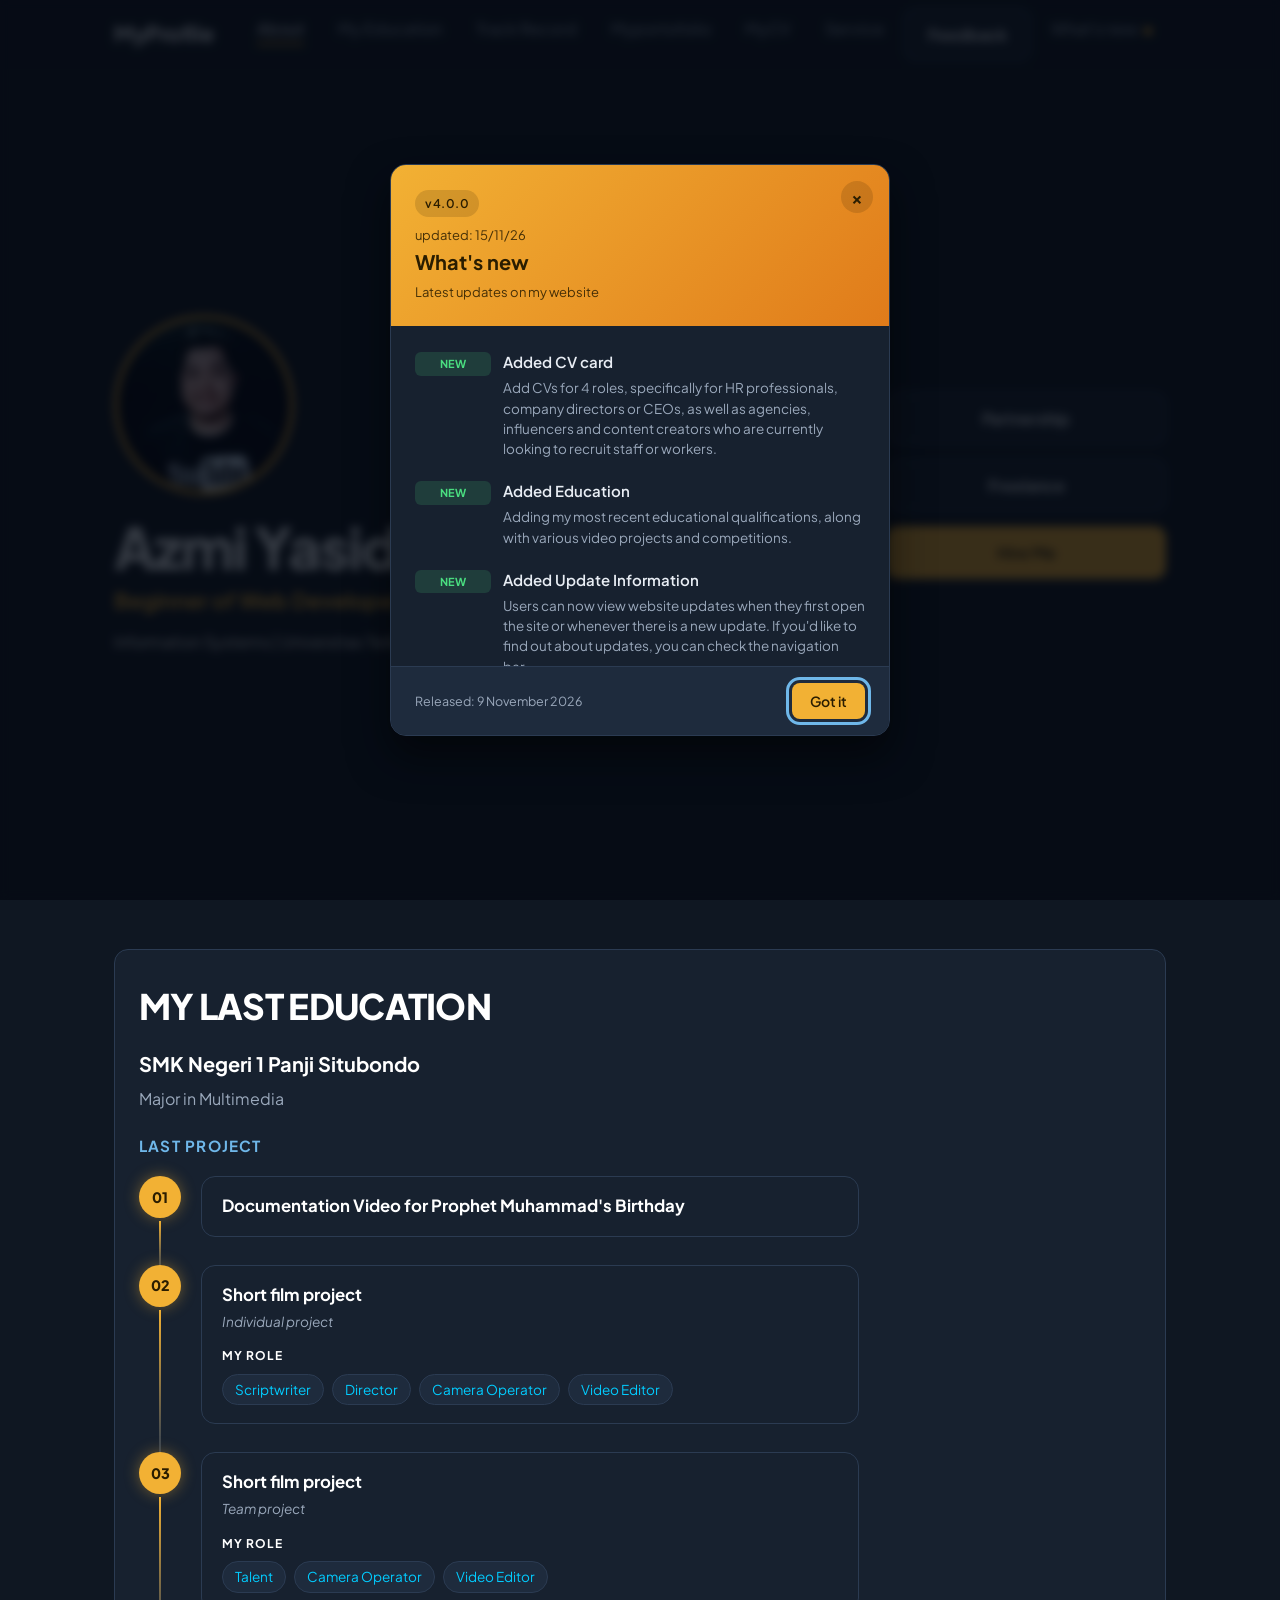
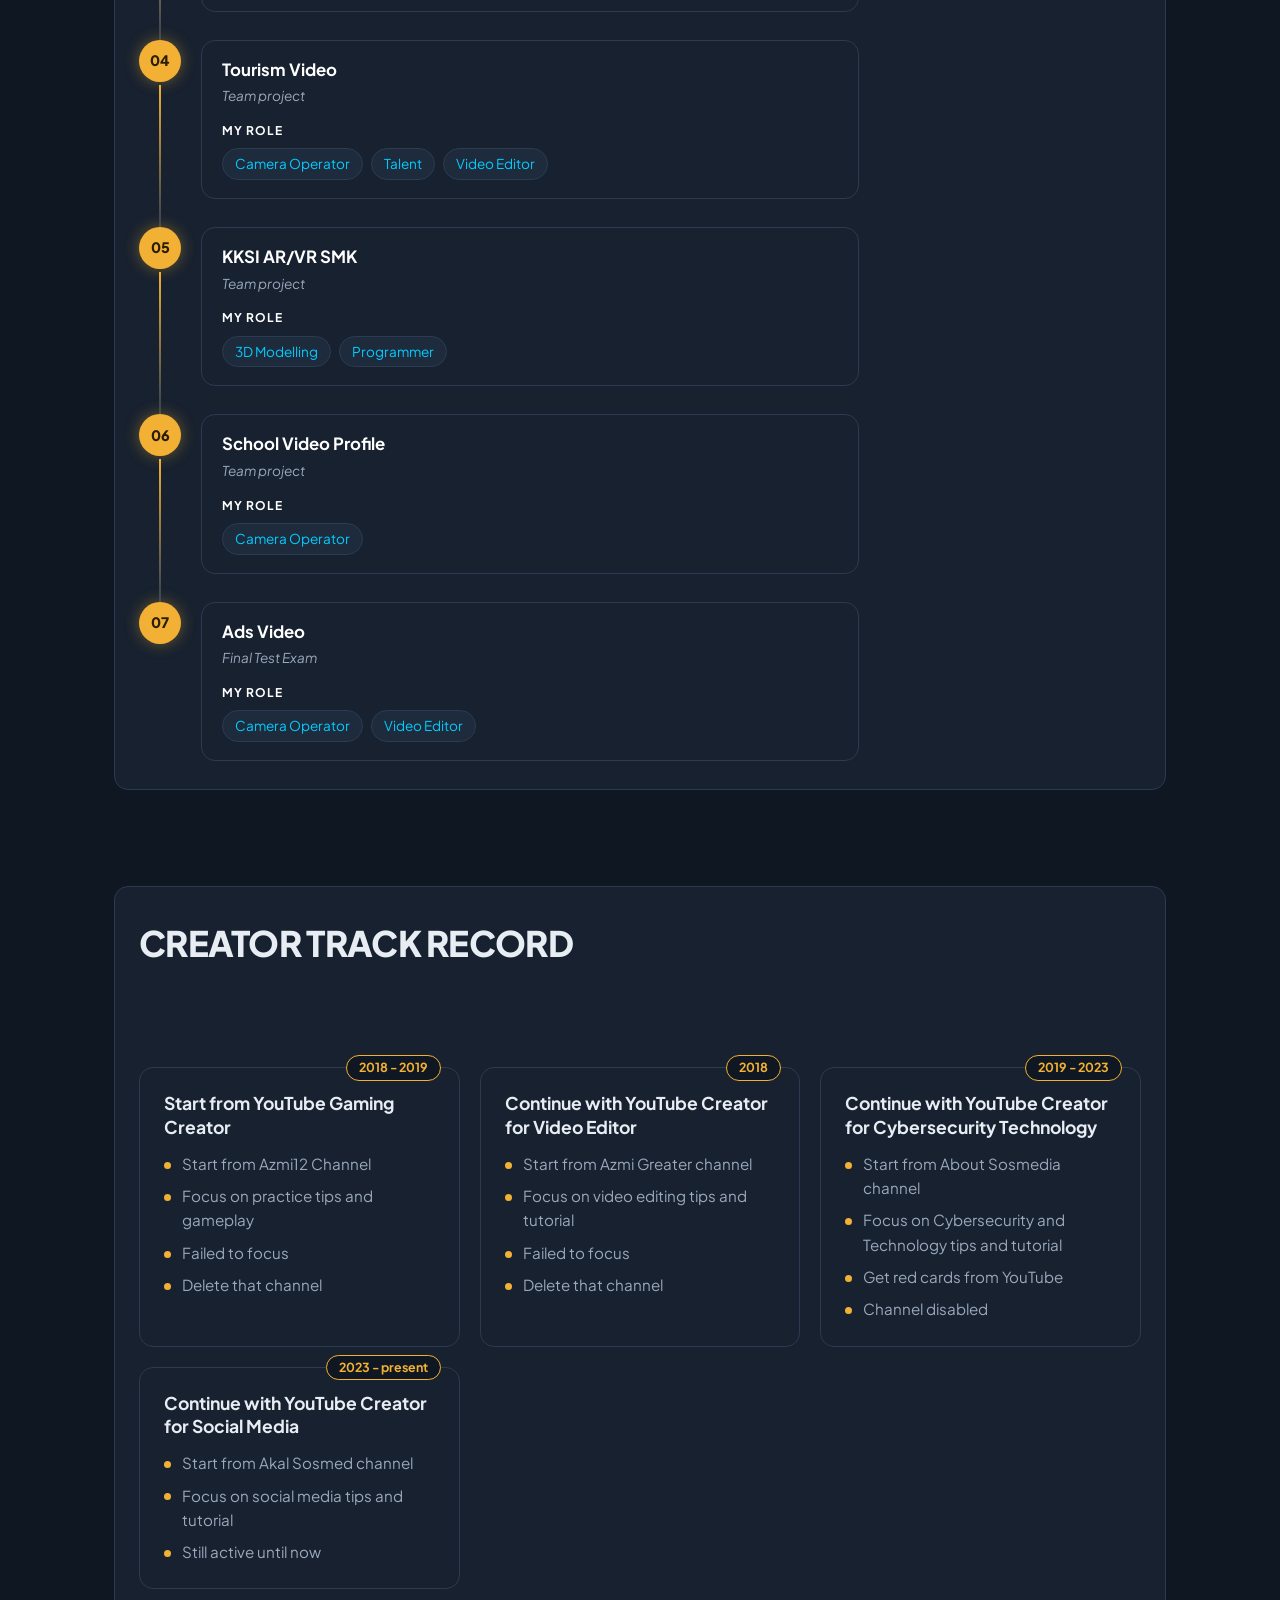
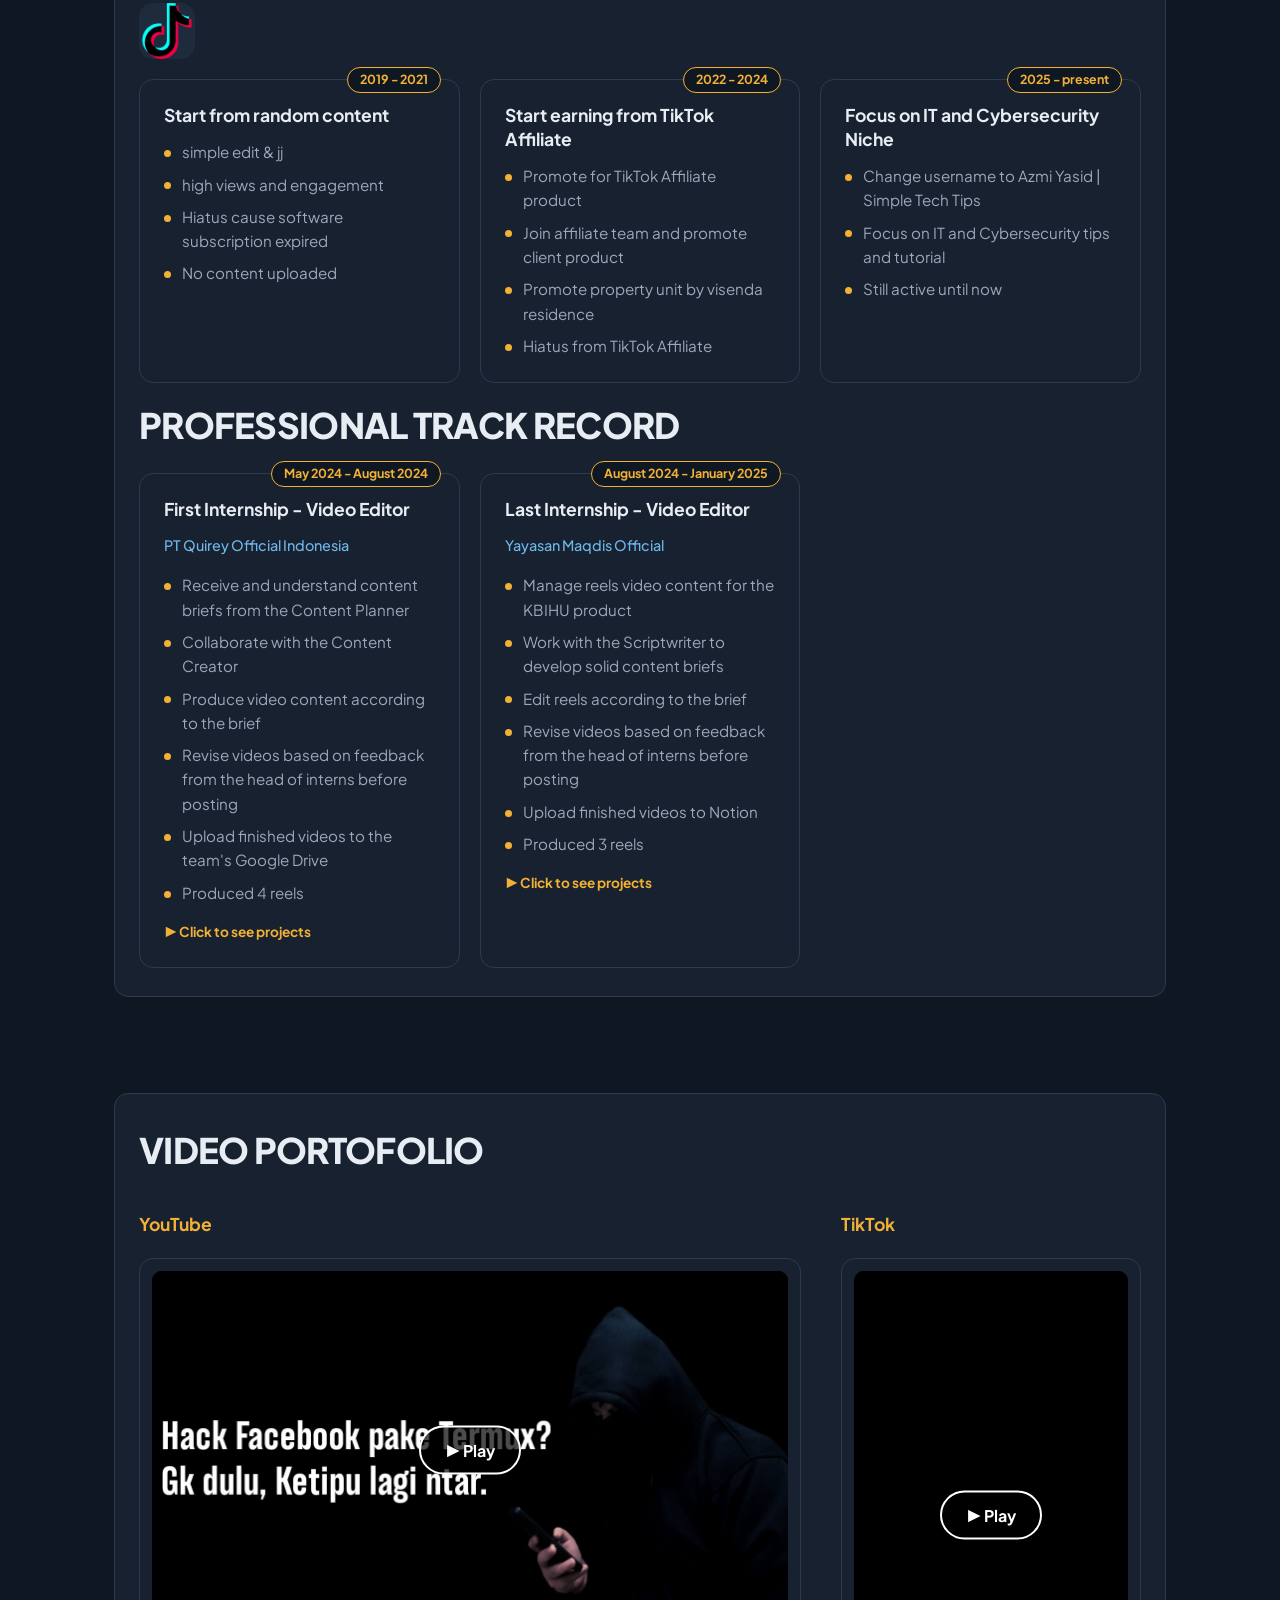
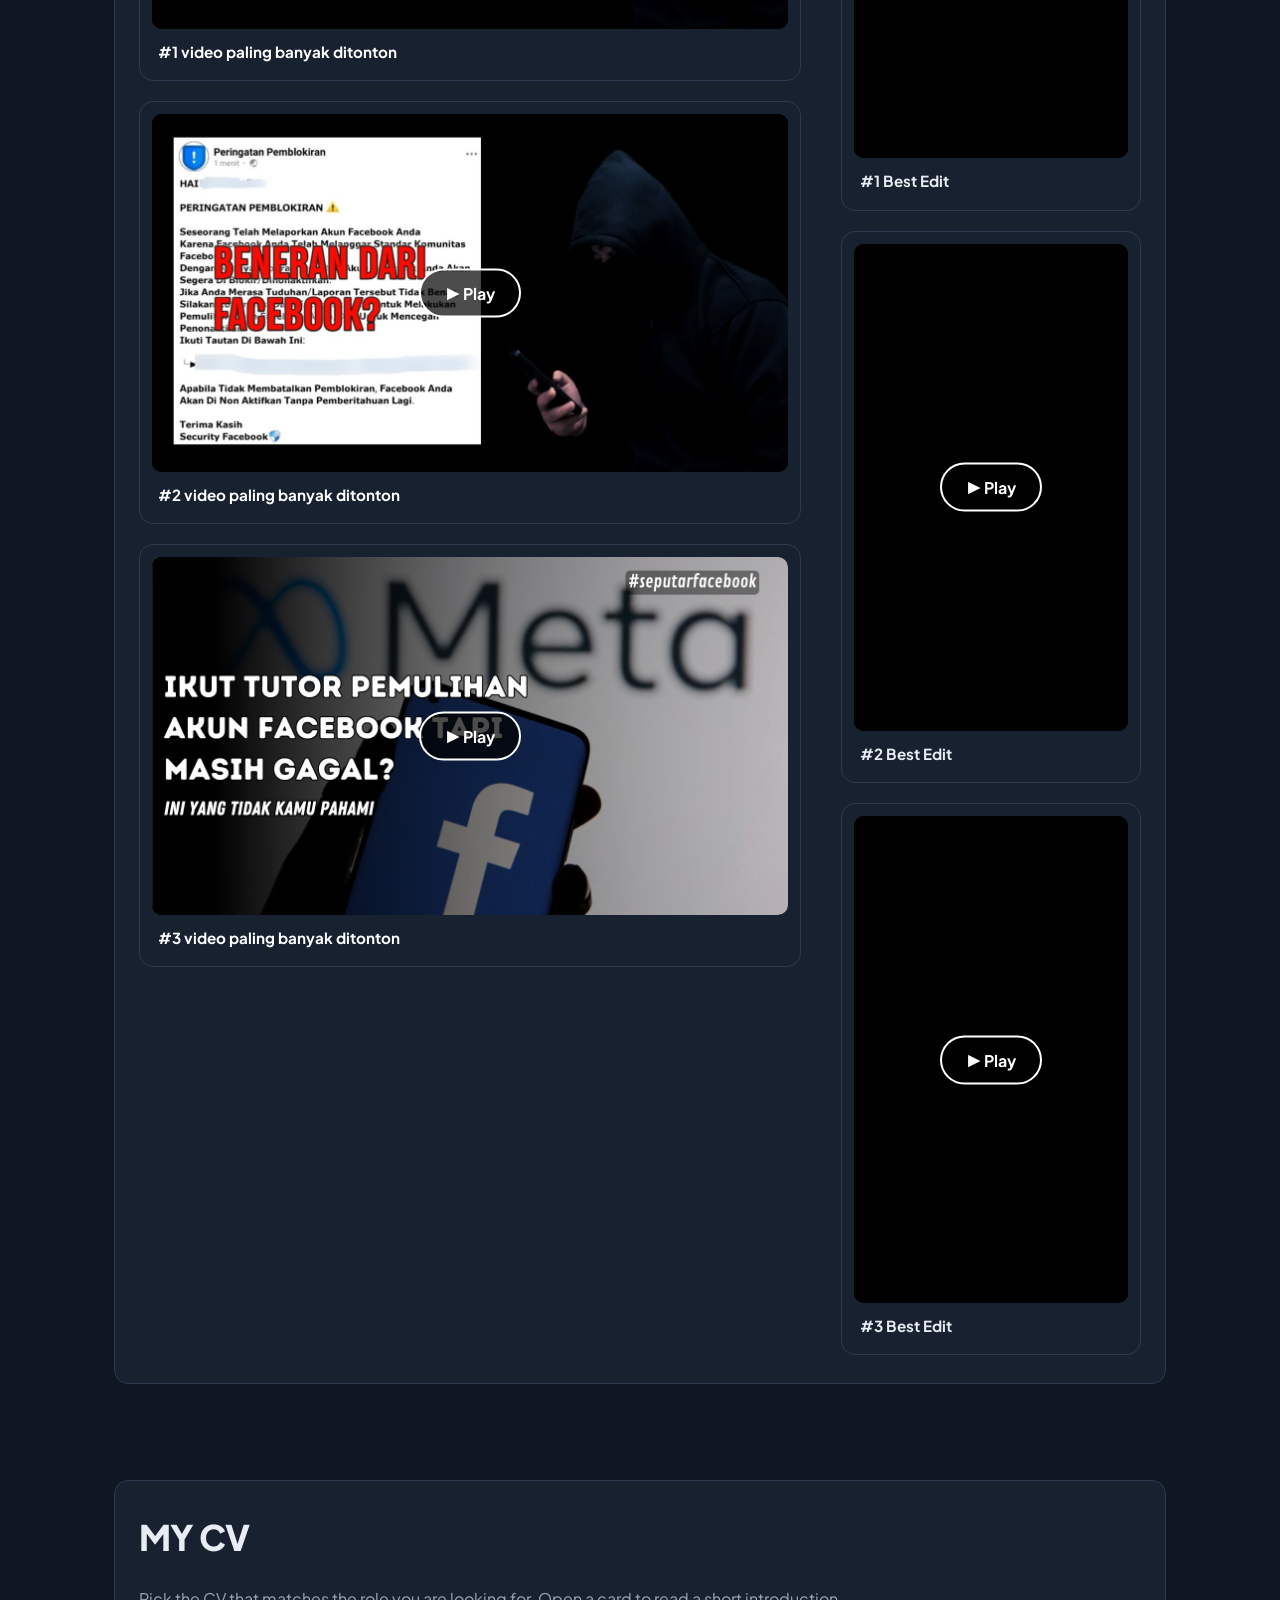
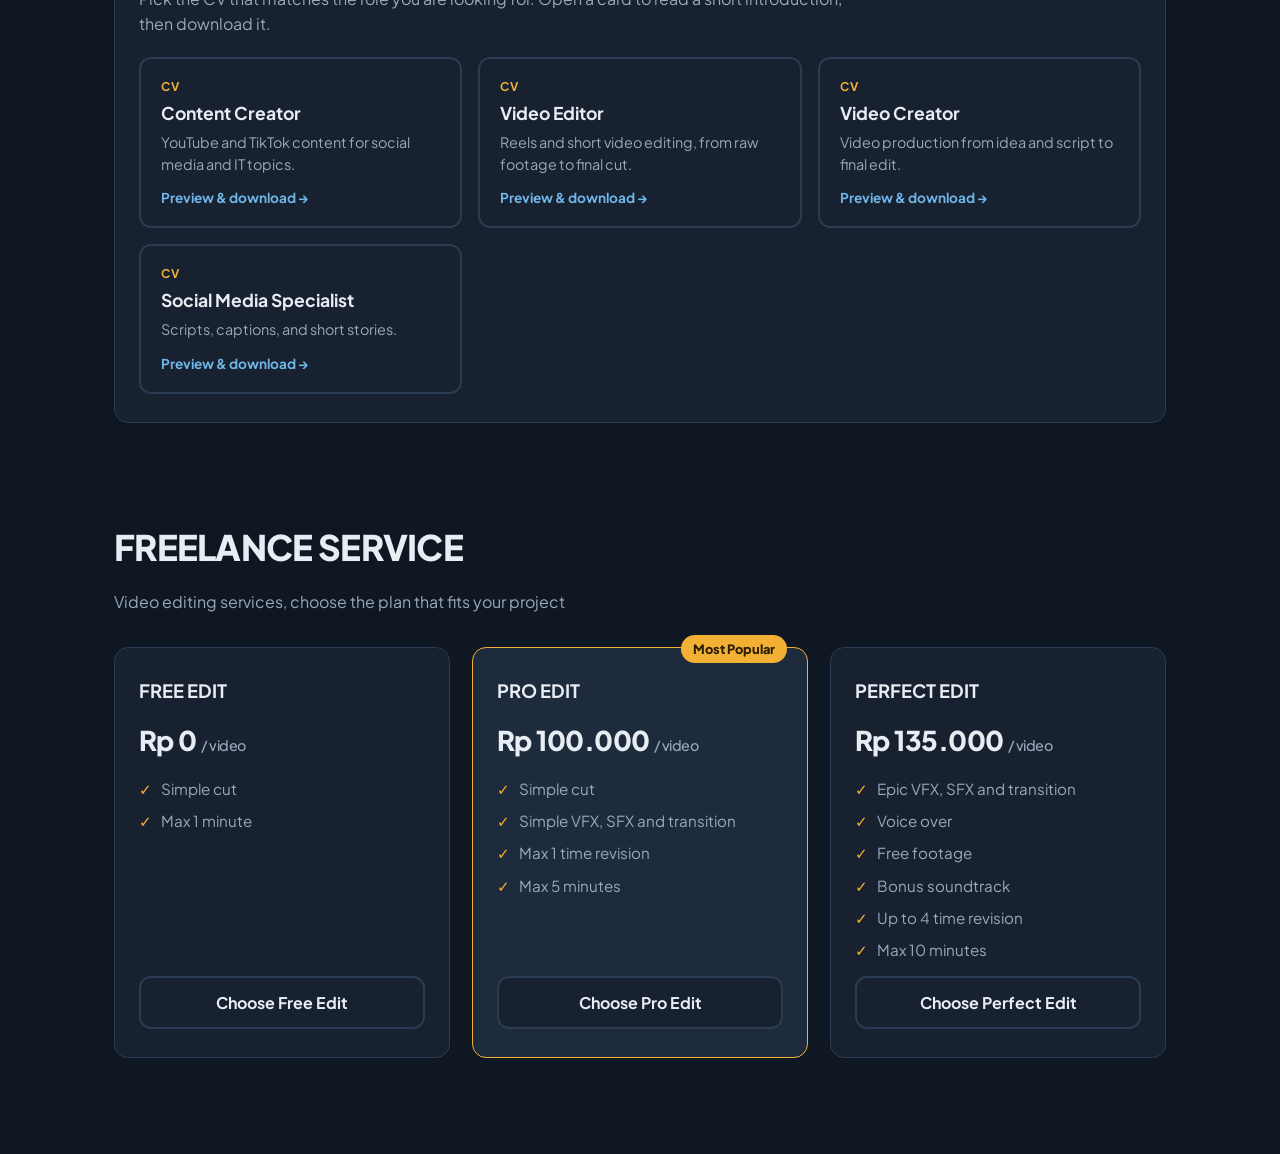
==== index.html @ 5fee1f92 "update page title and logo text for clarity" ====
<!DOCTYPE html>
<html lang="en">
    <head>
        <meta charset="UTF-8">
        <meta name="viewport" content="width=device-width, initial-scale=1.0">
        <title>AzmiYasid | Web Profile</title>
        <meta name="description" content="Azmi Yasid Alfarisi's personal website, showcasing his education, track record, portfolio, and freelance services.">
        <link rel="preconnect" href="https://fonts.googleapis.com">
        <link rel="preconnect" href="https://fonts.gstatic.com" crossorigin>
        <link href="https://fonts.googleapis.com/css2?family=Plus+Jakarta+Sans:wght@400;500;700;800&display=swap" rel="stylesheet">
        <link rel="icon" type="image" href="picture/LOGO AY.jpg">
        <link rel="stylesheet" href="mystyleweb.css">
        <script src="webbrain.js" defer></script>
        <link rel="stylesheet" href="gdrivepreview/videopreview.css">
        <script src="gdrivepreview/videopreview.js" defer></script>
        <link rel="stylesheet" href="changelog.css">
        <script src="changelog.js" defer></script>
        <link rel="stylesheet" href="cvdownload.css">
        <script src="cvdownload.js" defer></script>
    </head>
    <body>
        <header>
            <nav class="navigation">
                <div class="logo">
                    <h1>MyProfile</h1>
                </div>
                <button class="nav-toggle" type="button" aria-label="Open menu" aria-expanded="false" aria-controls="nav-links">
                    <span class="nav-toggle__bar"></span>
                    <span class="nav-toggle__bar"></span>
                    <span class="nav-toggle__bar"></span>
                </button>
                <ul class="nav-links" id="nav-links">
                    <li><a href="#about" data-target="about">About</a></li>
                    <li><a href="#myeducation" data-target="myeducation">My Education</a></li>
                    <li><a href="#trackrecord" data-target="trackrecord">Track Record</a></li>
                    <li><a href="#portofolio" data-target="portofolio">Myportofolio</a></li>
                    <li><a href="#cv-section" data-target="cv">MyCV</a></li>
                    <li><a href="#service" data-target="service">Service</a></li>
                    <li><button class="feedback" data-href="mytombol/feedback.html">Feedback</button></li>
                    <li><a href="changelogModal" id="openChangelogBtn" type="button">What's new<span class="unread-dot" id="unreadDot"></span></a></li>
                </ul>
            </nav>
        </header>
        <main>
            <div class="modal-overlay" id="changelogModal" data-version="v4.0.0" role="dialog" aria-modal="true" aria-labelledby="changelogTitle">
                <div class="modal-card">
                    <div class="modal-header">
                        <span class="version-pill">v4.0.0</span>
                        <p>updated: 15/11/26</p>
                        <h2 id="changelogTitle">What's new</h2>
                        <p>Latest updates on my website</p>
                        <button class="close-btn" id="closeModalIcon" type="button" aria-label="Close">&times;</button>
                    </div>
                    <div class="modal-body">
                        <div class="changelog-item">
                            <span class="badge badge-new">New</span>
                            <div class="item-content">
                                <h3>Added CV card</h3>
                                <p>Add CVs for 4 roles, specifically for HR professionals, company directors or CEOs, as well as agencies, influencers and content creators who are currently looking to recruit staff or workers.</p>
                            </div>
                        </div>
                        <div class="changelog-item">
                            <span class="badge badge-new">New</span>
                            <div class="item-content">
                                <h3>Added Education</h3>
                                <p>Adding my most recent educational qualifications, along with various video projects and competitions.</p>
                            </div>
                        </div>
                        <div class="changelog-item">
                            <span class="badge badge-new">New</span>
                            <div class="item-content">
                                <h3>Added Update Information</h3>
                                <p>Users can now view website updates when they first open the site or whenever there is a new update. If you'd like to find out about updates, you can check the navigation bar.</p>
                            </div>
                        </div>
                        <div class="changelog-item">
                            <span class="badge badge-new">New</span>
                            <div class="item-content">
                                <h3>Added Feedback Button</h3>
                                <p>If you have any suggestions, opinions, feedback or criticism, you can click the FEEDBACK button.</p>
                            </div>
                        </div>
                        <div class="changelog-item">
                            <span class="badge badge-fix">Fixed</span>
                            <div class="item-content">
                                <h3>Fixed Play Button</h3>
                                <p>On mobile, the Play button will now disappear when tapped.</p>
                            </div>
                        </div>
                        <div class="changelog-item">
                            <span class="badge badge-fix">Fixed</span>
                            <div class="item-content">
                                <h3>Fixed Feedback Button</h3>
                                <p>The feedback button now works correctly and opens the feedback form.</p>
                            </div>
                        </div>
                    </div>
                    <div class="modal-footer">
                        <span class="release-date">Released: 9 November 2026</span>
                        <button class="action-btn" id="confirmReadBtn" type="button">Got it</button>
                    </div>
                </div>
            </div>
            <div class="container" id="about">
                <section class="mytombol">
                    <button class="partnership" data-href="mytombol/partnership.html">Partnership</button>
                    <button class="freelance" data-href="mytombol/freelance.html">Freelance</button>
                    <button class="hirebutton" data-href="mytombol/hirebutton.html">Hire Me</button>
                </section>
                <section class="short-detail">
                    <img src="picture/profilepict.jpg" alt="mypict" class="profile-image">
                    <span class="name">Azmi Yasid Alfarisi</span>
                    <span class="profession">Beginner of Web Developer</span>
                    <span class="education">Information Systems | Universitas Terbuka</span>
                </section>
            </div>
            <div class="education" id="myeducation">
                <h1>MY LAST EDUCATION</h1>
                <section class="mysmk">
                    <h2>SMK Negeri 1 Panji Situbondo</h2>
                    <p>Major in Multimedia</p>
                    <h3>Last Project</h3>
                    <ul class="project-listed">
                        <li class="project-item">
                            <div class="project-card">
                                <h4>Documentation Video for Prophet Muhammad's Birthday</h4>
                            </div>
                        </li>
                        <li class="project-item">
                            <div class="project-card">
                                <h4>Short film project</h4>
                                <p class="project-type">Individual project</p>
                                <p class="role-label">My role</p>
                                <ul class="role-listed">
                                    <li>Scriptwriter</li>
                                    <li>Director</li>
                                    <li>Camera Operator</li>
                                    <li>Video Editor</li>
                                </ul>
                            </div>
                        </li>
                        <li class="project-item">
                            <div class="project-card">
                                <h4>Short film project</h4>
                                <p class="project-type">Team project</p>
                                <p class="role-label">My role</p>
                                <ul class="role-listed">
                                    <li>Talent</li>
                                    <li>Camera Operator</li>
                                    <li>Video Editor</li>
                                </ul>
                            </div>
                        </li>
                        <li class="project-item">
                            <div class="project-card">
                                <h4>Tourism Video</h4>
                                <p class="project-type">Team project</p>
                                <p class="role-label">My role</p>
                                <ul class="role-listed">
                                    <li>Camera Operator</li>
                                    <li>Talent</li>
                                    <li>Video Editor</li>
                                </ul>
                            </div>
                        </li>
                        <li class="project-item">
                            <div class="project-card">
                                <h4>KKSI AR/VR SMK</h4>
                                <p class="project-type">Team project</p>
                                <p class="role-label">My role</p>
                                <ul class="role-listed">
                                    <li>3D Modelling</li>
                                    <li>Programmer</li>
                                </ul>
                            </div>
                        </li>
                        <li class="project-item">
                            <div class="project-card">
                                <h4>School Video Profile</h4>
                                <p class="project-type">Team project</p>
                                <p class="role-label">My role</p>
                                <ul class="role-listed">
                                    <li>Camera Operator</li>
                                </ul>
                            </div>
                        </li>
                        <li class="project-item">
                            <div class="project-card">
                                <h4>Ads Video</h4>
                                <p class="project-type">Final Test Exam</p>
                                <p class="role-label">My role</p>
                                <ul class="role-listed">
                                    <li>Camera Operator</li>
                                    <li>Video Editor</li>
                                </ul>
                            </div>
                        </li>
                    </ul>
                </section>
            </div>
            <div class="creator-trackrecord" id="trackrecord">
                <section class="yt-acv">
                    <h1>CREATOR TRACK RECORD</h1>
                    <img src="picture/Youtube_logo.png" alt="yt-logo" class="yt-image">
                    <div class="yt-gaming" data-period="2018 - 2019">
                        <ul class="start-journey">
                            <h2>Start from YouTube Gaming Creator</h2>
                            <li>Start from Azmi12 Channel</li>
                            <li>Focus on practice tips and gameplay</li>
                            <li>Failed to focus</li>
                            <li>Delete that channel</li>
                        </ul>
                    </div>
                    <div class="yt-editorvid" data-period="2018">
                        <ul class="early-youtuber">
                            <h2>Continue with YouTube Creator for Video Editor</h2>
                            <li>Start from Azmi Greater channel</li>
                            <li>Focus on video editing tips and tutorial</li>
                            <li>Failed to focus</li>
                            <li>Delete that channel</li>
                        </ul>
                    </div>
                    <div class="yt-techtipsvid" data-period="2019 - 2023">
                        <ul class="middle-youtuber">
                            <h2>Continue with YouTube Creator for Cybersecurity Technology</h2>
                            <li>Start from About Sosmedia channel</li>
                            <li>Focus on Cybersecurity and Technology tips and tutorial</li>
                            <li>Get red cards from YouTube</li>
                            <li>Channel disabled</li>
                        </ul>
                    </div>
                    <div class="yt-akalsosmed" data-period="2023 - present">
                        <ul class="current-youtuber">
                            <h2>Continue with YouTube Creator for Social Media</h2>
                            <li>Start from Akal Sosmed channel</li>
                            <li>Focus on social media tips and tutorial</li>
                            <li>Still active until now</li>
                        </ul>
                    </div>
                </section>
                <section class="tiktok-acv">
                    <img src="picture/tik-tok.png" alt="tiktok-logo" class="tiktok-image">
                    <div class="tiktok-random" data-period="2019 - 2021">
                        <ul class="start-tiktoker">
                            <h2>Start from random content</h2>
                            <li>simple edit & jj</li>
                            <li>high views and engagement</li>
                            <li>Hiatus cause software subscription expired</li>
                            <li>No content uploaded</li>
                        </ul>
                    </div>
                    <div class="tiktok-affiliate" data-period="2022 - 2024">
                        <ul class="middle-tiktoker">
                            <h2>Start earning from TikTok Affiliate</h2>
                            <li>Promote for TikTok Affiliate product</li>
                            <li>Join affiliate team and promote client product</li>
                            <li>Promote property unit by visenda residence</li>
                            <li>Hiatus from TikTok Affiliate</li>
                        </ul>
                    </div>
                    <div class="tiktok-simpletech" data-period="2025 - present">
                        <ul class="current-tiktoker">
                            <h2>Focus on IT and Cybersecurity Niche</h2>
                            <li>Change username to Azmi Yasid | Simple Tech Tips</li>
                            <li>Focus on IT and Cybersecurity tips and tutorial</li>
                            <li>Still active until now</li>
                        </ul>
                    </div>
                </section>
                <section class="professional-acv">
                    <h1>PROFESSIONAL TRACK RECORD</h1>
                    <div class="first-unpaidinternship" data-period="May 2024 - August 2024" data-folder="1u7VaJGN9471Hv_wA1Vl5Iob82or119z6" data-videos="1zrrKlzmyTpjv8fbxE2ayQE8-iuYBgW-1,1v4o2PTHlCvICpohQouX8nLCmDhbmLZOl,1NEZ-mrEDCZjYNpmTAMLSOANmljg0Xeqc,1p601uygaH7ExNgOkxR8j3xw2dOUl5_EK">
                        <ul class="first-internship">
                            <h2>First Internship - Video Editor</h2>
                            <h3>PT Quirey Official Indonesia</h3>
                            <li>Receive and understand content briefs from the Content Planner</li>
                            <li>Collaborate with the Content Creator</li>
                            <li>Produce video content according to the brief</li>
                            <li>Revise videos based on feedback from the head of interns before posting</li>
                            <li>Upload finished videos to the team's Google Drive</li>
                            <li>Produced 4 reels</li>
                        </ul>
                        <p class="preview-hint">&#9654; Click to see projects</p>
                    </div>
                    <div class="last-unpaidinternship" data-period="August 2024 - January 2025" data-folder="1tKH7g5gWe0MoIgn4kYwUFGTPzj1cWU3H" data-videos="1bAOp_0EFghfPZK80NB59Hj7UeEC6MfRM,1Fv2NRNjitpXiC1xZN_fNqk7AeW3R2r6K,1XtcDYLWCR4y-ZM0CNd_jVnrafrsxqvld">
                        <ul class="last-internship">
                            <h2>Last Internship - Video Editor</h2>
                            <h3>Yayasan Maqdis Official</h3>
                            <li>Manage reels video content for the KBIHU product</li>
                            <li>Work with the Scriptwriter to develop solid content briefs</li>
                            <li>Edit reels according to the brief</li>
                            <li>Revise videos based on feedback from the head of interns before posting</li>
                            <li>Upload finished videos to Notion</li>
                            <li>Produced 3 reels</li>
                        </ul>
                        <p class="preview-hint">&#9654; Click to see projects</p>
                    </div>
                </section>
            </div>
            <div class="portofolio" id="portofolioku">
                <h1>VIDEO PORTOFOLIO</h1>
                <section class="youtube-video">
                    <h2 class="video-platform">YouTube</h2>
                    <div class="video-grid">
                        <figure class="video-card">
                            <div class="video-frame">
                                <video src="video/viralvid1.mp4" muted playsinline preload="metadata" poster="picture/thumbnail1.jpg"></video>
                                <button class="play-button" type="button">▶ Play</button>
                            </div>
                            <figcaption>
                                <a class="card-link" href="https://youtu.be/zciuMEdRSXI" target="_blank">#1 video paling banyak ditonton</a>
                            </figcaption>
                        </figure>
                    </div>
                    <div class="video-grid">
                        <figure class="video-card">
                            <div class="video-frame">
                                <video src="video/viralvid2.mp4" muted playsinline preload="metadata" poster="picture/thumbnail2.jpg"></video>
                                <button class="play-button" type="button">▶ Play</button>
                            </div>
                            <figcaption>
                                <a class="card-link" href="https://youtu.be/oiKjA-NAYP4" target="_blank">#2 video paling banyak ditonton</a>
                            </figcaption>
                        </figure>
                    </div>
                    <div class="video-grid">
                        <figure class="video-card">
                            <div class="video-frame">
                                <video src="video/viralvid4.mp4" muted playsinline preload="metadata" poster="picture/thumbnail3.jpg"></video>
                                <button class="play-button" type="button">▶ Play</button>
                            </div>
                            <figcaption><a class="card-link" href="https://youtu.be/XkTHN9Ft-fM" target="_blank">#3 video paling banyak ditonton</a></figcaption>
                        </figure>
                    </div>
                </section>
                <section class="tiktok-video">
                    <h2 class="video-platform">TikTok</h2>
                    <div class="video-grid video-grid--vertical">
                        <figure class="video-card">
                            <div class="video-frame video-frame--vertical">
                                <video src="video/best-edit1.mp4" preload="metadata" playsinline></video>
                                <button class="play-button" type="button">▶ Play</button>
                            </div>
                            <figcaption>#1 Best Edit</figcaption>
                        </figure>
                    </div>
                    <div class="video-grid video-grid--vertical">
                        <figure class="video-card">
                            <div class="video-frame video-frame--vertical">
                                <video src="video/best-edit2.mp4" preload="metadata" playsinline></video>
                                <button class="play-button" type="button">▶ Play</button>
                            </div>
                            <figcaption>#2 Best Edit</figcaption>
                        </figure>
                    </div>
                    <div class="video-grid video-grid--vertical">
                        <figure class="video-card">
                            <div class="video-frame video-frame--vertical">
                                <video src="video/best-edit3.mp4" preload="metadata" playsinline></video>
                                <button class="play-button" type="button">▶ Play</button>
                            </div>
                            <figcaption>#3 Best Edit</figcaption>
                        </figure>
                    </div>
                </section>
            </div>
            <div class="cv-section" id="cv">
                <h1>MY CV</h1>
                <p class="cv-subtitle">Pick the CV that matches the role you are looking for. Open a card to read a short introduction, then download it.</p>
                <div class="cv-list">
                    <button class="cv-card" type="button" data-cv-title="Content Creator" data-cv-file="CVdocuments/Azmi Yasid Alfarisi_Content Creator.pdf" data-cv-intro="I run my own YouTube and TikTok channels, where I share social media and IT tips. This CV shows how I create and publish content for those channels.">
                        <span class="cv-card__label">CV</span>
                        <span class="cv-card__title">Content Creator</span>
                        <span class="cv-card__desc">YouTube and TikTok content for social media and IT topics.</span>
                        <span class="cv-card__cta">Preview &amp; download &rarr;</span>
                    </button>
                    <button class="cv-card" type="button" data-cv-title="Video Editor" data-cv-file="CVdocuments/Azmi Yasid Alfarisi_Video Editor.pdf" data-cv-intro="I have edited reels and short videos during two internships and for my own channels. This CV focuses on my editing experience and the projects I have handled.">
                        <span class="cv-card__label">CV</span>
                        <span class="cv-card__title">Video Editor</span>
                        <span class="cv-card__desc">Reels and short video editing, from raw footage to final cut.</span>
                        <span class="cv-card__cta">Preview &amp; download &rarr;</span>
                    </button>
                    <button class="cv-card" type="button" data-cv-title="Video Creator" data-cv-file="CVdocuments/Azmi Yasid Alfarisi_Content Creator & Video Editor.pdf" data-cv-intro="I make videos from start to finish. In school I handled short film projects as scriptwriter, director, camera operator, and video editor. This CV is for roles that need one person to cover several parts of video production.">
                        <span class="cv-card__label">CV</span>
                        <span class="cv-card__title">Video Creator</span>
                        <span class="cv-card__desc">Video production from idea and script to final edit.</span>
                        <span class="cv-card__cta">Preview &amp; download &rarr;</span>
                    </button>
                    <button class="cv-card" type="button" data-cv-title="Social Media Specialist" data-cv-file="CVdocuments/Azmi Yasid Alfarisi_Social Media Specialist.pdf" data-cv-intro="I specialize in creating engaging social media content and managing online presence. This CV is for roles that require expertise in social media strategy and content creation.">
                        <span class="cv-card__label">CV</span>
                        <span class="cv-card__title">Social Media Specialist</span>
                        <span class="cv-card__desc">Scripts, captions, and short stories.</span>
                        <span class="cv-card__cta">Preview &amp; download &rarr;</span>
                    </button>
                </div>
            </div>
            <div class="service-forfreelance" id="service">
                <section class="freelance-service">
                    <h1>FREELANCE SERVICE</h1>
                    <p class="service-subtitle">Video editing services, choose the plan that fits your project</p>
                    <div class="plan-list">
                        <div class="plan-card plan-free">
                            <h2 class="plan-name">FREE EDIT</h2>
                            <p class="plan-price">Rp 0 <span class="plan-period">/ video</span></p>
                            <ul class="plan-features">
                                <li>Simple cut</li>
                                <li>Max 1 minute</li>
                            </ul>
                            <button class="plan-button" type="button" data-href="mytombol/freelance.html?paket=free">Choose Free Edit</button>
                        </div>
                        <div class="plan-card plan-pro">
                            <span class="plan-badge">Most Popular</span>
                            <h2 class="plan-name">PRO EDIT</h2>
                            <p class="plan-price">Rp 100.000 <span class="plan-period">/ video</span></p>
                            <ul class="plan-features">
                                <li>Simple cut</li>
                                <li>Simple VFX, SFX and transition</li>
                                <li>Max 1 time revision</li>
                                <li>Max 5 minutes</li>
                            </ul>
                            <button class="plan-button" type="button" data-href="mytombol/freelance.html?paket=pro">Choose Pro Edit</button>
                        </div>
                        <div class="plan-card plan-perfect">
                            <h2 class="plan-name">PERFECT EDIT</h2>
                            <p class="plan-price">Rp 135.000 <span class="plan-period">/ video</span></p>
                            <ul class="plan-features">
                                <li>Epic VFX, SFX and transition</li>
                                <li>Voice over</li>
                                <li>Free footage</li>
                                <li>Bonus soundtrack</li>
                                <li>Up to 4 time revision</li>
                                <li>Max 10 minutes</li>
                            </ul>
                            <button class="plan-button" type="button" data-href="mytombol/freelance.html?paket=perfect">Choose Perfect Edit</button>
                        </div>
                    </div>
                </section>
            </div>
        </main>
    </body>
</html>
---- mystyleweb.css ----
:root {
    --bg: #0f1722;
    --surface: #17212f;
    --surface-2: #1e2b3d;
    --line: #2b3b52;
    --text: #e8edf4;
    --muted: #9aa8bb;
    --accent: #f2b134;
    --accent-ink: #2a1d00;
    --sky: #6fb7e9;
    --nav-h: 68px;
    --radius: 14px;
}

* { box-sizing: border-box; margin: 0; padding: 0; }

html {
    scroll-padding-top: calc(var(--nav-h) + 16px);
    overflow-x: clip;
}

body {
    font-family: "Plus Jakarta Sans", system-ui, -apple-system, "Segoe UI", sans-serif;
    background: var(--bg);
    color: var(--text);
    line-height: 1.6;
    overflow-x: clip;
}

main {
    max-width: 1100px;
    margin: 0 auto;
    padding: 48px 24px 96px;
    display: flex;
    flex-direction: column;
    gap: 96px;
}

a:focus-visible,
button:focus-visible {
    outline: 3px solid var(--sky);
    outline-offset: 3px;
}

header {
    position: sticky;
    top: 0;
    z-index: 100;
    background: rgba(15, 23, 34, 0.82);
    backdrop-filter: blur(10px);
    -webkit-backdrop-filter: blur(10px);
    border-bottom: 1px solid transparent;
    transition: border-color 0.3s, box-shadow 0.3s;
}

header.scrolled {
    border-bottom-color: var(--line);
    box-shadow: 0 8px 24px rgba(0, 0, 0, 0.25);
}

.navigation {
    max-width: 1100px;
    height: var(--nav-h);
    margin: 0 auto;
    padding: 0 24px;
    display: flex;
    align-items: center;
    justify-content: space-between;
}

.logo h1 {
    font-size: 1.35rem;
    font-weight: 800;
    letter-spacing: -0.02em;
}

.nav-links {
    display: flex;
    gap: 6px;
    list-style: none;
}

.nav-links a {
    position: relative;
    display: block;
    padding: 8px 14px;
    color: var(--muted);
    text-decoration: none;
    font-weight: 500;
    border-radius: 8px;
    transition: color 0.25s, background 0.25s, transform 0.2s;
}

.nav-links a::after {
    content: "";
    position: absolute;
    left: 14px;
    right: 14px;
    bottom: 4px;
    height: 2px;
    background: var(--accent);
    transform: scaleX(0);
    transform-origin: left;
    transition: transform 0.3s ease;
}

.nav-links a:hover {
    color: var(--text);
    background: var(--surface);
}

.nav-links a:hover::after,
.nav-links a.active::after {
    transform: scaleX(1);
}

.nav-links a.active { color: var(--text); }
.nav-links a:active { transform: scale(0.94); }

.container {
    display: flex;
    flex-direction: row-reverse;
    align-items: center;
    justify-content: space-between;
    gap: 40px;
    min-height: calc(100vh - var(--nav-h) - 96px);
}

.short-detail {
    flex: 1;
    display: flex;
    flex-direction: column;
    align-items: flex-start;
    gap: 6px;
}

.profile-image {
    width: 180px;
    height: 180px;
    object-fit: cover;
    border-radius: 50%;
    background: var(--surface-2);
    border: 4px solid var(--accent);
    margin-bottom: 14px;
}

.name {
    font-size: clamp(2.2rem, 5vw, 3.6rem);
    font-weight: 800;
    letter-spacing: -0.03em;
    line-height: 1.1;
}

.profession {
    display: block;
    min-height: 1.8em;
    font-size: 1.35rem;
    font-weight: 700;
    color: var(--accent);
}

.profession::after {
    content: "";
    display: inline-block;
    width: 2px;
    height: 1.1em;
    margin-left: 4px;
    vertical-align: text-bottom;
    background: var(--accent);
    animation: blink 0.8s steps(1) infinite;
}

.education {
    color: var(--muted);
    font-size: 1rem;
}

.mytombol {
    flex: 0 0 280px;
    display: flex;
    flex-direction: column;
    gap: 14px;
}

button {
    position: relative;
    overflow: hidden;
    font-family: inherit;
    font-size: 1rem;
    font-weight: 700;
    padding: 14px 22px;
    border-radius: 12px;
    border: 2px solid var(--line);
    background: var(--surface);
    color: var(--text);
    cursor: pointer;
    transition: transform 0.2s ease, box-shadow 0.25s ease,
                background 0.25s, border-color 0.25s, color 0.25s;
}

button:hover {
    transform: translateY(-4px);
    border-color: var(--accent);
    box-shadow: 0 10px 22px rgba(0, 0, 0, 0.35);
}

button:active {
    transform: translateY(0) scale(0.95);
    box-shadow: 0 2px 6px rgba(0, 0, 0, 0.3);
    transition-duration: 0.08s;
}

.hirebutton {
    background: var(--accent);
    border-color: var(--accent);
    color: var(--accent-ink);
}

.hirebutton:hover {
    background: #ffc455;
    box-shadow: 0 10px 26px rgba(242, 177, 52, 0.4);
}

.partnership:hover,
.freelance:hover {
    background: var(--surface-2);
}

.ripple {
    position: absolute;
    border-radius: 50%;
    background: rgba(255, 255, 255, 0.45);
    transform: scale(0);
    animation: ripple 0.6s ease-out forwards;
    pointer-events: none;
}

.education {
    display: flex;
    flex-direction: column;
    gap: 72px;
    color: hsl(0, 0%, 100%);
}

#myeducation {
    position: relative;
    display: flex;
    flex-direction: column;
    gap: 14px;
    padding: 28px 24px;
    background: var(--surface);
    border: 1px solid var(--line);
    border-radius: var(--radius);
}

.education h1 {
    font-size: clamp(1.6rem, 3.5vw, 2.2rem);
    font-weight: 800;
    letter-spacing: -0.02em;
}

.mysmk {
    display: flex;
    flex-direction: column;
    gap: 6px;
    max-width: 720px;
}

.mysmk h2 {
    font-size: 1.25rem;
    color: #ffffff;
}

.mysmk > p { color: var(--muted); }

.mysmk h3 {
    margin-top: 16px;
    font-size: 0.95rem;
    letter-spacing: 0.08em;
    text-transform: uppercase;
    color: var(--sky);
}

.project-listed {
    margin-top: 12px;
    list-style: none;
    counter-reset: project;
}

.project-item {
    position: relative;
    display: flex;
    gap: 20px;
    padding-bottom: 28px;
    counter-increment: project;
}

.project-item:last-child { padding-bottom: 0; }

.project-item::before {
    content: counter(project, decimal-leading-zero);
    z-index: 2;
    flex: none;
    display: flex;
    align-items: center;
    justify-content: center;
    width: 42px;
    height: 42px;
    background: var(--accent);
    border-radius: 50%;
    box-shadow: 0 0 15px rgba(242, 177, 52, 0.4);
    color: var(--accent-ink, #2a1d00);
    font-size: 0.9rem;
    font-weight: 800;
}

.project-item:not(:last-child)::after {
    content: "";
    position: absolute;
    top: 45px;
    bottom: -4px;
    left: 20px;
    width: 2px;
    background: linear-gradient(to bottom, var(--accent), var(--line));
}

.project-card {
    flex: 1;
    min-width: 0;
    padding: 18px 20px;
    background: var(--surface);
    border: 1px solid var(--line);
    border-radius: var(--radius);
    transition: border-color 0.3s, background 0.3s;
}

.project-card:hover {
    background: var(--surface-2);
    border-color: var(--accent);
}

.project-card h4 {
    font-size: 1.05rem;
    line-height: 1.35;
}

.project-type {
    margin-top: 4px;
    color: var(--muted);
    font-size: 0.85rem;
    font-style: italic;
}

.role-label {
    margin-top: 14px;
    color: hsl(0, 0%, 100%);
    font-size: 0.75rem;
    font-weight: 700;
    letter-spacing: 0.08em;
    text-transform: uppercase;
}

.role-listed {
    display: flex;
    color: rgb(2, 204, 255);
    flex-wrap: wrap;
    gap: 8px;
    margin-top: 8px;
    list-style: none;
}

.role-listed li {
    padding: 4px 12px;
    background: var(--surface-2);
    border: 1px solid var(--line);
    border-radius: 999px;
    font-size: 0.85rem;
}

.creator-trackrecord {
    display: flex;
    flex-direction: column;
    gap: 72px;
}

#trackrecord {
    position: relative;
    display: flex;
    flex-direction: column;
    gap: 14px;
    padding: 28px 24px;
    background: var(--surface);
    border: 1px solid var(--line);
    border-radius: var(--radius);
}

.yt-acv,
.tiktok-acv,
.professional-acv {
    display: grid;
    grid-template-columns: repeat(auto-fit, minmax(260px, 1fr));
    gap: 20px;
}

.yt-acv > h1,
.yt-acv > img,
.tiktok-acv > img,
.professional-acv > h1,
.freelance-service > h1 {
    grid-column: 1 / -1;
}

.creator-trackrecord h1,
.freelance-service h1 {
    font-size: clamp(1.6rem, 3.5vw, 2.2rem);
    font-weight: 800;
    letter-spacing: -0.02em;
}

.yt-image,
.tiktok-image {
    width: 56px;
    height: 56px;
    object-fit: cover;
    border-radius: 14px;
    background: var(--surface-2);
}

.yt-acv > div,
.tiktok-acv > div,
.professional-acv > div {
    background: var(--surface);
    border: 1px solid var(--line);
    border-radius: var(--radius);
    padding: 24px;
    transition: border-color 0.3s;
}

.yt-acv > div:hover,
.tiktok-acv > div:hover,
.professional-acv > div:hover {
    border-color: var(--accent);
}

.creator-trackrecord ul {
    list-style: none;
    display: flex;
    flex-direction: column;
    gap: 8px;
}

.creator-trackrecord h2 {
    font-size: 1.1rem;
    line-height: 1.35;
    margin-bottom: 4px;
}

.creator-trackrecord h3 {
    font-size: 0.9rem;
    font-weight: 500;
    color: var(--sky);
    margin-bottom: 8px;
}

.creator-trackrecord li {
    position: relative;
    padding-left: 18px;
    color: var(--muted);
    font-size: 0.95rem;
}

.creator-trackrecord li::before {
    content: "";
    position: absolute;
    left: 0;
    top: 0.65em;
    width: 7px;
    height: 7px;
    border-radius: 50%;
    background: var(--accent);
}

.freelance-service {
    display: flex;
    flex-direction: column;
    gap: 14px;
}

.service-subtitle {
    color: var(--muted);
    margin-bottom: 18px;
}

.plan-list {
    display: grid;
    grid-template-columns: repeat(auto-fit, minmax(250px, 1fr));
    gap: 22px;
    align-items: stretch;
}

.plan-card {
    position: relative;
    display: flex;
    flex-direction: column;
    gap: 14px;
    padding: 28px 24px;
    background: var(--surface);
    border: 1px solid var(--line);
    border-radius: var(--radius);
}

.plan-pro {
    border-color: var(--accent);
    background: var(--surface-2);
}

.plan-badge {
    position: absolute;
    top: -13px;
    right: 20px;
    padding: 4px 12px;
    background: var(--accent);
    color: var(--accent-ink);
    font-size: 0.8rem;
    font-weight: 800;
    border-radius: 999px;
}

.plan-name { font-size: 1.15rem; }

.plan-price {
    font-size: 1.7rem;
    font-weight: 800;
    letter-spacing: -0.02em;
}

.plan-period {
    font-size: 0.9rem;
    font-weight: 500;
    color: var(--muted);
}

.plan-features {
    list-style: none;
    display: flex;
    flex-direction: column;
    gap: 8px;
    flex: 1;
    color: var(--muted);
    font-size: 0.95rem;
}

.plan-features li {
    padding-left: 22px;
    position: relative;
}

.plan-features li::before {
    content: "\2713";
    position: absolute;
    left: 0;
    color: var(--accent);
    font-weight: 800;
}

.plan-button { width: 100%; }

.reveal {
    opacity: 0;
    transition: opacity 0.7s ease, transform 0.7s cubic-bezier(0.22, 1, 0.36, 1);
}

.reveal:not(:hover) { transition-delay: var(--d, 0s); }

.fx-fade        { }
.fx-slide-left  { transform: translateX(-70px); }
.fx-slide-right { transform: translateX(70px); }
.fx-slide-up    { transform: translateY(50px); }
.fx-pop         { transform: scale(0.6); transition-timing-function: cubic-bezier(0.34, 1.56, 0.64, 1); }

.reveal.is-visible {
    opacity: 1;
    transform: none;
}

.plan-card.is-visible:hover {
    transform: translateY(-8px);
    border-color: var(--accent);
}

@keyframes blink {
    50% { opacity: 0; }
}

@keyframes ripple {
    to { transform: scale(4); opacity: 0; }
}

.yt-acv > div,
.tiktok-acv > div,
.professional-acv > div {
    position: relative;
    background: var(--surface);
    border: 1px solid var(--line);
    border-radius: var(--radius);
    padding: 24px;
    transition: border-color 0.3s,
            opacity 0.9s ease,
            transform 0.9s cubic-bezier(0.22, 1, 0.36, 1);
}

.creator-trackrecord [data-period]::after {
    content: attr(data-period);
    position: absolute;
    top: -13px;
    right: 18px;
    padding: 3px 12px;
    background: var(--bg);
    border: 1px solid var(--accent);
    border-radius: 999px;
    color: var(--accent);
    font-size: 0.78rem;
    font-weight: 700;
    line-height: 1.4;
    white-space: nowrap;
}

@media (max-width: 800px) {
    .container {
        flex-direction: column-reverse;
        align-items: stretch;
        min-height: 0;
        gap: 32px;
    }

    .mytombol { flex-basis: auto; }

    .navigation { padding: 0 14px; }
    .logo h1 { font-size: 1.1rem; }
    .nav-links a { padding: 8px 9px; font-size: 0.9rem; }
    main { gap: 72px; padding-top: 32px; }
}

@media (prefers-reduced-motion: reduce) {
    * { animation: none !important; transition-duration: 0.01ms !important; }
    .reveal { opacity: 1; transform: none; }
}

.portofolio {
    display: flex;
    flex-wrap: wrap;
    align-items: flex-start;
    gap: 32px 40px;
}

#portofolioku {
    position: relative;
    display: flex;
    flex-direction: row;
    padding: 28px 24px;
    background: var(--surface);
    border: 1px solid var(--line);
    border-radius: var(--radius);
}

.portofolio > h1 { flex: 0 0 100%; }

.youtube-video { flex: 1 1 480px; min-width: 0; }
.tiktok-video  { flex: 0 1 300px; min-width: 0; }

.portofolio section {
    display: flex;
    flex-direction: column;
    gap: 20px;
}

.portofolio h1 {
    font-size: clamp(1.6rem, 3.5vw, 2.2rem);
    font-weight: 800;
    letter-spacing: -0.02em;
}

.video-platform {
    font-size: 1.1rem;
    color: var(--accent);
}

.video-grid {
    display: grid;
    grid-template-columns: repeat(auto-fit, minmax(min(100%, 300px), 1fr));
    gap: 20px;
}

.video-grid--vertical {
    grid-template-columns: repeat(auto-fit, minmax(min(100%, 300px), 1fr));
}

.video-card {
    display: flex;
    flex-direction: column;
    gap: 12px;
    padding: 12px;
    background: var(--surface);
    border: 1px solid var(--line);
    border-radius: var(--radius);
    transition: border-color 0.3s;
}

.video-card:hover { border-color: var(--accent); }

.video-frame {
    position: relative;
    width: 100%;
    aspect-ratio: 16 / 9;
    border-radius: calc(var(--radius) - 4px);
    overflow: hidden;
    background: #000;
}

.video-frame--vertical { aspect-ratio: 9 / 16; }

.video-frame iframe,
.video-frame video {
    position: absolute;
    inset: 0;
    width: 100%;
    height: 100%;
    border: 0;
    object-fit: contain;
    background: #000;
}

.video-card figcaption {
    padding: 0 6px 6px;
    font-size: 0.95rem;
    font-weight: 700;
    line-height: 1.4;
}

.card-link {
    display: block;
    border-radius: var(--radius);
    color: #ffffff;
    text-decoration: none;
}

.video-card--link:hover { border-color: var(--accent); }

.video-card--link .card-link::after {
    content: "";
    position: absolute;
    inset: 0;
    border-radius: var(--radius);
}

.video-card--link .card-link:focus-visible::after {
    outline: 3px solid var(--sky);
    outline-offset: 2px;
}

.video-card--link .video-frame {
    z-index: 1;
    cursor: default;
}

.play-button {
    position: absolute;
    top: 50%;
    left: 50%;
    z-index: 2;
    padding: 12px 24px;
    transform: translate(-50%, -50%);
    background-color: rgba(0, 0, 0, 0.7);
    border: 2px solid #fff;
    border-radius: 30px;
    color: #fff;
    font-size: 16px;
    font-weight: 700;
    white-space: nowrap;
    cursor: pointer;
    transition: background-color 0.3s, color 0.3s, transform 0.2s, opacity 0.3s;
}

.play-button.is-playing { opacity: 0; }
.play-button.is-playing:focus-visible { opacity: 1; }

@media (hover: hover) {
    .play-button:hover {
        background-color: var(--accent);
        border-color: var(--accent);
        color: var(--accent-ink, #2a1d00);
        transform: translate(-50%, -50%) scale(1.05);
    }

    .video-frame:hover .play-button.is-playing { opacity: 1; }
}

@media (max-width: 640px) {
    .video-grid--vertical { justify-content: center; }
}

.project-listed.anim-ready .project-item::before { transform: scale(0); }

.project-listed.anim-ready .project-item::after {
    transform: scaleY(0);
    transform-origin: top;
}

.project-listed.anim-ready .project-card {
    opacity: 0;
    transform: translateX(32px);
}

.project-listed.anim-ready .project-item.is-visible::before {
    transform: none;
    transition: transform 0.45s cubic-bezier(0.34, 1.56, 0.64, 1) var(--d, 0s);
}

.project-listed.anim-ready .project-item.is-visible::after {
    transform: scaleY(1);
    transition: transform 0.6s ease calc(var(--d, 0s) + 0.25s);
}

.project-listed.anim-ready .project-item.is-visible .project-card {
    opacity: 1;
    transform: none;
    transition: opacity 0.6s ease calc(var(--d, 0s) + 0.15s),
                transform 0.6s cubic-bezier(0.22, 1, 0.36, 1) calc(var(--d, 0s) + 0.15s),
                border-color 0.3s,
                background 0.3s;
}

.nav-toggle { display: none; }

@media (max-width: 720px) {
    .nav-toggle {
        display: inline-flex;
        flex-direction: column;
        align-items: center;
        justify-content: center;
        gap: 5px;
        width: 44px;
        height: 44px;
        padding: 0;
        border-radius: 10px;
    }

    .nav-toggle:hover {
        transform: none;
        box-shadow: none;
    }

    .nav-toggle:active { transform: scale(0.92); }
    .nav-toggle .ripple { display: none; }

    .nav-toggle__bar {
        display: block;
        width: 22px;
        height: 2px;
        background: var(--text);
        border-radius: 2px;
        transition: transform 0.3s ease, opacity 0.2s ease;
    }

    .nav-toggle[aria-expanded="true"] .nav-toggle__bar:nth-child(1) { transform: translateY(7px) rotate(45deg); }
    .nav-toggle[aria-expanded="true"] .nav-toggle__bar:nth-child(2) { opacity: 0; }
    .nav-toggle[aria-expanded="true"] .nav-toggle__bar:nth-child(3) { transform: translateY(-7px) rotate(-45deg); }

    .nav-links {
        position: absolute;
        top: 100%;
        left: 0;
        right: 0;
        flex-direction: column;
        gap: 4px;
        padding: 12px 14px 16px;
        background: var(--bg);
        border-bottom: 1px solid var(--line);
        box-shadow: 0 16px 28px rgba(0, 0, 0, 0.35);
        opacity: 0;
        transform: translateY(-8px);
        visibility: hidden;
        pointer-events: none;
        transition: opacity 0.25s ease, transform 0.25s ease, visibility 0s linear 0.25s;
    }

    .nav-links.is-open {
        opacity: 1;
        transform: none;
        visibility: visible;
        pointer-events: auto;
        transition: opacity 0.25s ease, transform 0.25s ease, visibility 0s;
    }

    .nav-links a {
        padding: 14px 16px;
        font-size: 1rem;
    }

    .nav-links a::after {
        left: 16px;
        right: 16px;
        bottom: 8px;
    }
}
---- gdrivepreview/videopreview.css ----
[data-folder] { cursor: pointer; }

[data-folder]:focus-visible {
    outline: 2px solid var(--accent);
    outline-offset: 3px;
}

.preview-hint {
    margin-top: 16px;
    color: var(--accent);
    font-size: 0.85rem;
    font-weight: 700;
}

html.modal-open { overflow: hidden; }

.video-modal {
    width: min(1000px, 94vw);
    height: min(86vh, 760px);
    margin: auto;
    padding: 0;
    overflow: hidden;
    background: var(--surface);
    border: 1px solid var(--line);
    border-radius: var(--radius);
    color: var(--text);
}

.video-modal[open] {
    display: flex;
    flex-direction: column;
}

.video-modal::backdrop {
    background: rgba(5, 10, 18, 0.78);
    backdrop-filter: blur(3px);
}

.video-modal__bar {
    display: flex;
    align-items: center;
    gap: 12px;
    padding: 12px 16px;
    border-bottom: 1px solid var(--line);
}

.video-modal__title {
    flex: 1;
    min-width: 0;
    overflow: hidden;
    font-size: 1rem;
    font-weight: 700;
    line-height: 1.3;
    text-overflow: ellipsis;
    white-space: nowrap;
}

.video-modal__open {
    color: var(--sky);
    font-size: 0.85rem;
    white-space: nowrap;
}

.video-modal__close {
    flex: none;
    width: 36px;
    height: 36px;
    background: var(--surface-2);
    border: 1px solid var(--line);
    border-radius: 50%;
    color: var(--text);
    font-size: 1.4rem;
    line-height: 1;
    cursor: pointer;
    transition: border-color 0.3s;
}

.video-modal__close:hover { border-color: var(--accent); }

.video-modal__tabs {
    display: flex;
    gap: 8px;
    padding: 10px 16px;
    overflow-x: auto;
    border-bottom: 1px solid var(--line);
}

.video-modal__tabs[hidden] { display: none; }

.video-modal__tabs button {
    flex: none;
    padding: 6px 14px;
    background: var(--surface-2);
    border: 1px solid var(--line);
    border-radius: 999px;
    color: var(--text);
    font: inherit;
    font-size: 0.85rem;
    cursor: pointer;
}

.video-modal__tabs button[aria-pressed="true"] {
    background: var(--accent);
    border-color: var(--accent);
    color: var(--accent-ink, #2a1d00);
    font-weight: 700;
}

.video-modal__frame {
    flex: 1;
    width: 100%;
    min-height: 0;
    background: #000;
    border: 0;
}

@media (max-width: 480px) {
    .video-modal__open { font-size: 0.78rem; }
    .video-modal__bar { gap: 8px; padding: 10px 12px; }
}
---- changelog.css ----
html.changelog-open { overflow: hidden; }

.modal-overlay {
    position: fixed;
    inset: 0;
    z-index: 1000;
    display: flex;
    align-items: center;
    justify-content: center;
    padding: 16px;
    background: rgba(5, 10, 18, 0.78);
    -webkit-backdrop-filter: blur(5px);
    backdrop-filter: blur(5px);
    opacity: 0;
    visibility: hidden;
    transition: opacity 0.3s ease, visibility 0.3s ease;
}

.modal-overlay.active {
    opacity: 1;
    visibility: visible;
}

.modal-overlay .modal-card {
    display: flex;
    flex-direction: column;
    width: 100%;
    max-width: 500px;
    max-height: 100%;
    overflow: hidden;
    background: var(--surface);
    border: 1px solid var(--line);
    border-radius: 16px;
    box-shadow: 0 20px 40px rgba(0, 0, 0, 0.5);
    transform: scale(0.95) translateY(15px);
    transition: transform 0.3s cubic-bezier(0.16, 1, 0.3, 1);
}

.modal-overlay.active .modal-card {
    transform: scale(1) translateY(0);
}

.modal-overlay .modal-header {
    position: relative;
    padding: 24px;
    background: linear-gradient(135deg, #f2b134 0%, #e07b1a 100%);
    color: var(--accent-ink, #2a1d00);
}

.modal-overlay .version-pill {
    display: inline-block;
    margin-bottom: 8px;
    padding: 4px 10px;
    background: rgba(42, 29, 0, 0.15);
    border-radius: 999px;
    font-size: 12px;
    font-weight: 600;
    letter-spacing: 0.5px;
}

.modal-overlay .modal-header h2 {
    margin-bottom: 4px;
    font-size: 20px;
    font-weight: 700;
}

.modal-overlay .modal-header p {
    font-size: 13px;
    opacity: 0.85;
}

.modal-overlay .close-btn {
    position: absolute;
    top: 16px;
    right: 16px;
    display: flex;
    align-items: center;
    justify-content: center;
    width: 32px;
    height: 32px;
    padding: 0;
    background: rgba(42, 29, 0, 0.15);
    border: none;
    border-radius: 50%;
    color: var(--accent-ink, #2a1d00);
    font-size: 18px;
    cursor: pointer;
    transition: background 0.2s;
}

.modal-overlay .close-btn:hover {
    background: rgba(42, 29, 0, 0.3);
    transform: none;
    box-shadow: none;
}

.modal-overlay .close-btn .ripple { display: none; }

.modal-overlay .modal-body {
    flex: 1 1 auto;
    min-height: 0;
    max-height: 340px;
    padding: 24px;
    overflow-y: auto;
}

.modal-overlay .changelog-item {
    display: flex;
    gap: 12px;
    margin-bottom: 20px;
}

.modal-overlay .changelog-item:last-child { margin-bottom: 0; }

.modal-overlay .badge {
    flex-shrink: 0;
    height: fit-content;
    min-width: 76px;
    margin-top: 2px;
    padding: 3px 8px;
    border-radius: 6px;
    text-align: center;
    font-size: 11px;
    font-weight: 700;
    text-transform: uppercase;
}

.modal-overlay .badge-new     { background-color: rgba(74, 222, 128, 0.15);  color: #4ade80; }
.modal-overlay .badge-improve { background-color: rgba(96, 165, 250, 0.15);  color: #93c5fd; }
.modal-overlay .badge-fix     { background-color: rgba(251, 191, 36, 0.15);  color: #fcd34d; }

.modal-overlay .item-content h3 {
    margin-bottom: 4px;
    color: var(--text);
    font-size: 15px;
    font-weight: 600;
}

.modal-overlay .item-content p {
    color: var(--muted);
    font-size: 13.5px;
    line-height: 1.5;
}

.modal-overlay .modal-footer {
    display: flex;
    align-items: center;
    justify-content: space-between;
    gap: 12px;
    padding: 16px 24px;
    background-color: var(--surface-2);
    border-top: 1px solid var(--line);
}

.modal-overlay .release-date {
    color: var(--muted);
    font-size: 12.5px;
}

.modal-overlay .action-btn {
    padding: 9px 18px;
    background-color: var(--accent);
    border: none;
    border-radius: 8px;
    color: var(--accent-ink, #2a1d00);
    font-size: 14px;
    font-weight: 600;
    cursor: pointer;
    transition: filter 0.2s;
}

.modal-overlay .action-btn:hover {
    filter: brightness(1.1);
    transform: none;
    box-shadow: none;
}

.unread-dot {
    display: inline-block;
    width: 8px;
    height: 8px;
    margin-left: 6px;
    background: var(--accent);
    border-radius: 50%;
}
---- cvdownload.css ----
.cv-section {
    display: flex;
    flex-direction: column;
    gap: 20px;
    padding: 28px 24px;
    background: var(--surface);
    border: 1px solid var(--line);
    border-radius: var(--radius);
}

.cv-section h1 {
    font-size: clamp(1.6rem, 3.5vw, 2.2rem);
    font-weight: 800;
    letter-spacing: -0.02em;
}

.cv-subtitle {
    max-width: 60ch;
    color: var(--muted);
}

.cv-list {
    display: grid;
    grid-template-columns: repeat(auto-fit, minmax(min(100%, 300px), 1fr));
    gap: 16px;
}

.cv-card {
    display: flex;
    flex-direction: column;
    align-items: flex-start;
    gap: 8px;
    padding: 20px;
    text-align: left;
    font-weight: 400;
}

.cv-card .ripple { display: none; }

.cv-card__label {
    color: var(--accent);
    font-size: 0.75rem;
    font-weight: 700;
    letter-spacing: 0.08em;
    text-transform: uppercase;
}

.cv-card__title {
    color: var(--text);
    font-size: 1.1rem;
    font-weight: 700;
}

.cv-card__desc {
    color: var(--muted);
    font-size: 0.9rem;
    line-height: 1.5;
}

.cv-card__cta {
    margin-top: auto;
    padding-top: 6px;
    color: var(--sky);
    font-size: 0.85rem;
    font-weight: 700;
}

html.cv-open { overflow: hidden; }

.cv-modal {
    width: min(560px, 92vw);
    max-height: 90vh;
    margin: auto;
    padding: 0;
    overflow: hidden;
    background: var(--surface);
    border: 1px solid var(--line);
    border-radius: var(--radius);
    color: var(--text);
}

.cv-modal[open] {
    display: flex;
    flex-direction: column;
}

.cv-modal::backdrop {
    background: rgba(5, 10, 18, 0.78);
    backdrop-filter: blur(3px);
}

.cv-modal__bar {
    display: flex;
    align-items: center;
    justify-content: space-between;
    padding: 12px 16px;
    border-bottom: 1px solid var(--line);
}

.cv-modal__count {
    color: var(--muted);
    font-size: 0.85rem;
    font-weight: 700;
}

.cv-modal button .ripple { display: none; }

.cv-modal__close,
.cv-modal__prev,
.cv-modal__next {
    display: inline-flex;
    align-items: center;
    justify-content: center;
    width: 40px;
    height: 40px;
    padding: 0;
    background: var(--surface-2);
    border-radius: 50%;
    font-size: 1.3rem;
    line-height: 1;
}

.cv-modal__close:hover,
.cv-modal__prev:hover,
.cv-modal__next:hover {
    transform: none;
    box-shadow: none;
}

.cv-modal__body {
    min-height: 0;
    padding: 20px 20px 8px;
    overflow-y: auto;
}

.cv-modal__title {
    margin-bottom: 10px;
    font-size: 1.3rem;
    line-height: 1.3;
}

.cv-modal__intro {
    color: var(--muted);
    line-height: 1.7;
}

.cv-modal__footer {
    display: flex;
    flex-wrap: wrap;
    align-items: center;
    justify-content: space-between;
    gap: 12px;
    padding: 16px 20px;
    border-top: 1px solid var(--line);
}

.cv-modal__nav {
    display: flex;
    gap: 8px;
}

.cv-modal__download {
    padding: 12px 22px;
    background: var(--accent);
    border-radius: 999px;
    color: var(--accent-ink, #2a1d00);
    font-weight: 700;
    text-decoration: none;
    transition: transform 0.2s ease, box-shadow 0.25s ease;
}

.cv-modal__download:hover {
    transform: translateY(-2px);
    box-shadow: 0 8px 18px rgba(0, 0, 0, 0.35);
}

.cv-modal__download.is-disabled {
    background: var(--surface-2);
    color: var(--muted);
    cursor: not-allowed;
}

.cv-modal__download.is-disabled:hover {
    transform: none;
    box-shadow: none;
}

.cv-modal {
    opacity: 0;
    transform: scale(0.7);
    transition: opacity 0.3s ease, transform 0.3s ease,
                overlay 0.3s ease allow-discrete,
                display 0.3s ease allow-discrete;
}

.cv-modal[open] { opacity: 1; transform: none; }

.cv-modal::backdrop {
    opacity: 0;
    transition: opacity 0.3s ease,
                overlay 0.3s ease allow-discrete,
                display 0.3s ease allow-discrete;
}

.cv-modal[open]::backdrop { opacity: 1; }

@starting-style {
    .cv-modal[open] { opacity: 0; transform: scale(0.7); }
    .cv-modal[open]::backdrop { opacity: 0; }
}

@media (prefers-reduced-motion: reduce) {
    .cv-modal, .cv-modal::backdrop { transition: none; }
}
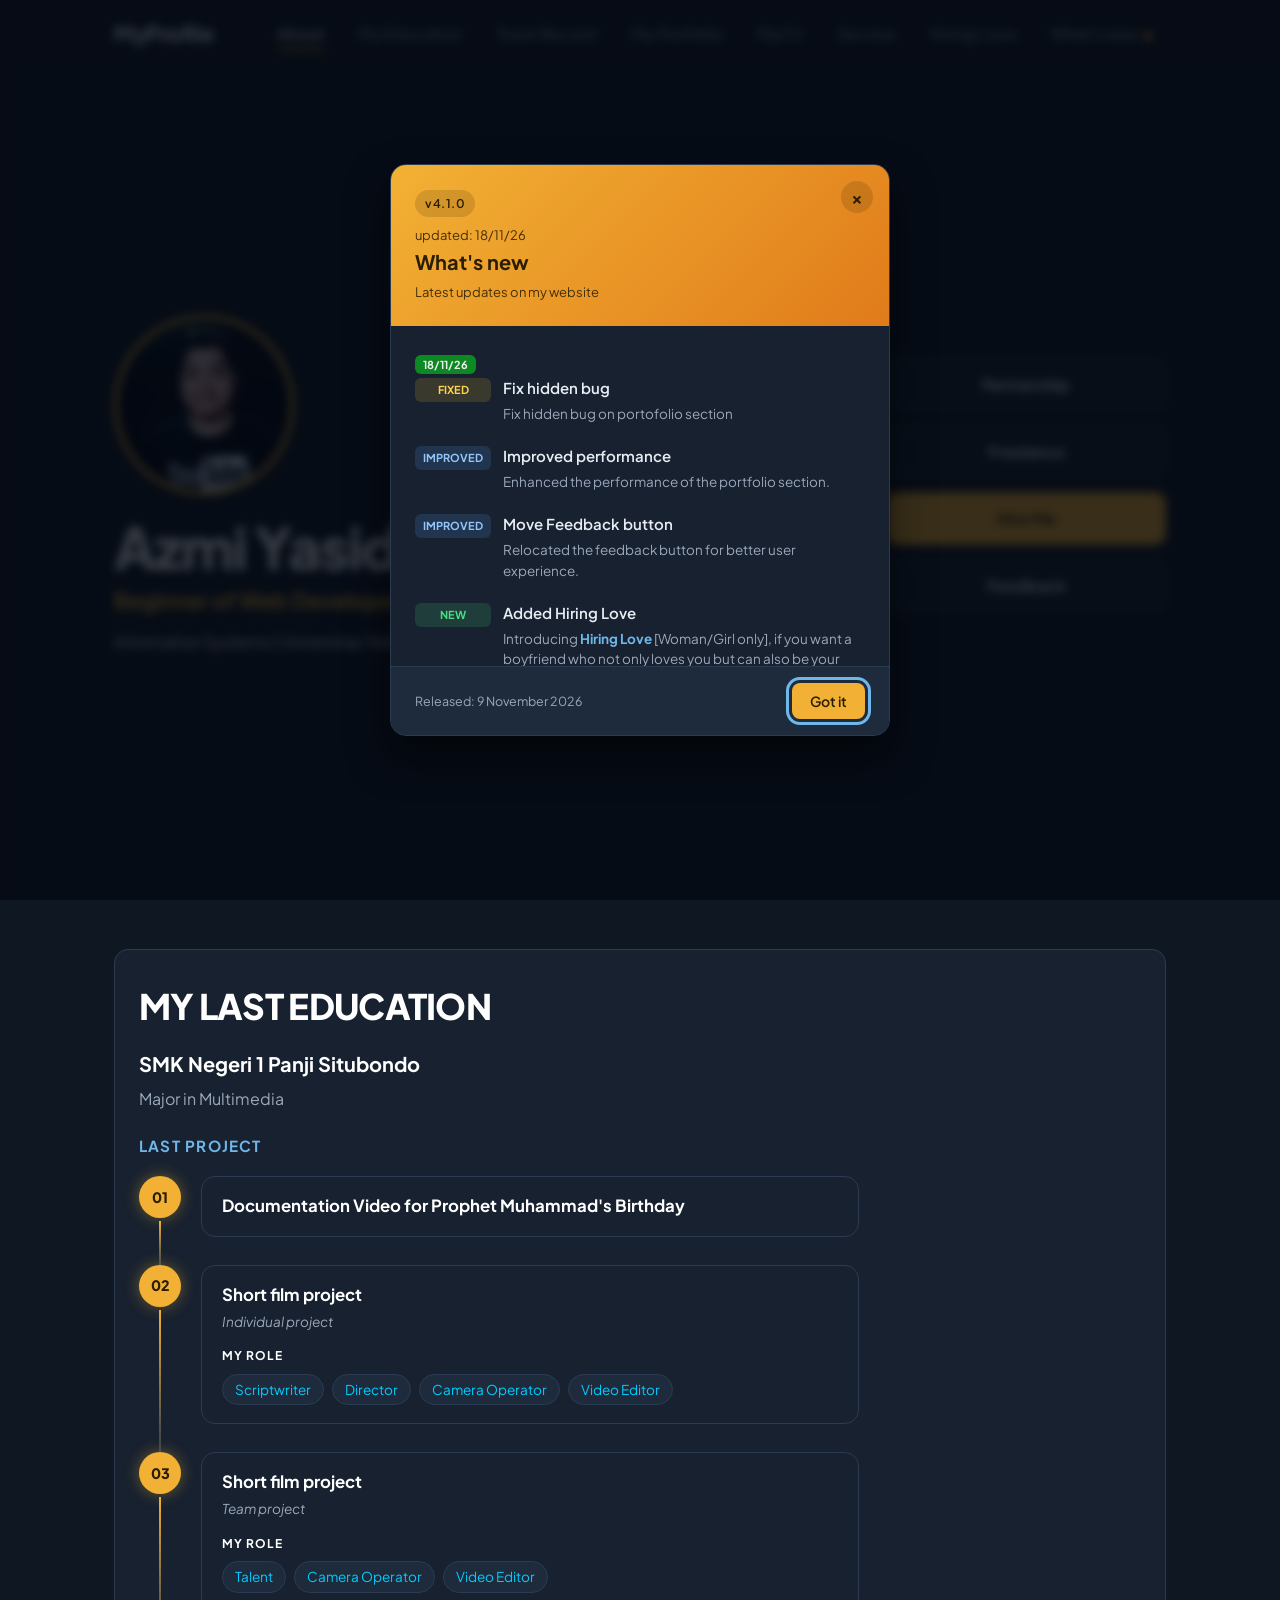
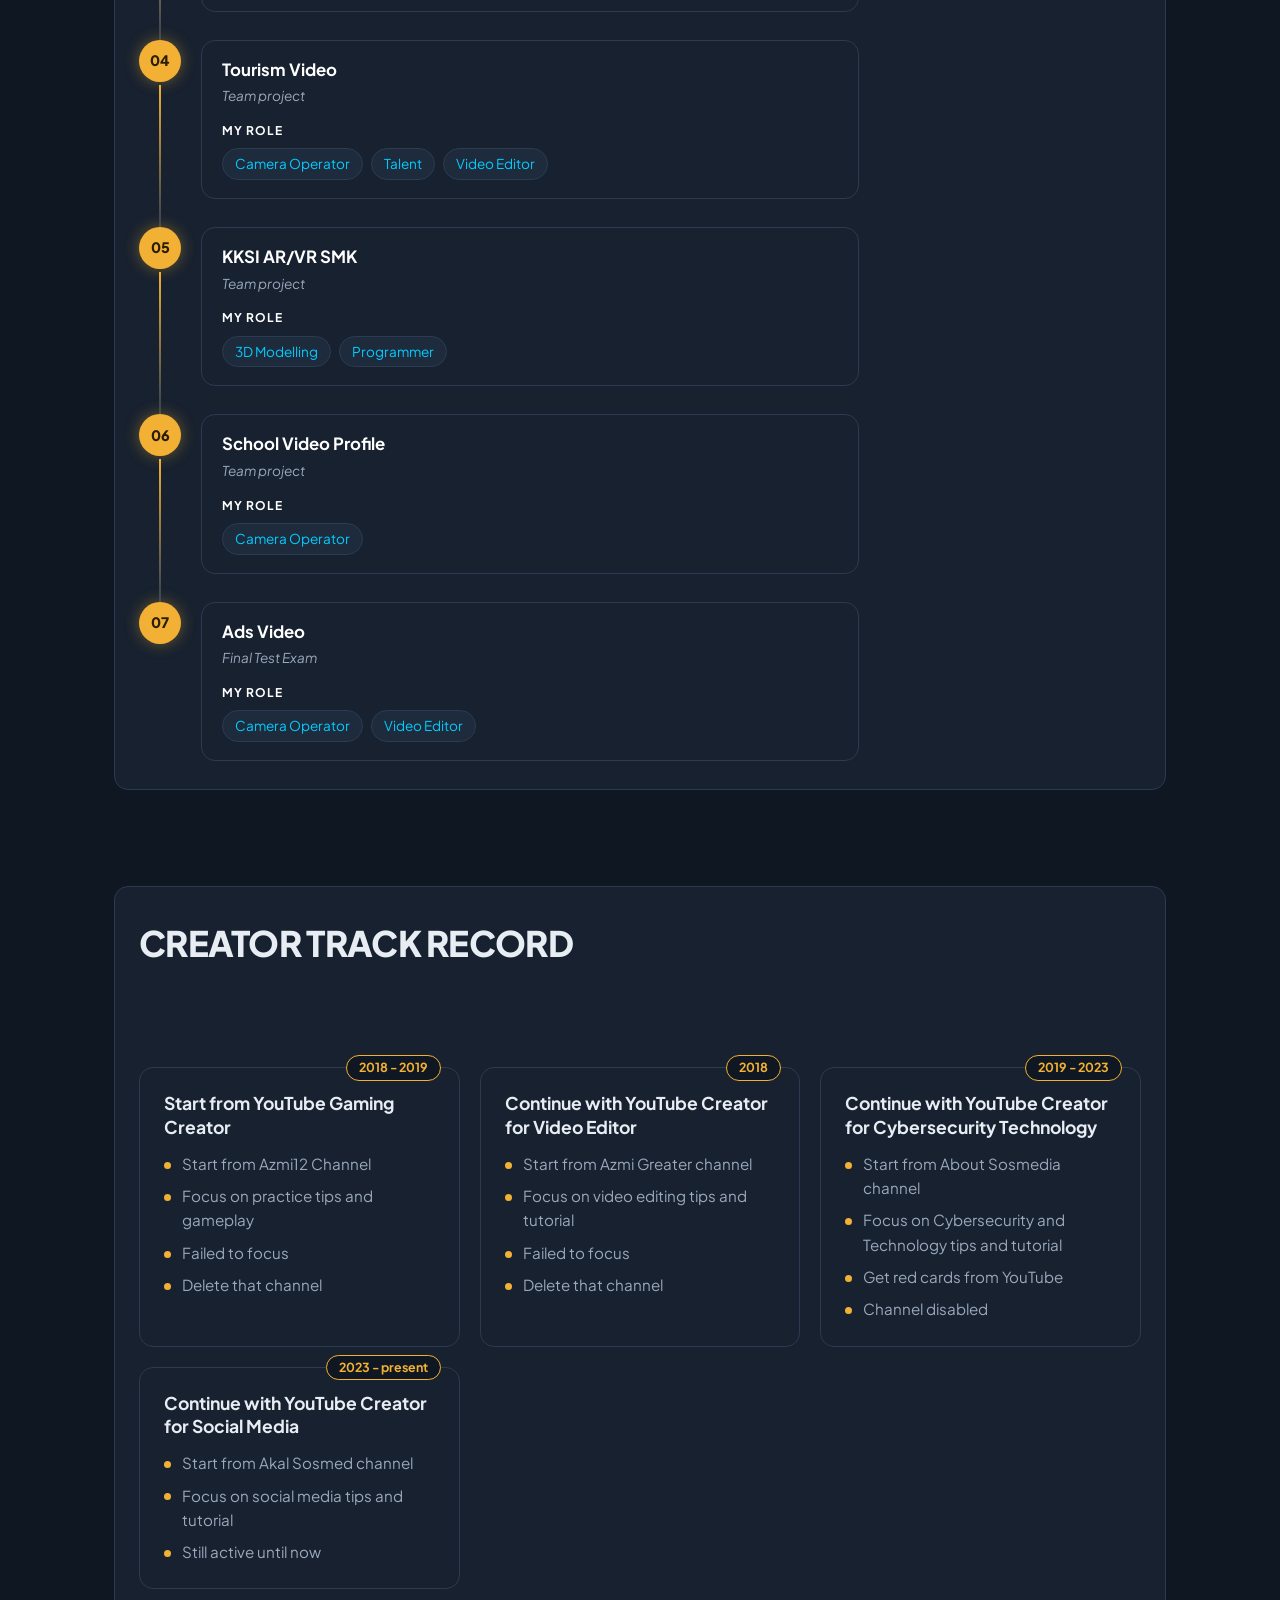
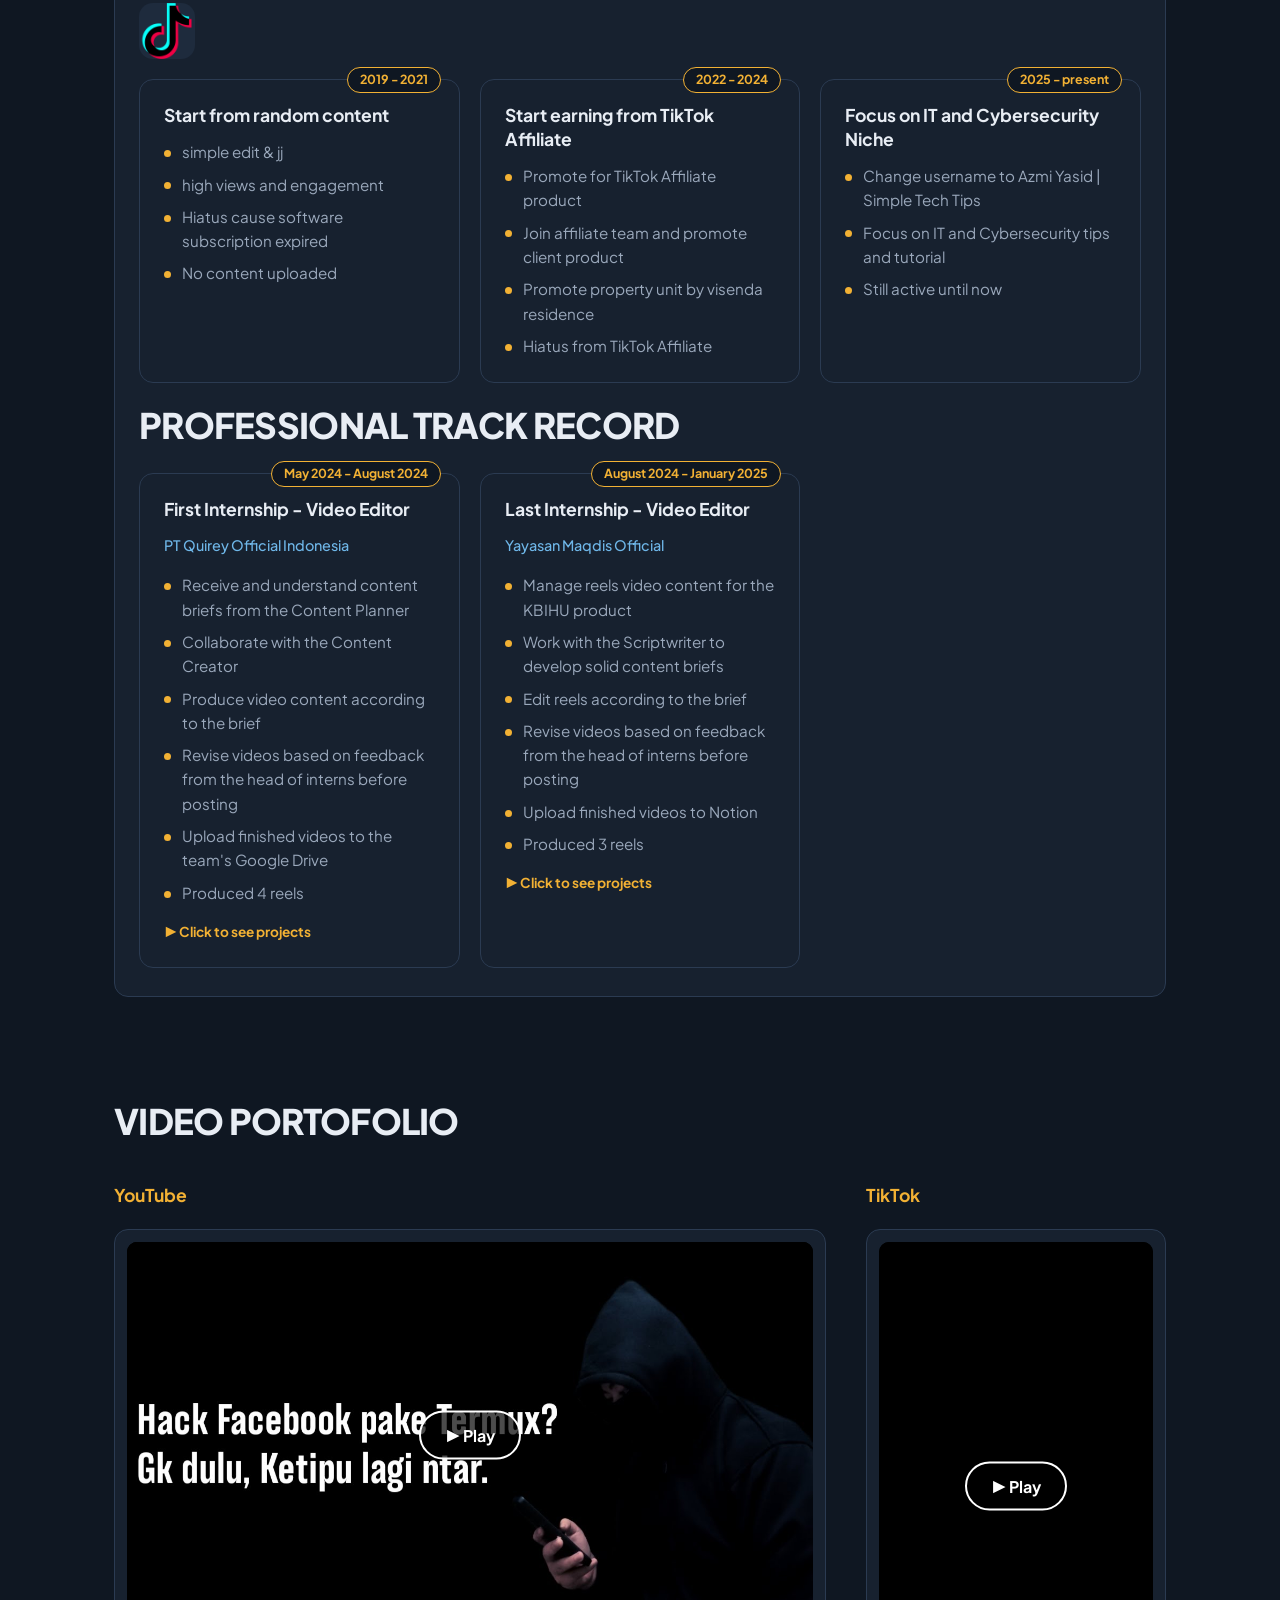
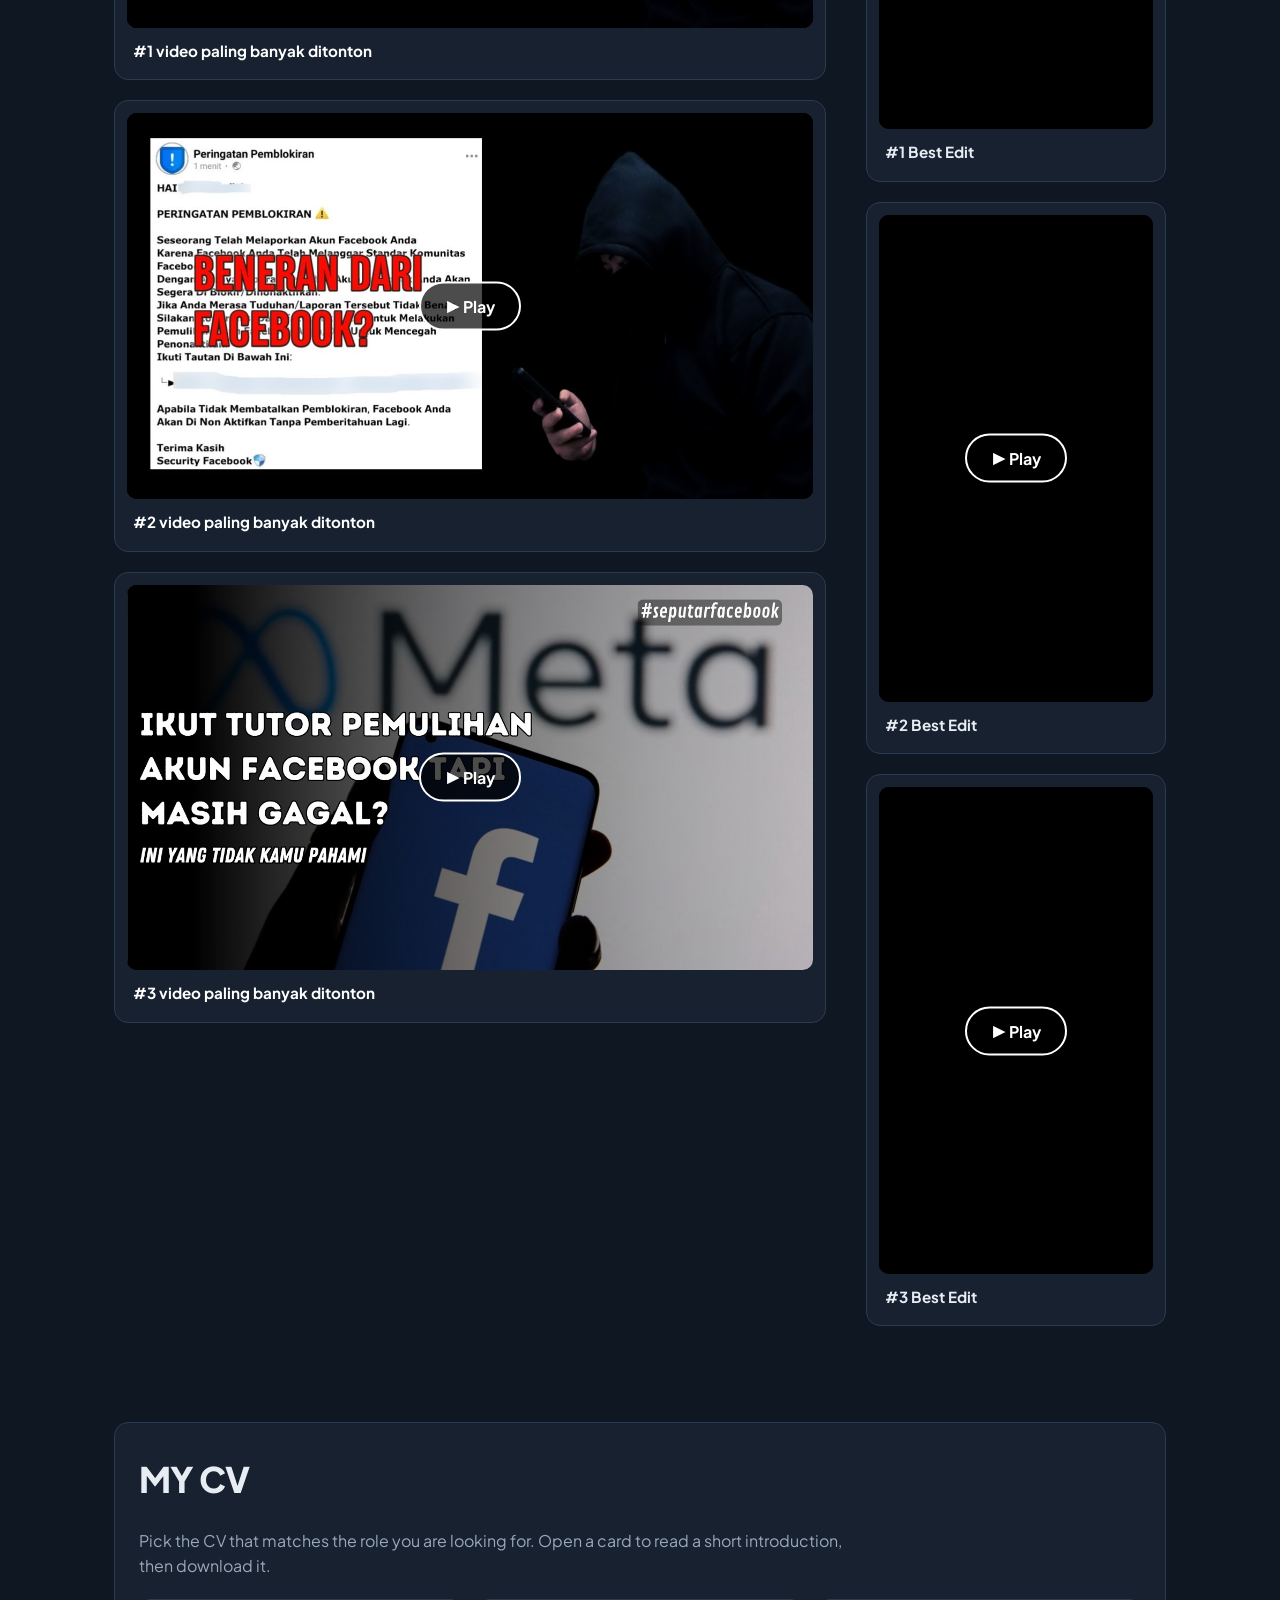
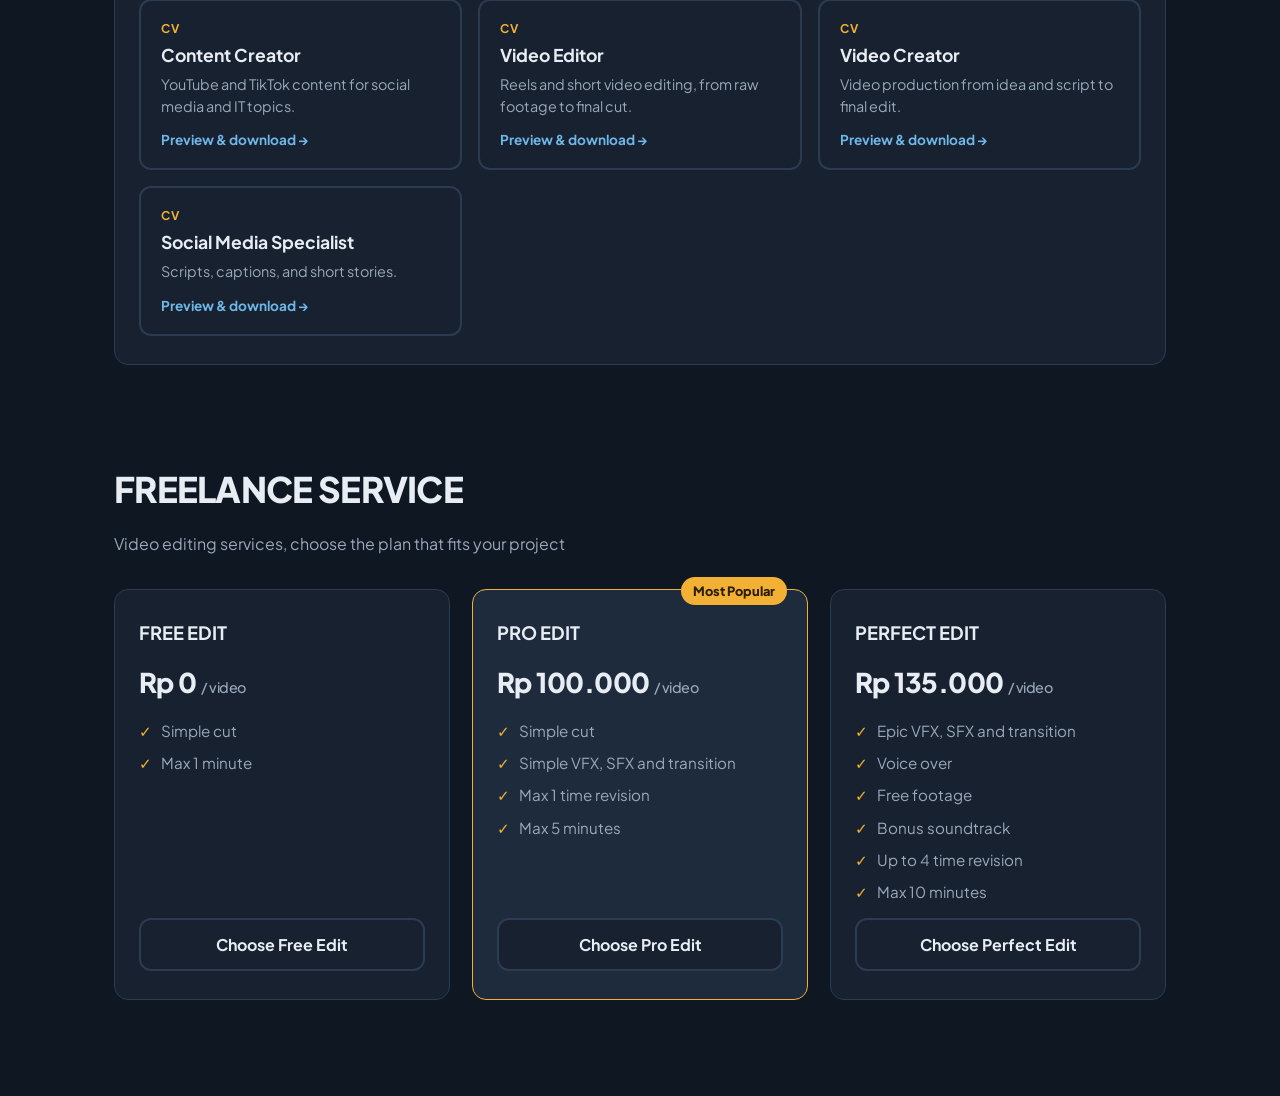
==== commit c4a48888: "update changelog version to v4.1.0 and enhance modal styling with new badges" ====
--- a/index.html
+++ b/index.html
@@ -33,25 +33,55 @@
                     <li><a href="#about" data-target="about">About</a></li>
                     <li><a href="#myeducation" data-target="myeducation">My Education</a></li>
                     <li><a href="#trackrecord" data-target="trackrecord">Track Record</a></li>
-                    <li><a href="#portofolio" data-target="portofolio">Myportofolio</a></li>
-                    <li><a href="#cv-section" data-target="cv">MyCV</a></li>
+                    <li><a href="#portofolio" data-target="portofolio">My Portfolio</a></li>
+                    <li><a href="#cv" data-target="cv">MyCV</a></li>
                     <li><a href="#service" data-target="service">Service</a></li>
-                    <li><button class="feedback" data-href="mytombol/feedback.html">Feedback</button></li>
-                    <li><a href="changelogModal" id="openChangelogBtn" type="button">What's new<span class="unread-dot" id="unreadDot"></span></a></li>
+                    <li><a href="hiringlove.azmiyasid.my.id">Hiring Love</a></li>
+                    <li><a href="#changelogModal" id="openChangelogBtn" type="button">What's new<span class="unread-dot" id="unreadDot"></span></a></li>
                 </ul>
             </nav>
         </header>
         <main>
-            <div class="modal-overlay" id="changelogModal" data-version="v4.0.0" role="dialog" aria-modal="true" aria-labelledby="changelogTitle">
+            <div class="modal-overlay" id="changelogModal" data-version="v4.1.0" role="dialog" aria-modal="true" aria-labelledby="changelogTitle">
                 <div class="modal-card">
                     <div class="modal-header">
-                        <span class="version-pill">v4.0.0</span>
-                        <p>updated: 15/11/26</p>
+                        <span class="version-pill">v4.1.0</span>
+                        <p>updated: 18/11/26</p>
                         <h2 id="changelogTitle">What's new</h2>
                         <p>Latest updates on my website</p>
                         <button class="close-btn" id="closeModalIcon" type="button" aria-label="Close">&times;</button>
                     </div>
                     <div class="modal-body">
+                        <span class="badge badge-updated">18/11/26</span>
+                        <div class="changelog-item">
+                            <span class="badge badge-fix">Fixed</span>
+                            <div class="item-content">
+                                <h3>Fix hidden bug</h3>
+                                <p>Fix hidden bug on portofolio section</p>
+                            </div>
+                        </div>
+                        <div class="changelog-item">
+                            <span class="badge badge-improve">Improved</span>
+                            <div class="item-content">
+                                <h3>Improved performance</h3>
+                                <p>Enhanced the performance of the portfolio section.</p>
+                            </div>
+                        </div>
+                        <div class="changelog-item">
+                            <span class="badge badge-improve">Improved</span>
+                            <div class="item-content">
+                                <h3>Move Feedback button</h3>
+                                <p>Relocated the feedback button for better user experience.</p>
+                            </div>
+                        </div>
+                        <div class="changelog-item">
+                            <span class="badge badge-new">New</span>
+                            <div class="item-content">
+                                <h3>Added Hiring Love</h3>
+                                <p>Introducing <a class="text-link" href="hiringlove.azmiyasid.my.id" target="_blank">Hiring Love</a> [Woman/Girl only], if you want a boyfriend who not only loves you but can also be your content or business partner, we can discuss it here. But this feature is still under development, stay tuned for the next update.</p>
+                            </div>
+                        </div>
+                        <span class="badge badge-old">15/11/26</span>
                         <div class="changelog-item">
                             <span class="badge badge-new">New</span>
                             <div class="item-content">
@@ -106,6 +136,7 @@
                     <button class="partnership" data-href="mytombol/partnership.html">Partnership</button>
                     <button class="freelance" data-href="mytombol/freelance.html">Freelance</button>
                     <button class="hirebutton" data-href="mytombol/hirebutton.html">Hire Me</button>
+                    <button class="feedback" data-href="mytombol/feedback.html">Feedback</button>
                 </section>
                 <section class="short-detail">
                     <img src="picture/profilepict.jpg" alt="mypict" class="profile-image">
@@ -297,7 +328,7 @@
                     </div>
                 </section>
             </div>
-            <div class="portofolio" id="portofolioku">
+            <div class="portofolio" id="portofolio">
                 <h1>VIDEO PORTOFOLIO</h1>
                 <section class="youtube-video">
                     <h2 class="video-platform">YouTube</h2>
--- a/mystyleweb.css
+++ b/mystyleweb.css
@@ -902,4 +902,16 @@
         right: 16px;
         bottom: 8px;
     }
+}
+
+.text-link {
+    color: #6fb7e9;
+    text-decoration: none;
+    font-weight: 700;
+    transition: color 0.25s, text-decoration 0.25s;
+}
+
+.text-link:hover {
+    color: #3a86d9;
+    text-decoration: underline;
 }
--- a/changelog.css
+++ b/changelog.css
@@ -102,7 +102,11 @@
     max-height: 340px;
     padding: 24px;
     overflow-y: auto;
+    scrollbar-width: none;
+    -ms-overflow-style: none;
 }
+
+.modal-body::-webkit-scrollbar { display: none; }
 
 .modal-overlay .changelog-item {
     display: flex;
@@ -128,6 +132,8 @@
 .modal-overlay .badge-new     { background-color: rgba(74, 222, 128, 0.15);  color: #4ade80; }
 .modal-overlay .badge-improve { background-color: rgba(96, 165, 250, 0.15);  color: #93c5fd; }
 .modal-overlay .badge-fix     { background-color: rgba(251, 191, 36, 0.15);  color: #fcd34d; }
+.modal-overlay .badge-old     { background-color: rgba(240, 130, 4, 0.466);  color: #ffffff; }
+.modal-overlay .badge-updated { background-color: rgba(0, 255, 21, 0.466);  color: #eeeeee; }
 
 .modal-overlay .item-content h3 {
     margin-bottom: 4px;
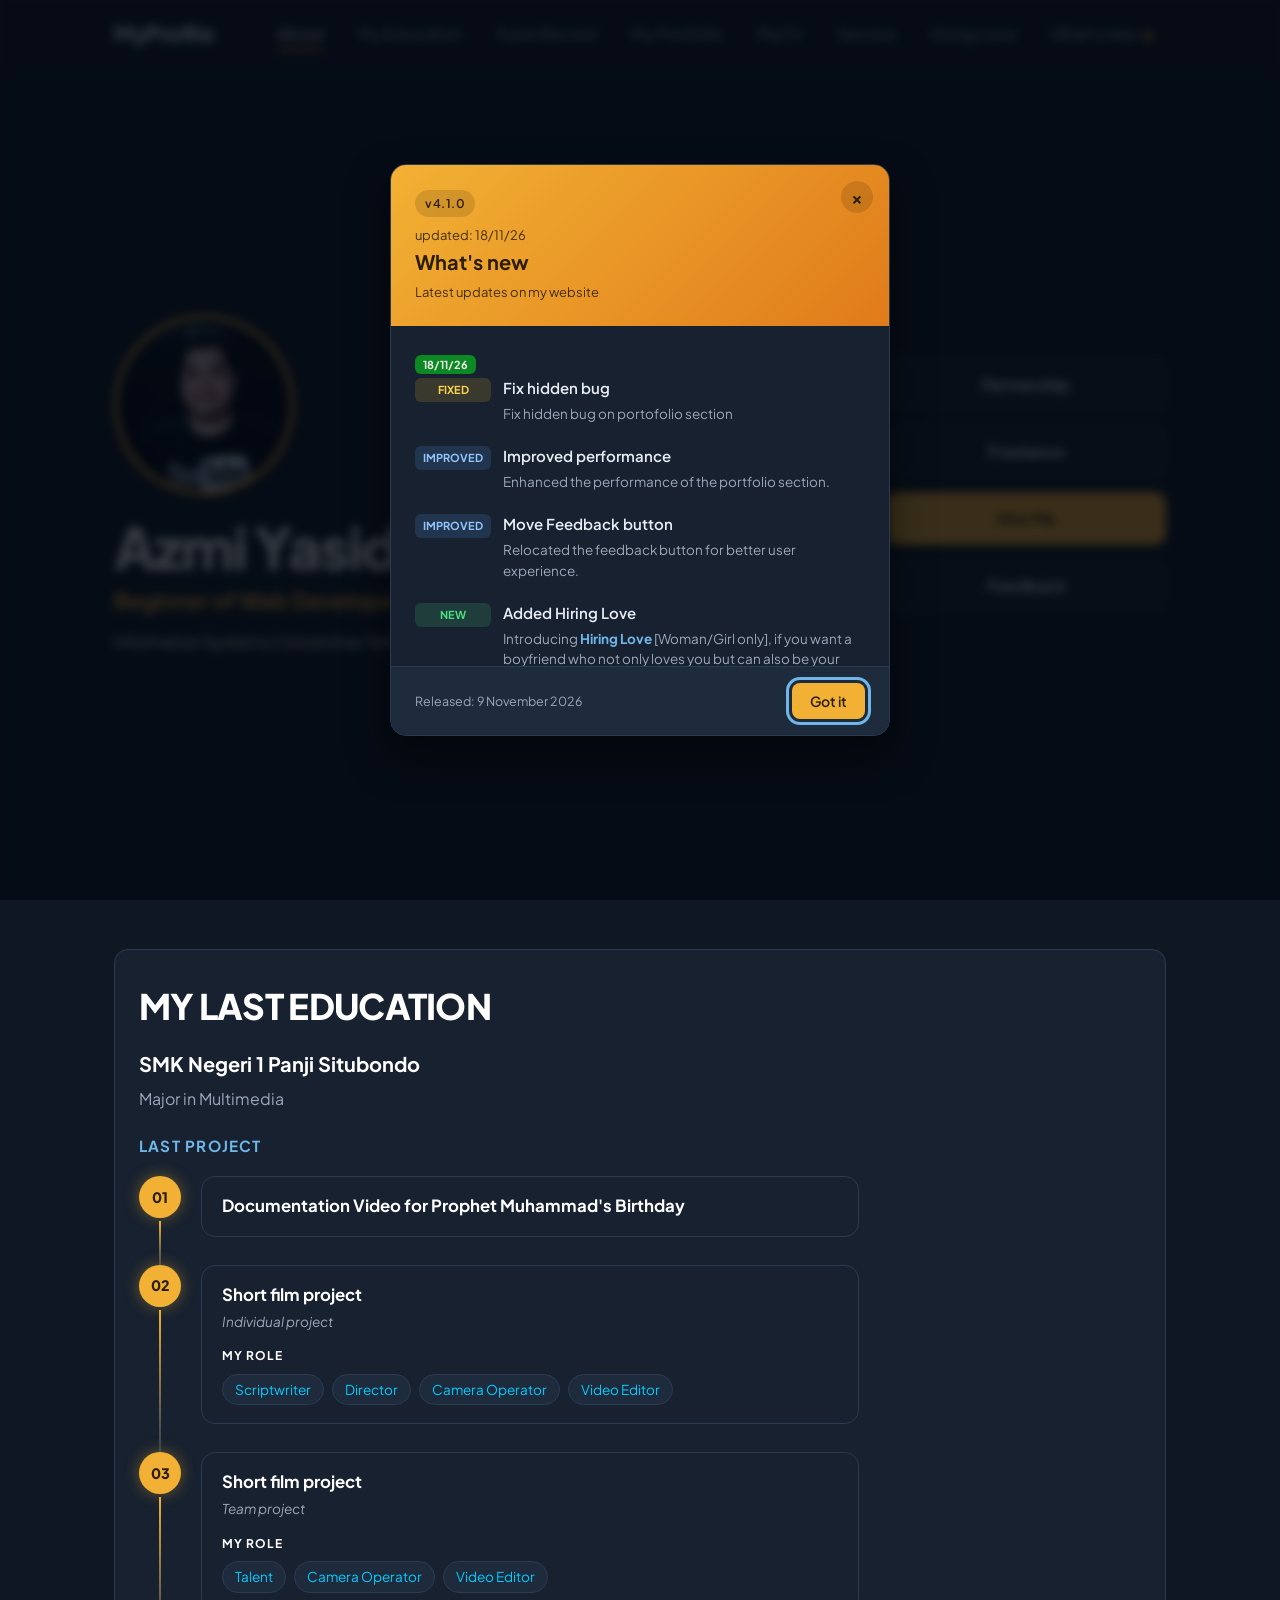
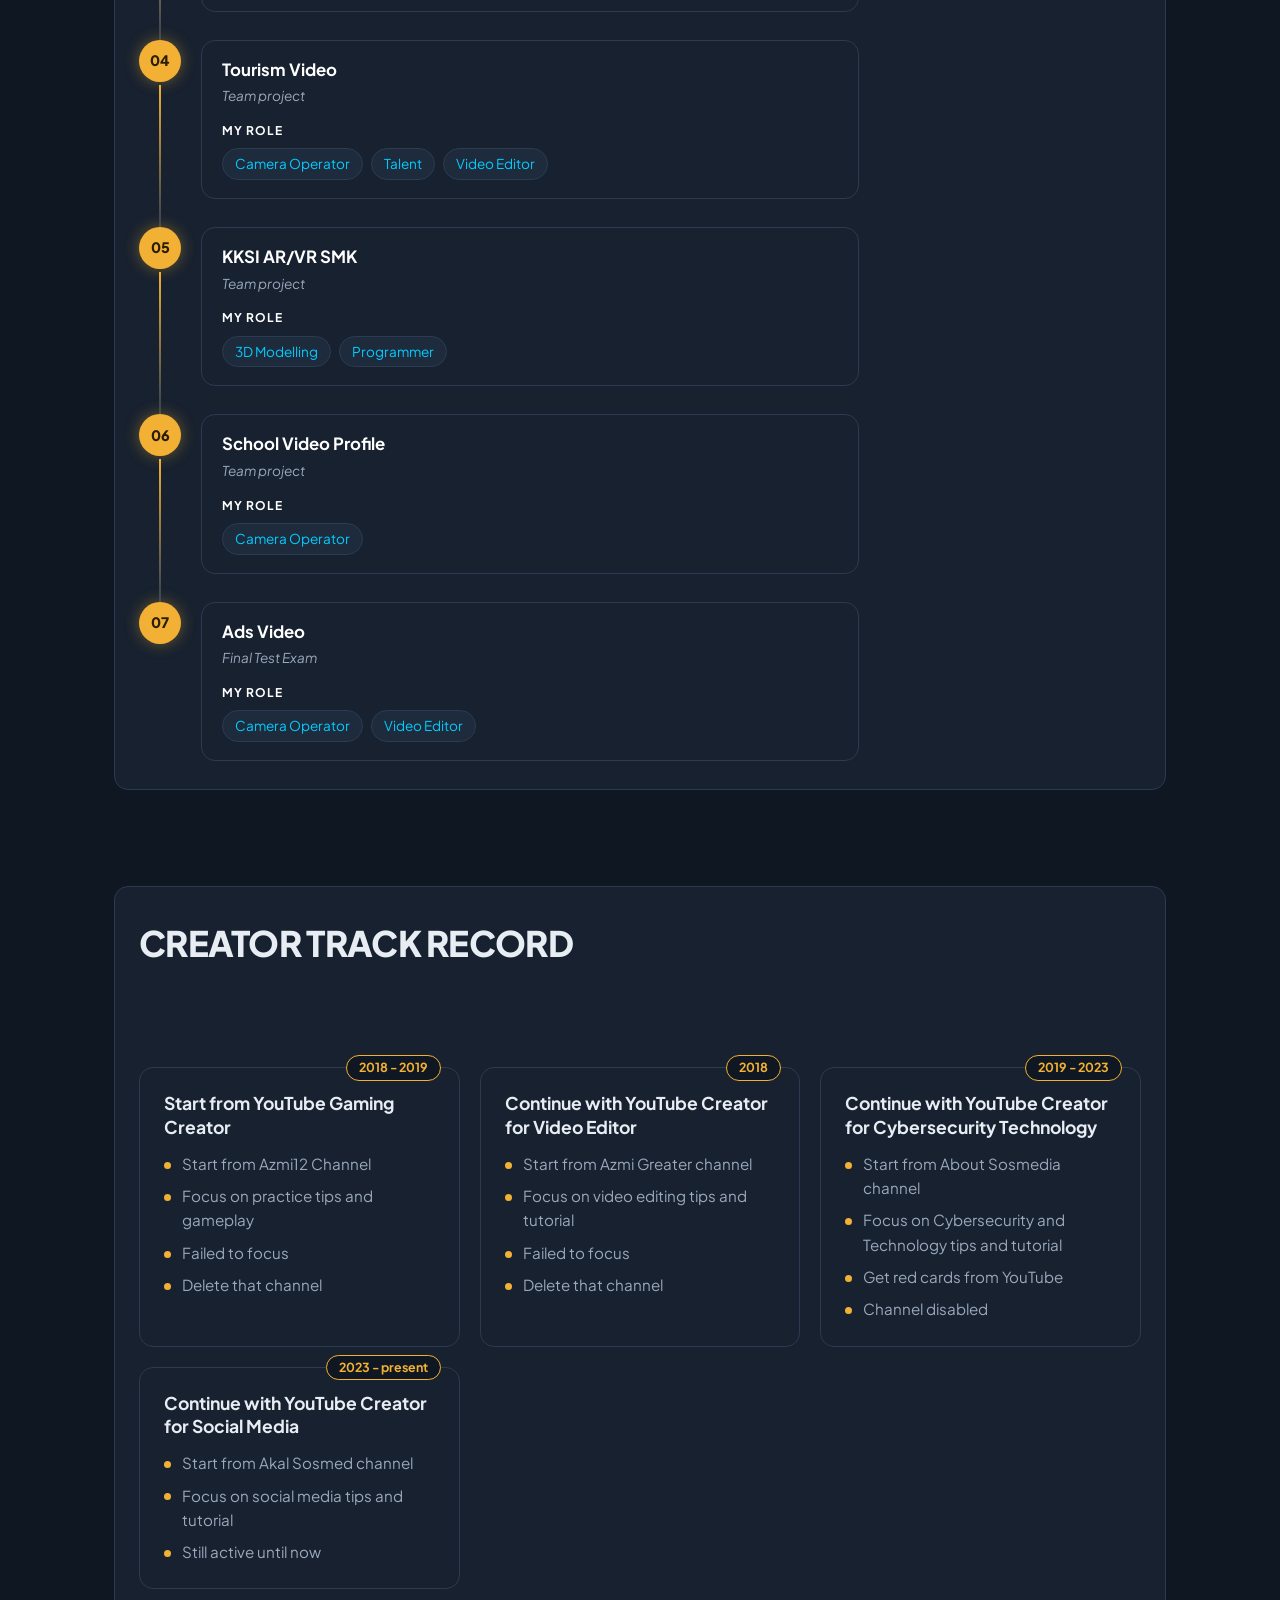
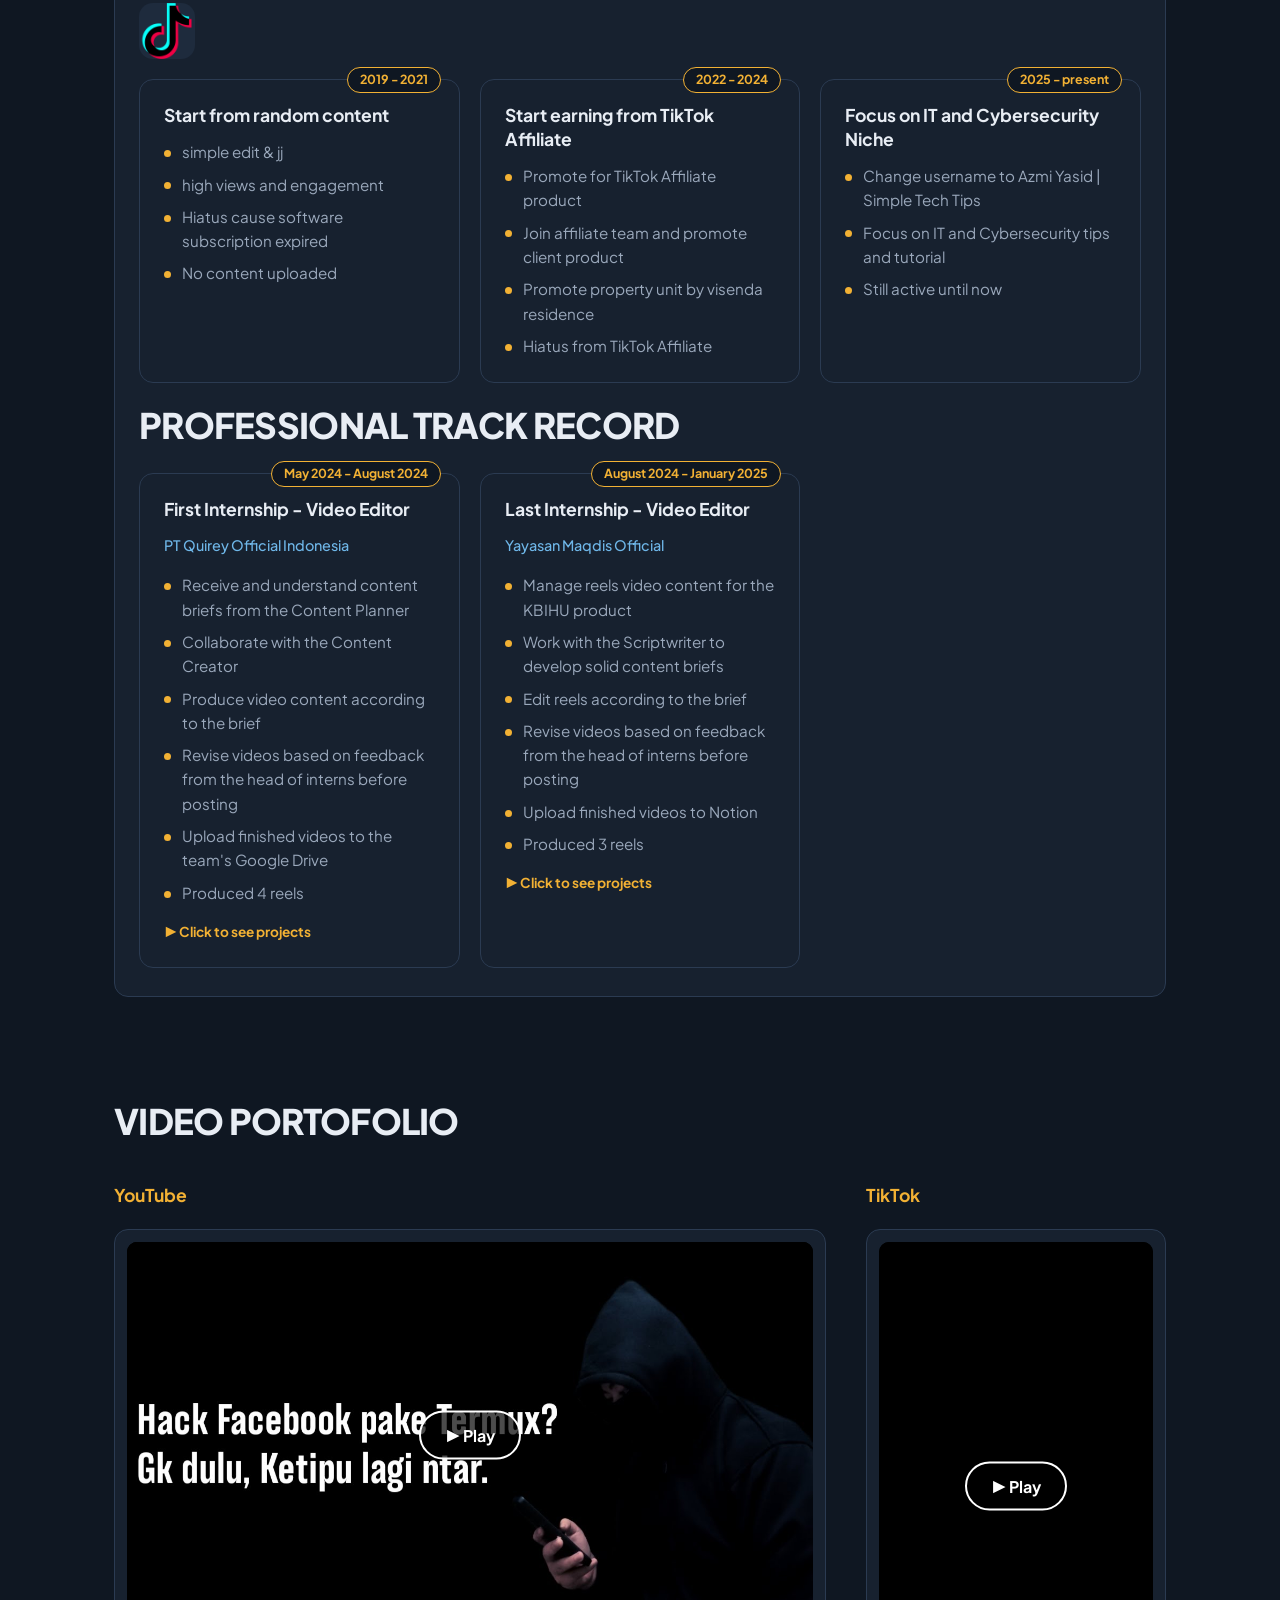
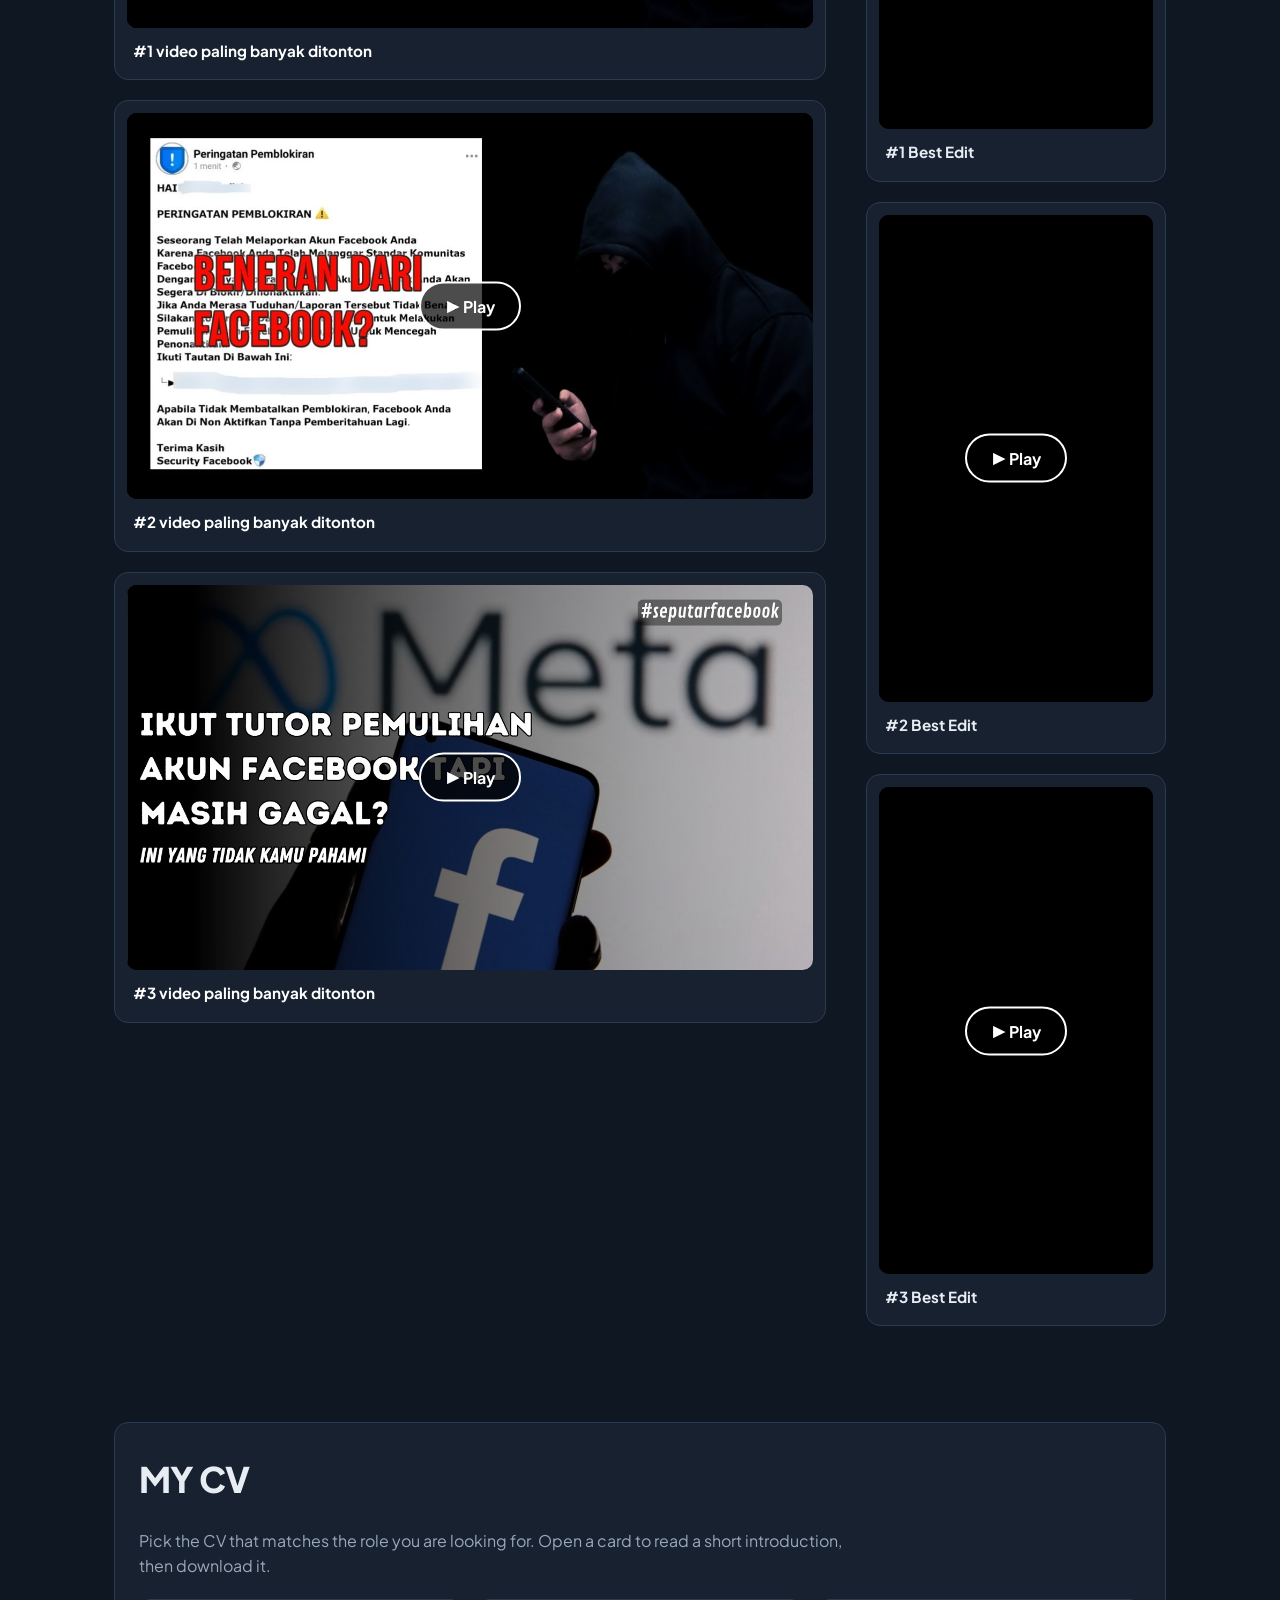
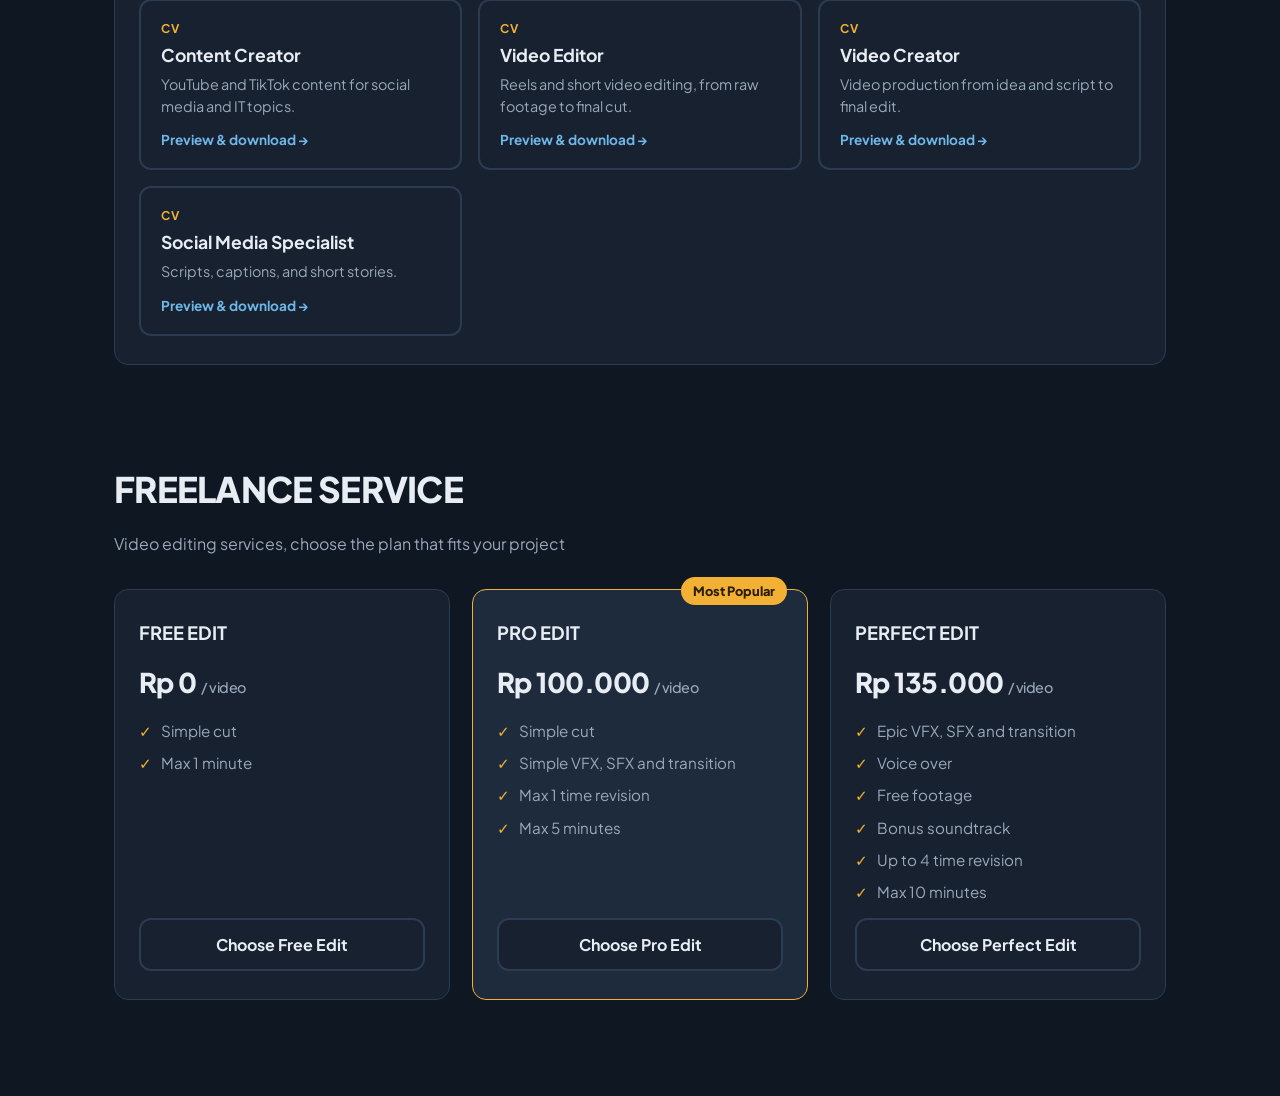
==== commit e23bcf03: "update Hiring Love link to new domain in navigation and changelog" ====
--- a/index.html
+++ b/index.html
@@ -36,7 +36,7 @@
                     <li><a href="#portofolio" data-target="portofolio">My Portfolio</a></li>
                     <li><a href="#cv" data-target="cv">MyCV</a></li>
                     <li><a href="#service" data-target="service">Service</a></li>
-                    <li><a href="hiringlove.azmiyasid.my.id">Hiring Love</a></li>
+                    <li><a href="https://hiringlove.azmiyasid.my.id/" target="_blank">Hiring Love</a></li>
                     <li><a href="#changelogModal" id="openChangelogBtn" type="button">What's new<span class="unread-dot" id="unreadDot"></span></a></li>
                 </ul>
             </nav>
@@ -78,7 +78,7 @@
                             <span class="badge badge-new">New</span>
                             <div class="item-content">
                                 <h3>Added Hiring Love</h3>
-                                <p>Introducing <a class="text-link" href="hiringlove.azmiyasid.my.id" target="_blank">Hiring Love</a> [Woman/Girl only], if you want a boyfriend who not only loves you but can also be your content or business partner, we can discuss it here. But this feature is still under development, stay tuned for the next update.</p>
+                                <p>Introducing <a class="text-link" href="https://hiringlove.azmiyasid.my.id/" target="_blank">Hiring Love</a> [Woman/Girl only], if you want a boyfriend who not only loves you but can also be your content or business partner, we can discuss it here. But this feature is still under development, stay tuned for the next update.</p>
                             </div>
                         </div>
                         <span class="badge badge-old">15/11/26</span>
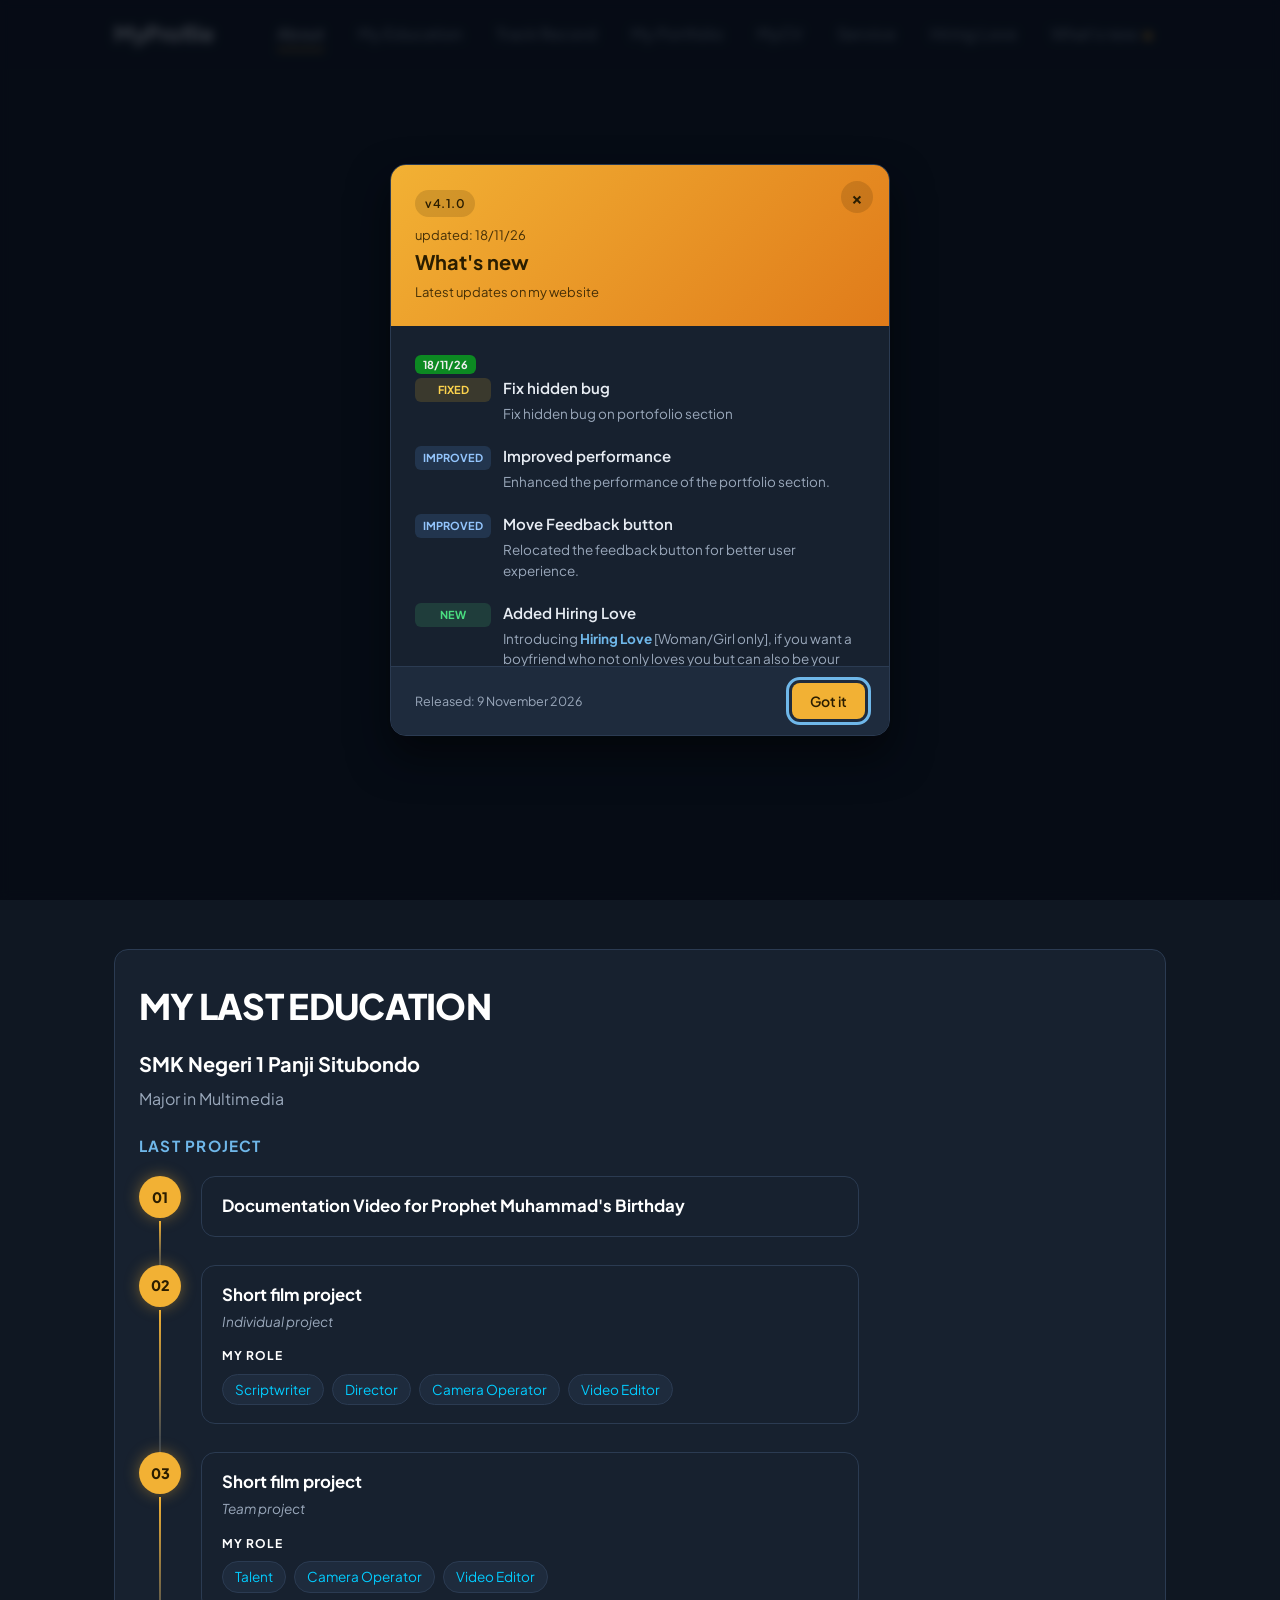
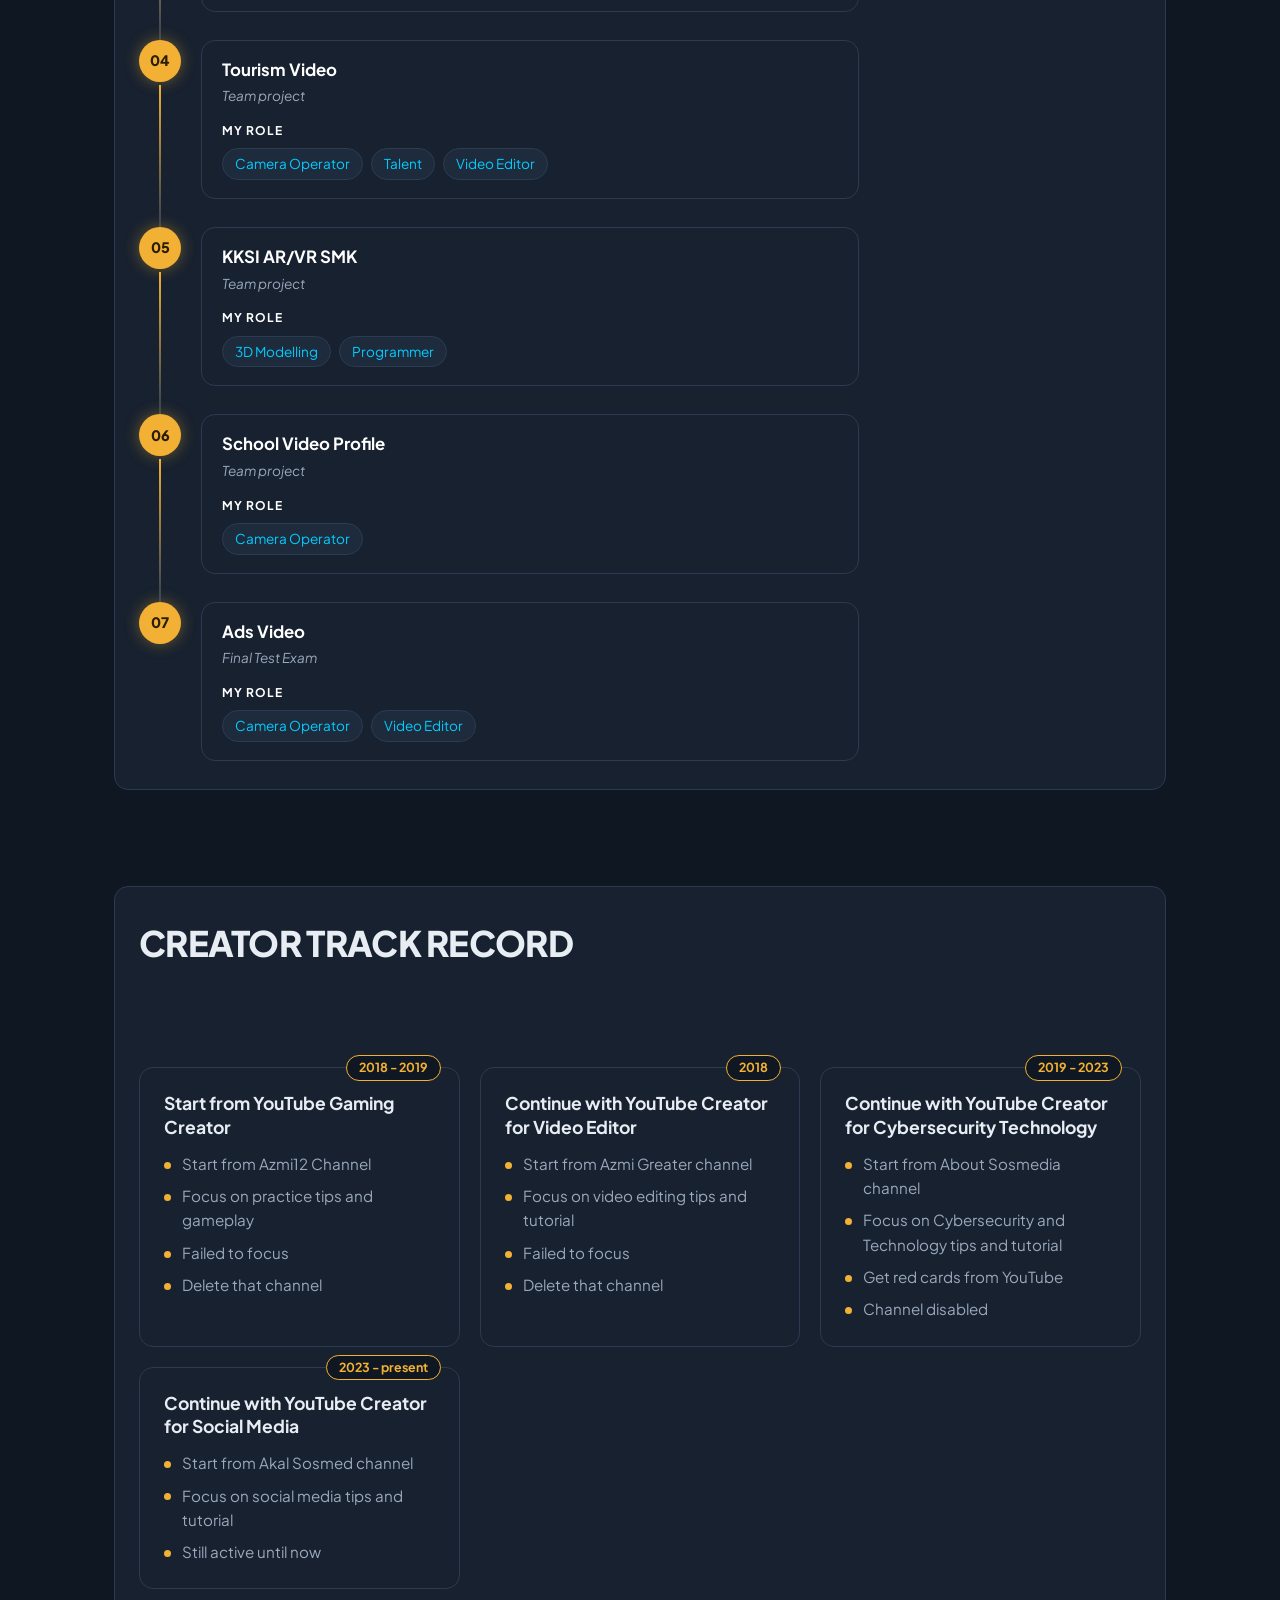
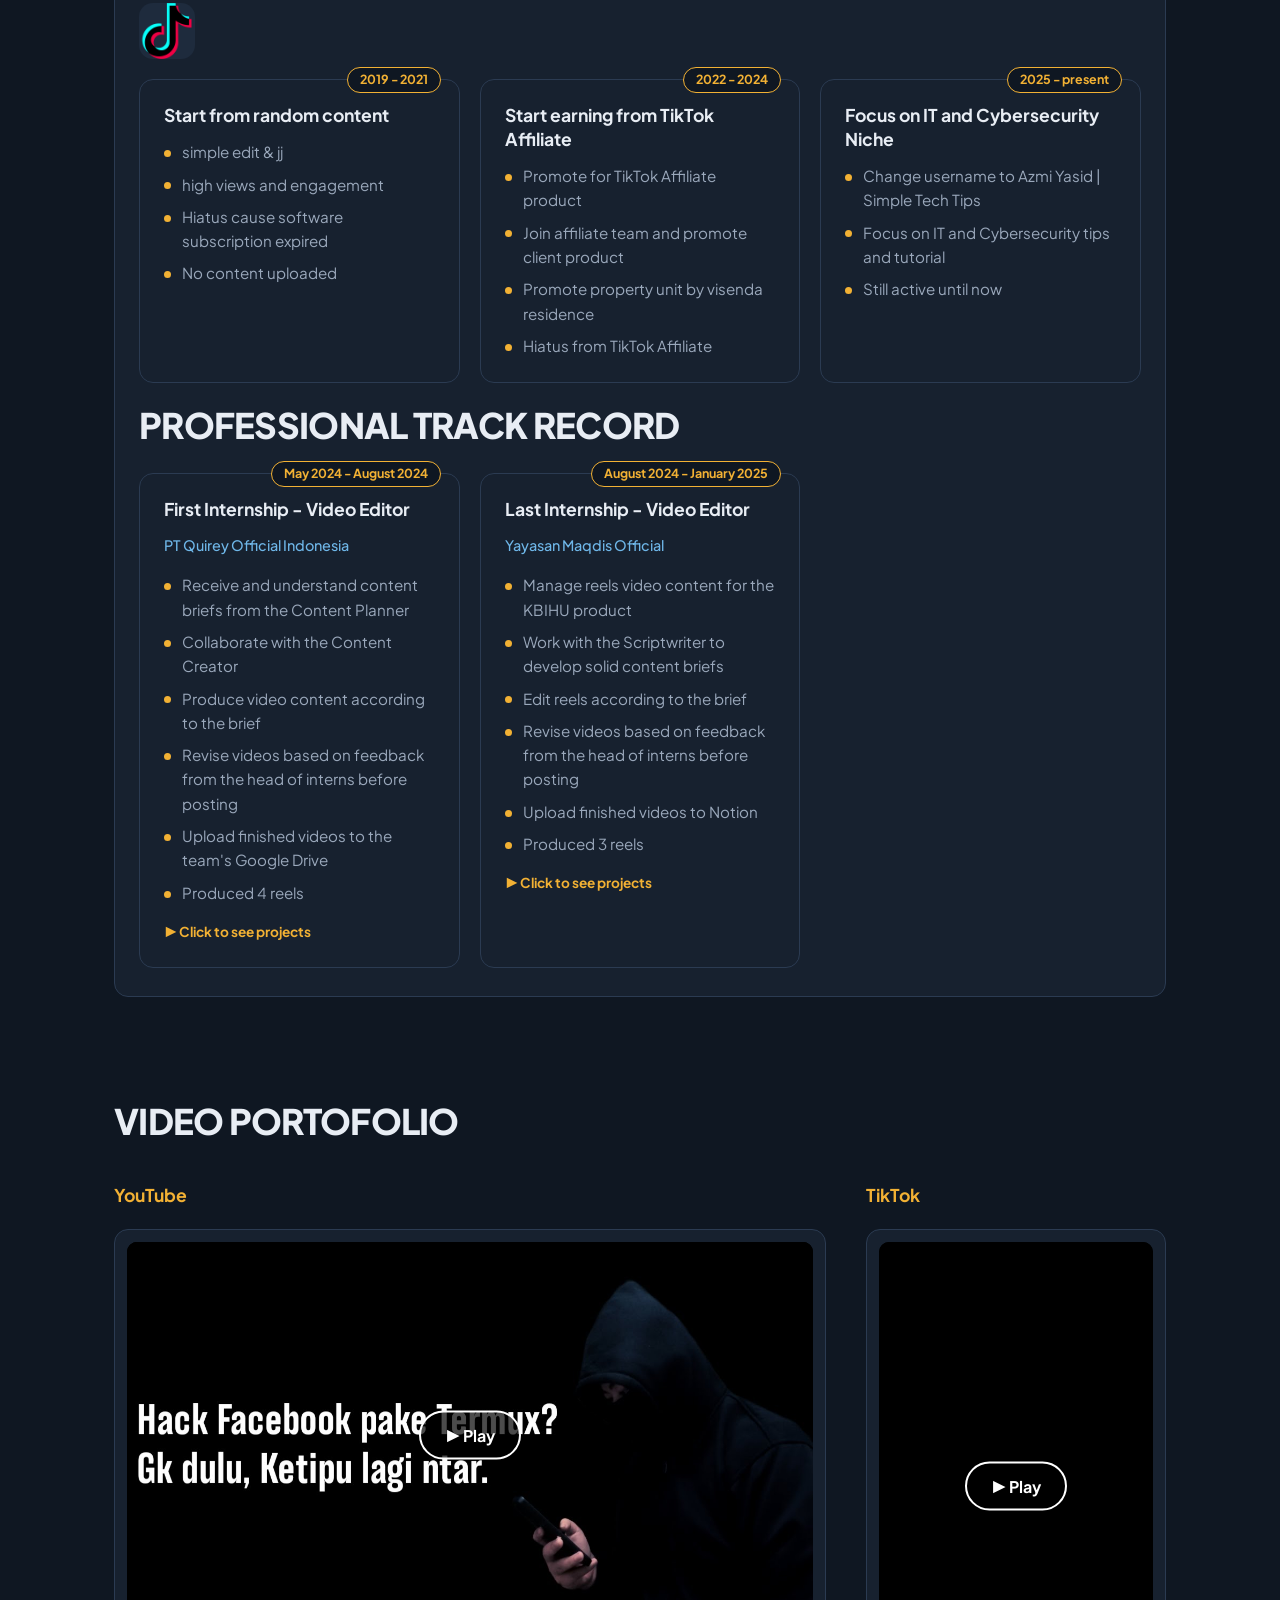
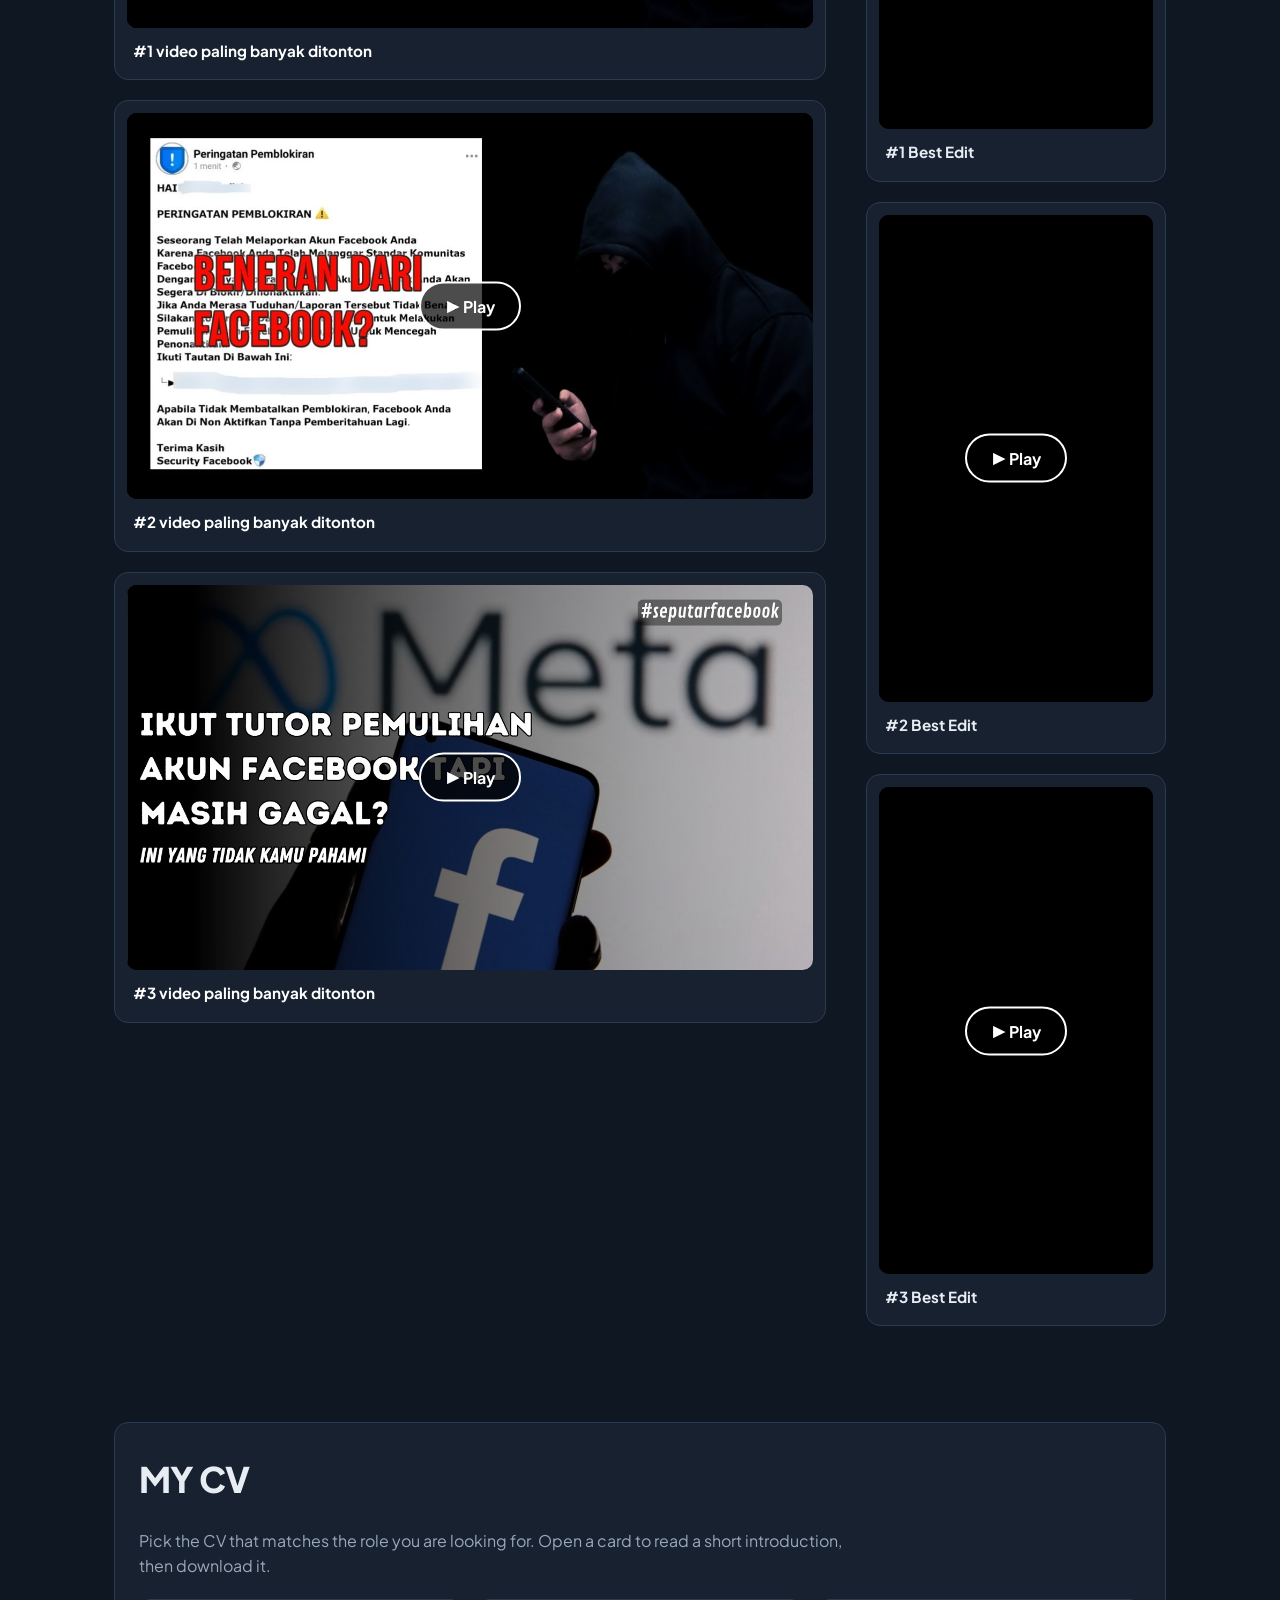
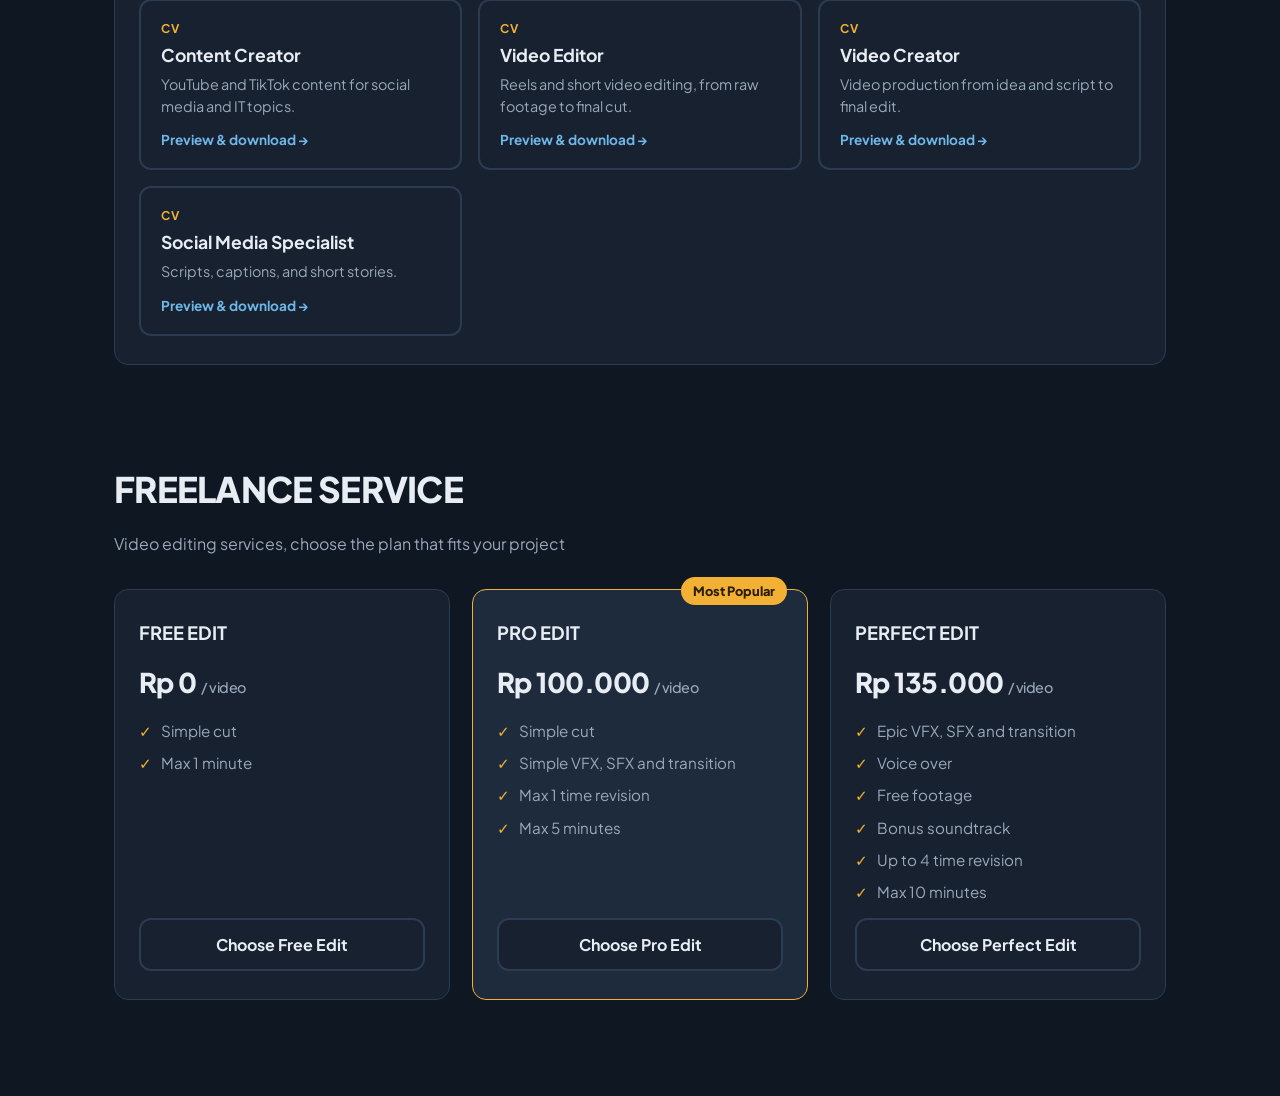
==== commit 530433c5: "add target attribute to Hiring Love link and improve click handling in navigation" ====
--- a/index.html
+++ b/index.html
@@ -36,7 +36,7 @@
                     <li><a href="#portofolio" data-target="portofolio">My Portfolio</a></li>
                     <li><a href="#cv" data-target="cv">MyCV</a></li>
                     <li><a href="#service" data-target="service">Service</a></li>
-                    <li><a href="https://hiringlove.azmiyasid.my.id/" target="_blank">Hiring Love</a></li>
+                    <li><a href="https://hiringlove.azmiyasid.my.id/" target="_blank" rel="noopener noreferrer">Hiring Love</a></li>
                     <li><a href="#changelogModal" id="openChangelogBtn" type="button">What's new<span class="unread-dot" id="unreadDot"></span></a></li>
                 </ul>
             </nav>
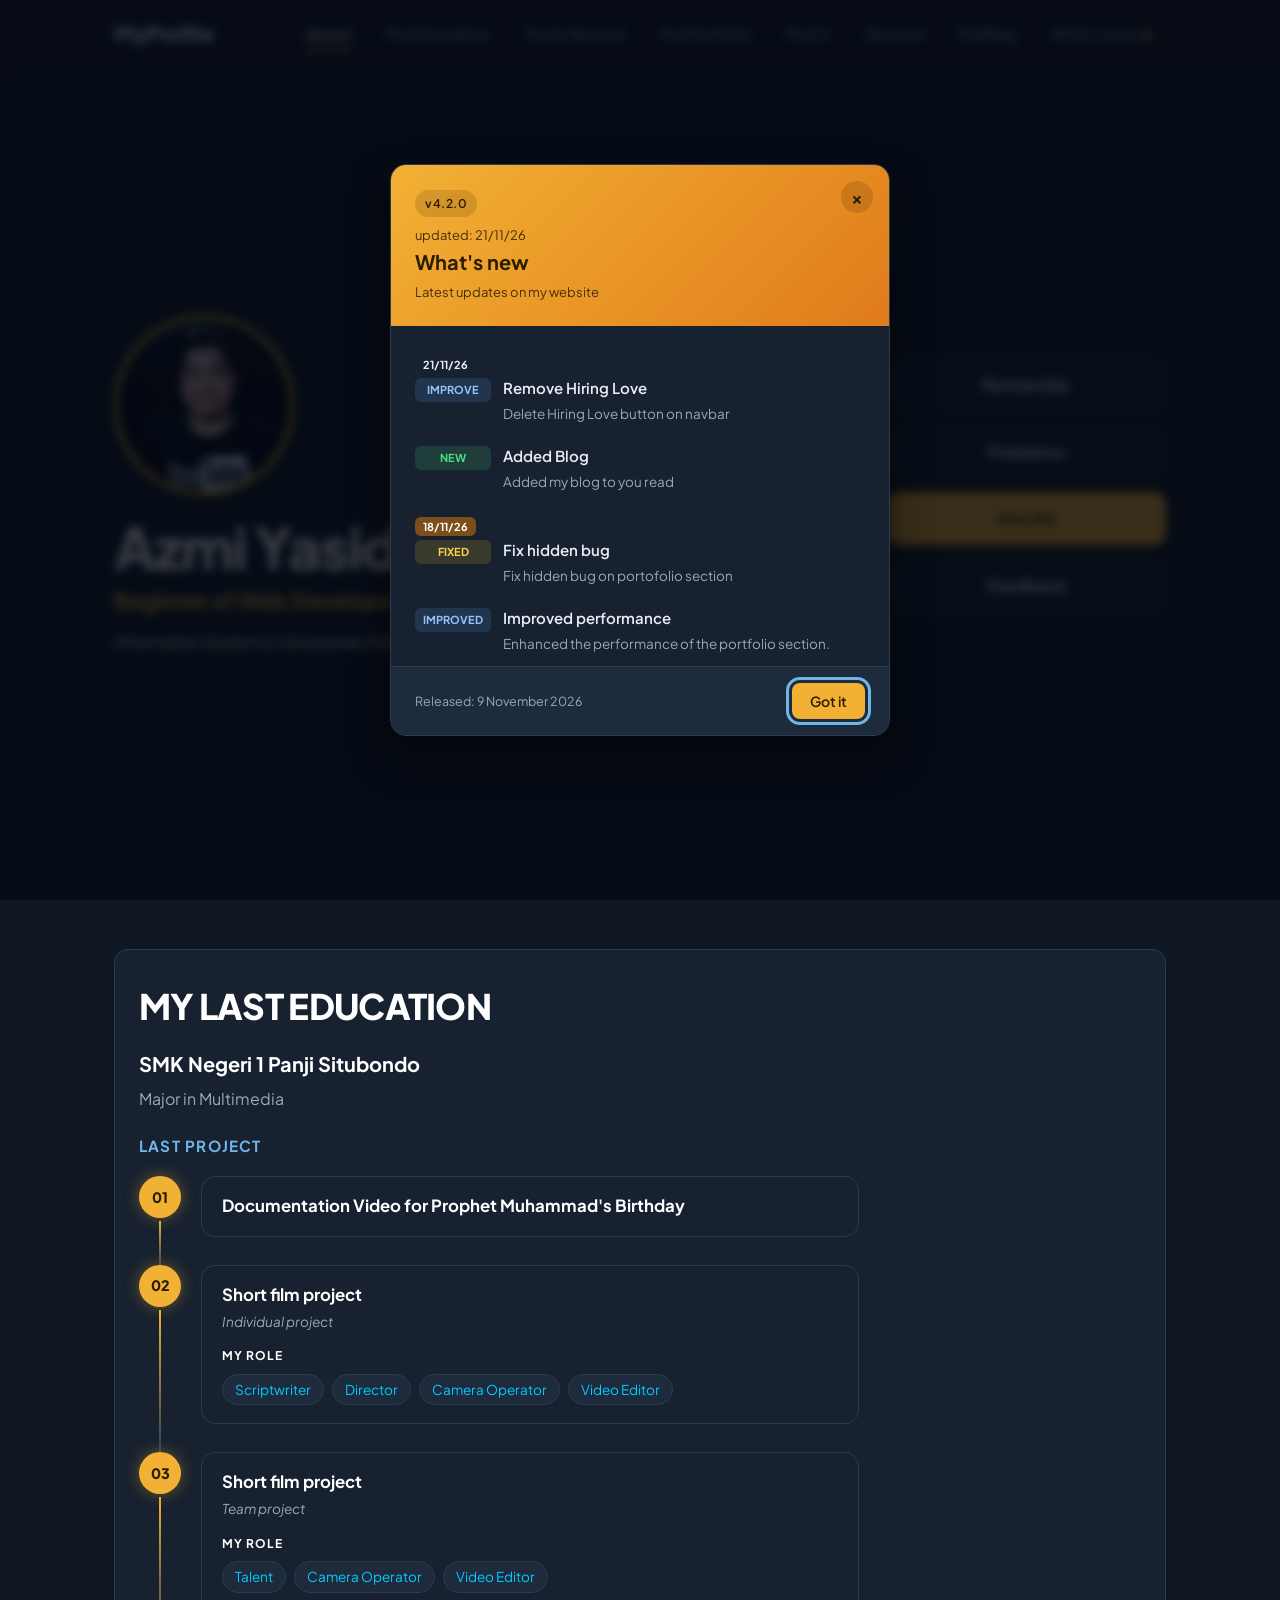
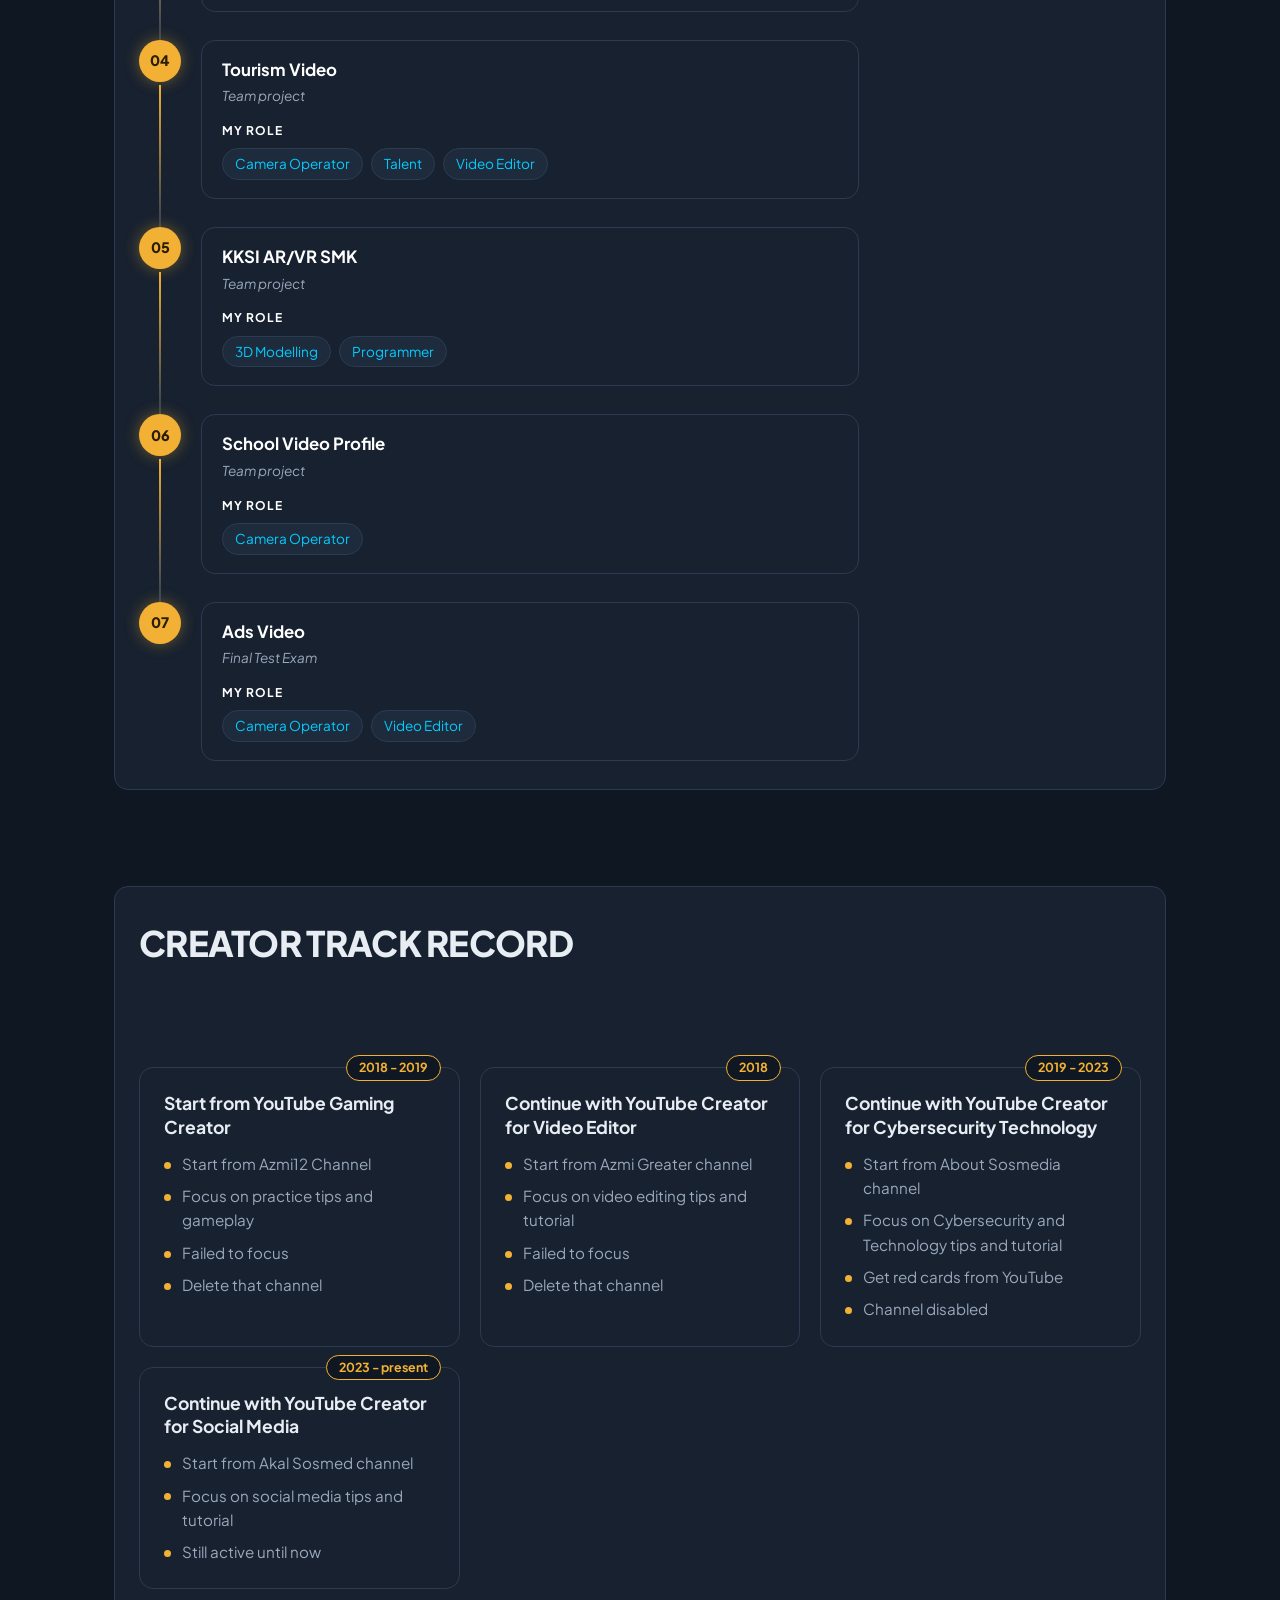
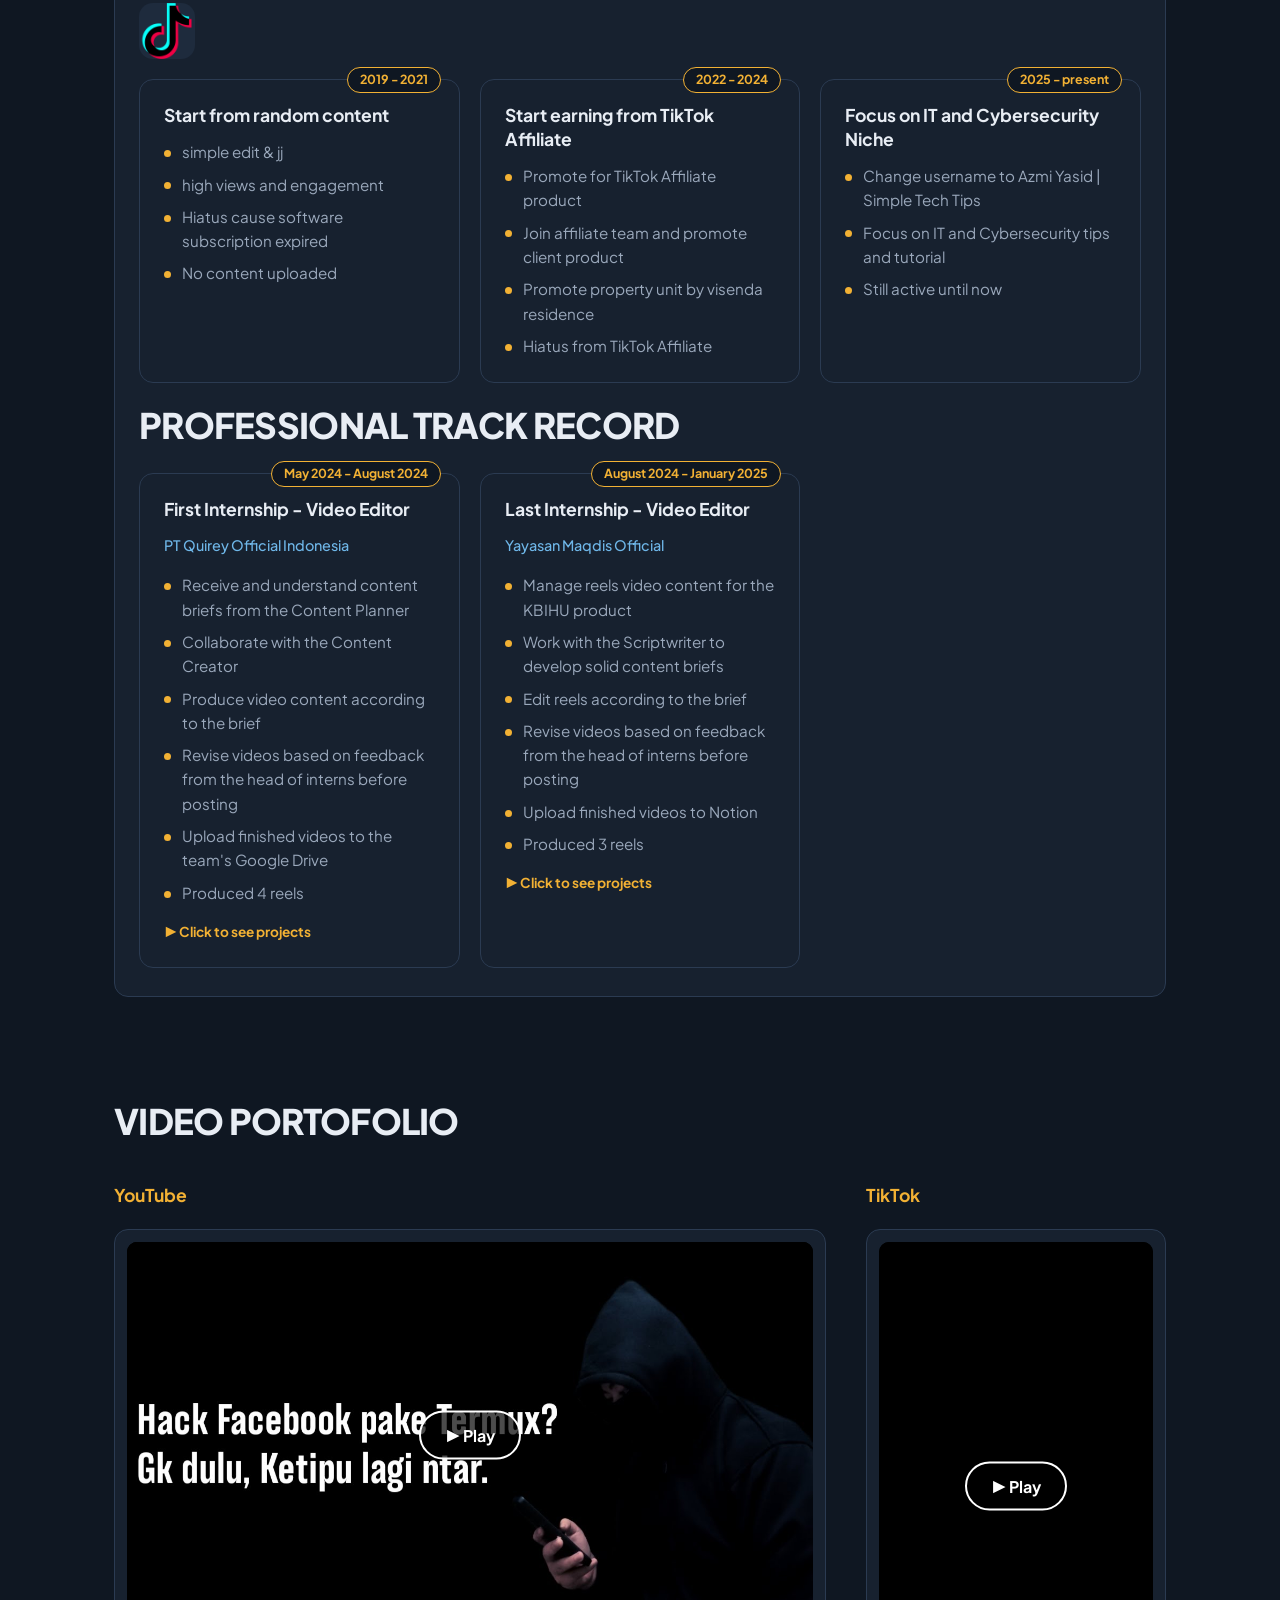
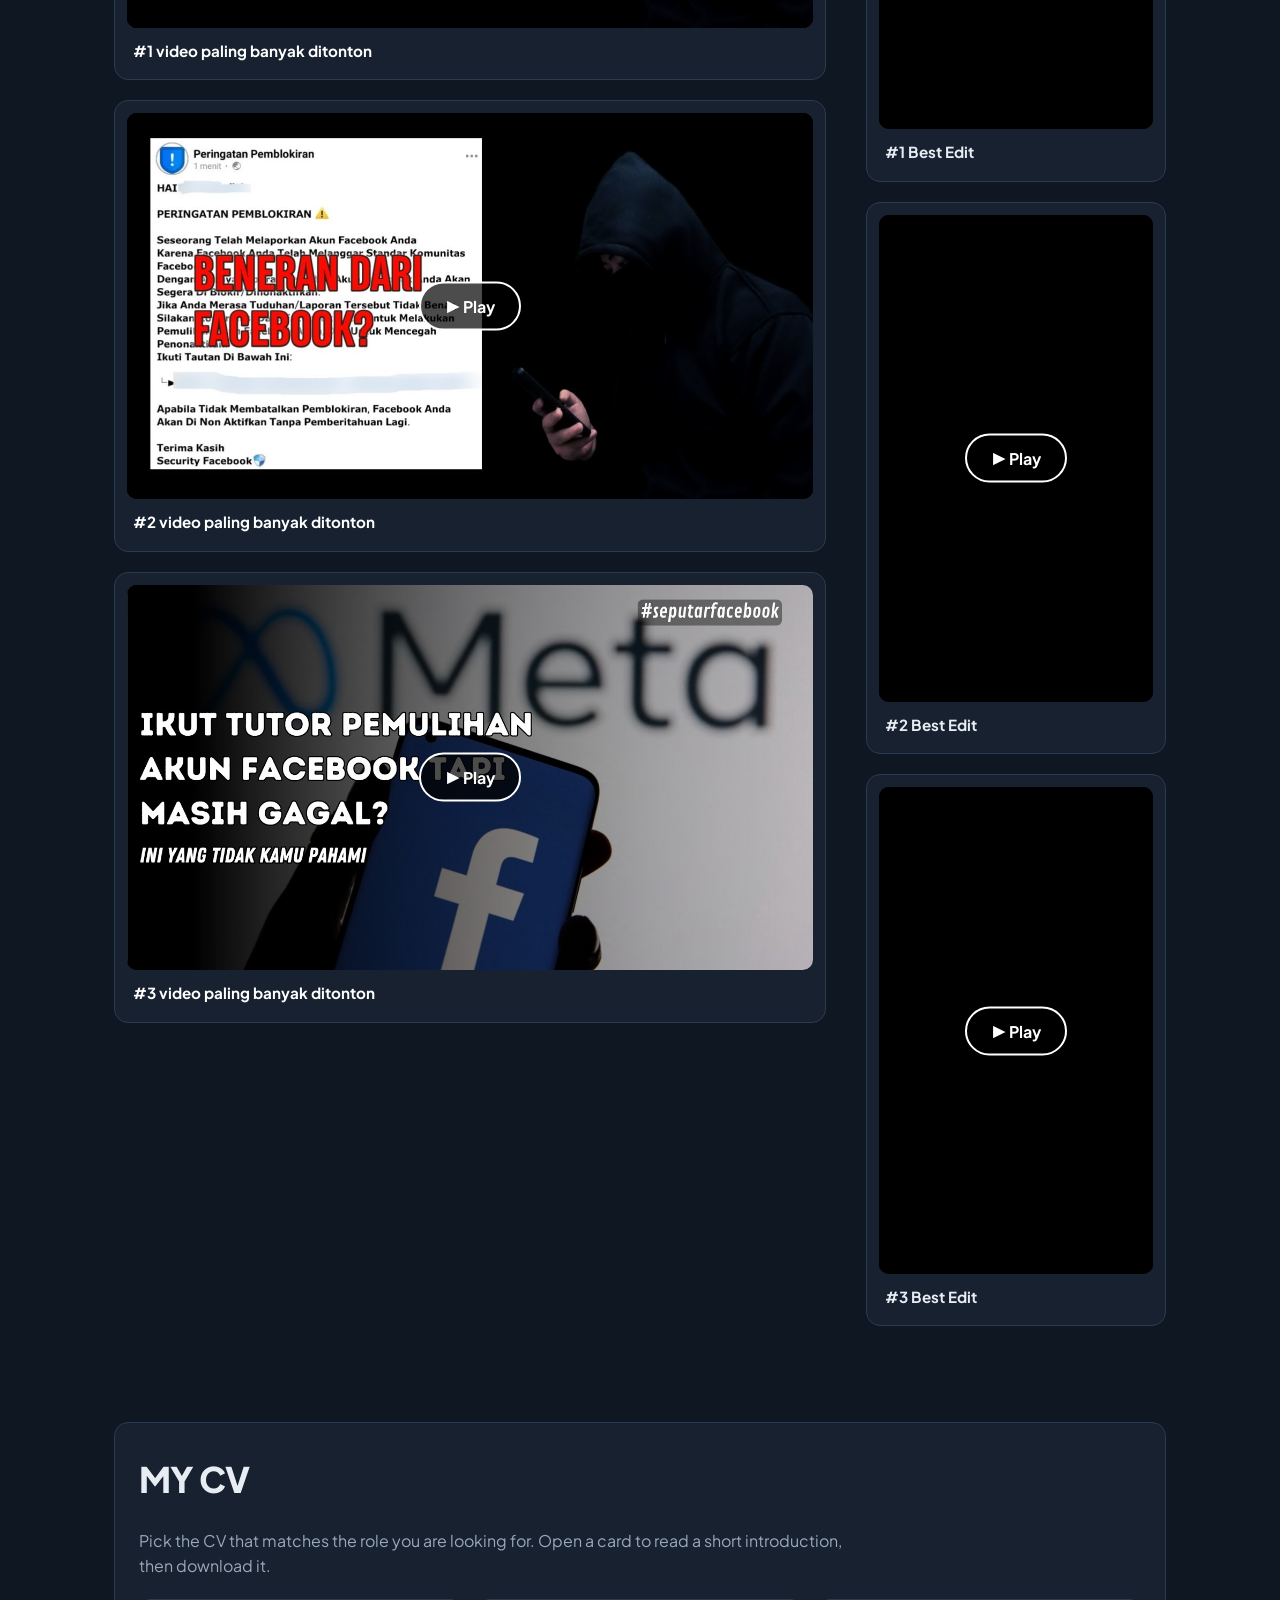
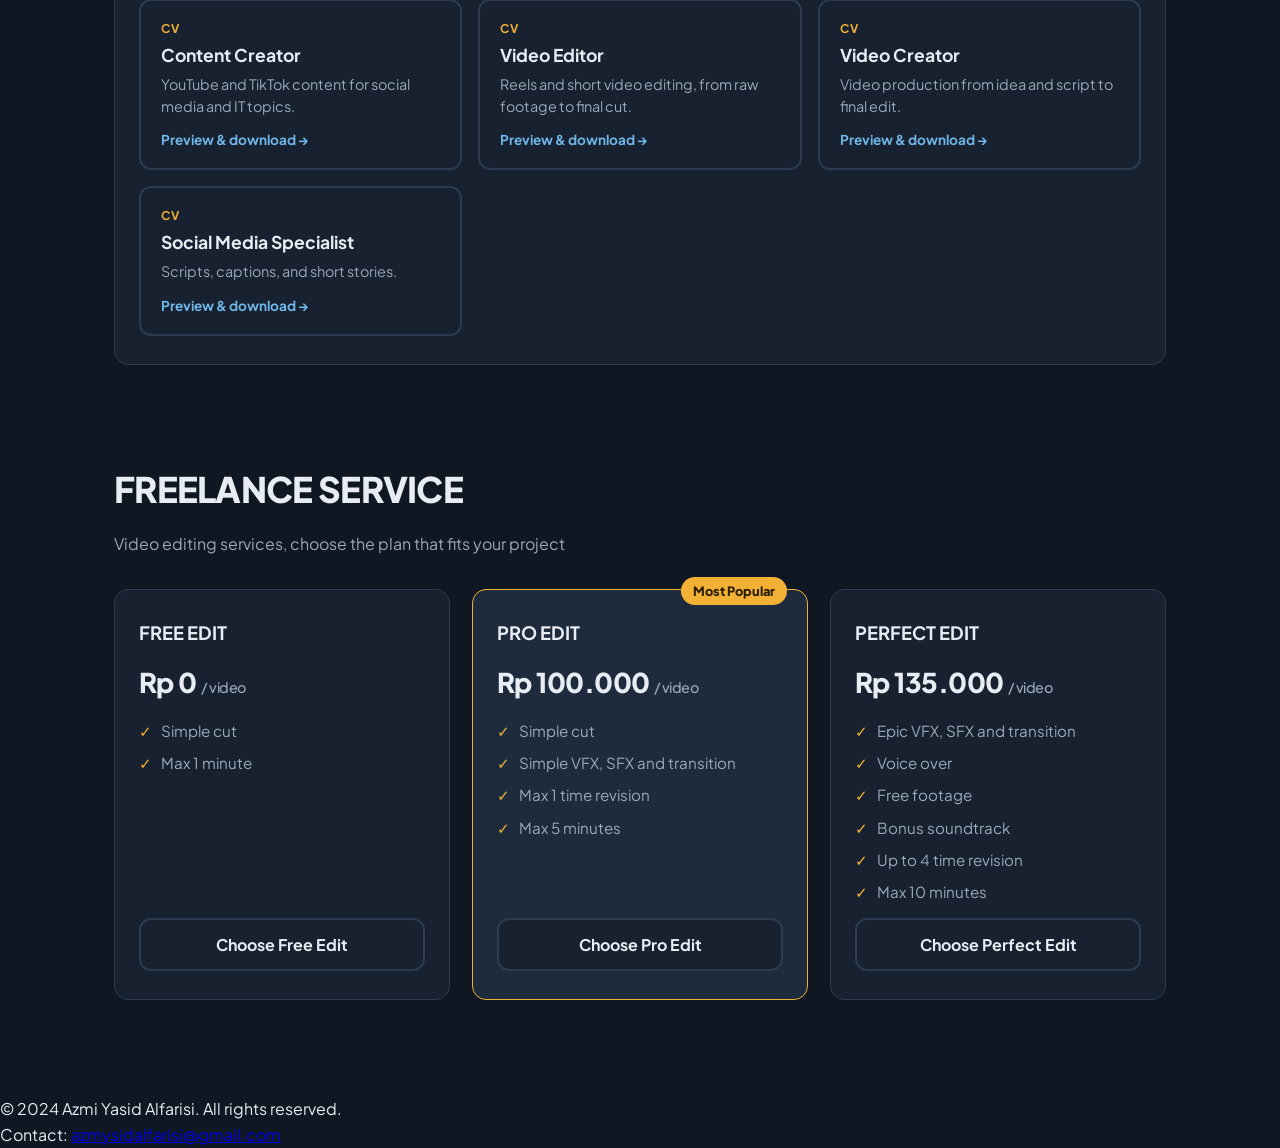
==== commit 4f05da4e: "update changelog version to v4.2.0 and replace Hiring Love link with MyBlog" ====
--- a/index.html
+++ b/index.html
@@ -36,23 +36,38 @@
                     <li><a href="#portofolio" data-target="portofolio">My Portfolio</a></li>
                     <li><a href="#cv" data-target="cv">MyCV</a></li>
                     <li><a href="#service" data-target="service">Service</a></li>
-                    <li><a href="https://hiringlove.azmiyasid.my.id/" target="_blank" rel="noopener noreferrer">Hiring Love</a></li>
+                    <li><a href="https://myopini.azmiyasid.my.id/" target="_blank" rel="noopener noreferrer">MyBlog</a></li>
                     <li><a href="#changelogModal" id="openChangelogBtn" type="button">What's new<span class="unread-dot" id="unreadDot"></span></a></li>
                 </ul>
             </nav>
         </header>
         <main>
-            <div class="modal-overlay" id="changelogModal" data-version="v4.1.0" role="dialog" aria-modal="true" aria-labelledby="changelogTitle">
+            <div class="modal-overlay" id="changelogModal" data-version="v4.2.0" role="dialog" aria-modal="true" aria-labelledby="changelogTitle">
                 <div class="modal-card">
                     <div class="modal-header">
-                        <span class="version-pill">v4.1.0</span>
-                        <p>updated: 18/11/26</p>
+                        <span class="version-pill">v4.2.0</span>
+                        <p>updated: 21/11/26</p>
                         <h2 id="changelogTitle">What's new</h2>
                         <p>Latest updates on my website</p>
                         <button class="close-btn" id="closeModalIcon" type="button" aria-label="Close">&times;</button>
                     </div>
                     <div class="modal-body">
-                        <span class="badge badge-updated">18/11/26</span>
+                        <span class="badge badge-update">21/11/26</span>
+                        <div class="changelog-item">
+                            <span class="badge badge-improve">Improve</span>
+                            <div class="item-content">
+                                <h3>Remove Hiring Love</h3>
+                                <p>Delete Hiring Love button on navbar</p>
+                            </div>
+                        </div>
+                        <div class="changelog-item">
+                            <span class="badge badge-new">New</span>
+                            <div class="item-content">
+                                <h3>Added Blog</h3>
+                                <p>Added my blog to you read</p>
+                            </div>
+                        </div>
+                        <span class="badge badge-old">18/11/26</span>
                         <div class="changelog-item">
                             <span class="badge badge-fix">Fixed</span>
                             <div class="item-content">
@@ -468,5 +483,9 @@
                 </section>
             </div>
         </main>
+        <footer>
+            <p>&copy; 2024 Azmi Yasid Alfarisi. All rights reserved.</p>
+            <p>Contact: <a href="mailto:azmysidalfarisi@gmail.com">azmysidalfarisi@gmail.com</a></p>
+        </footer>
     </body>
 </html>
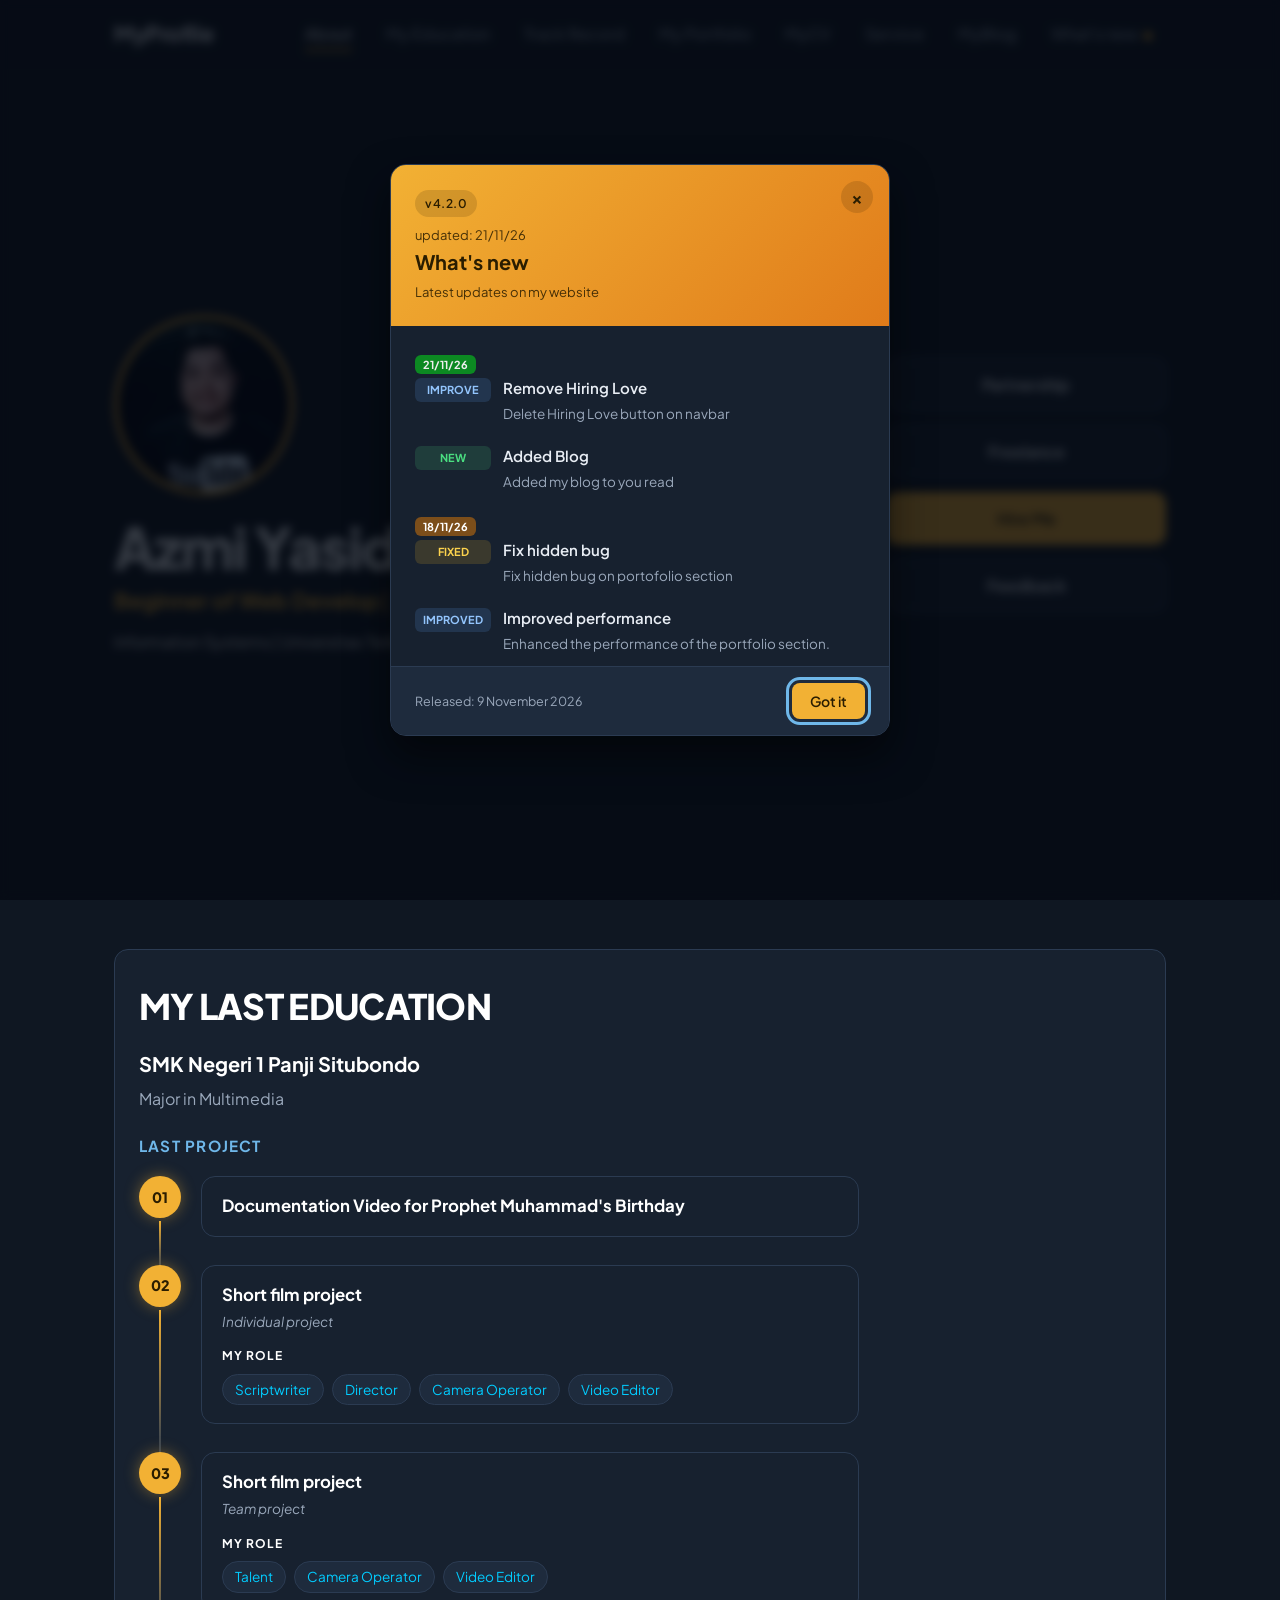
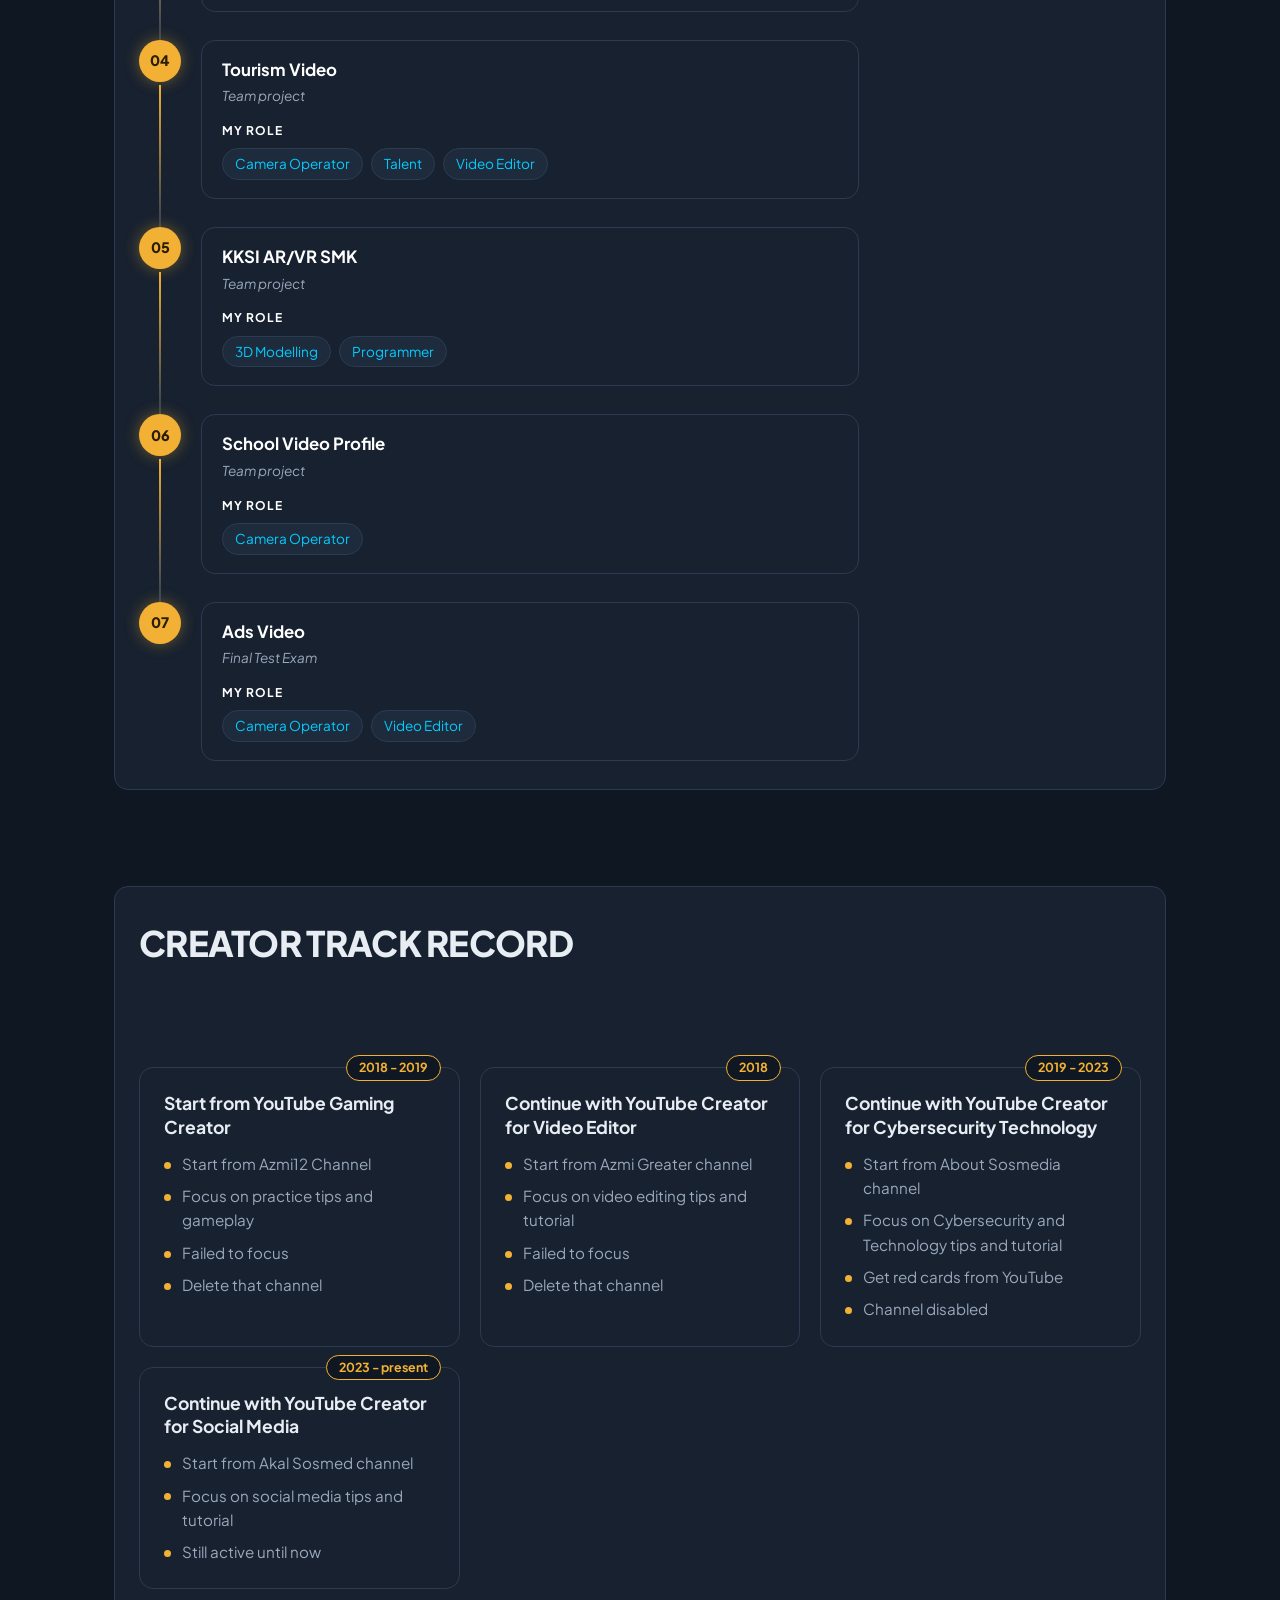
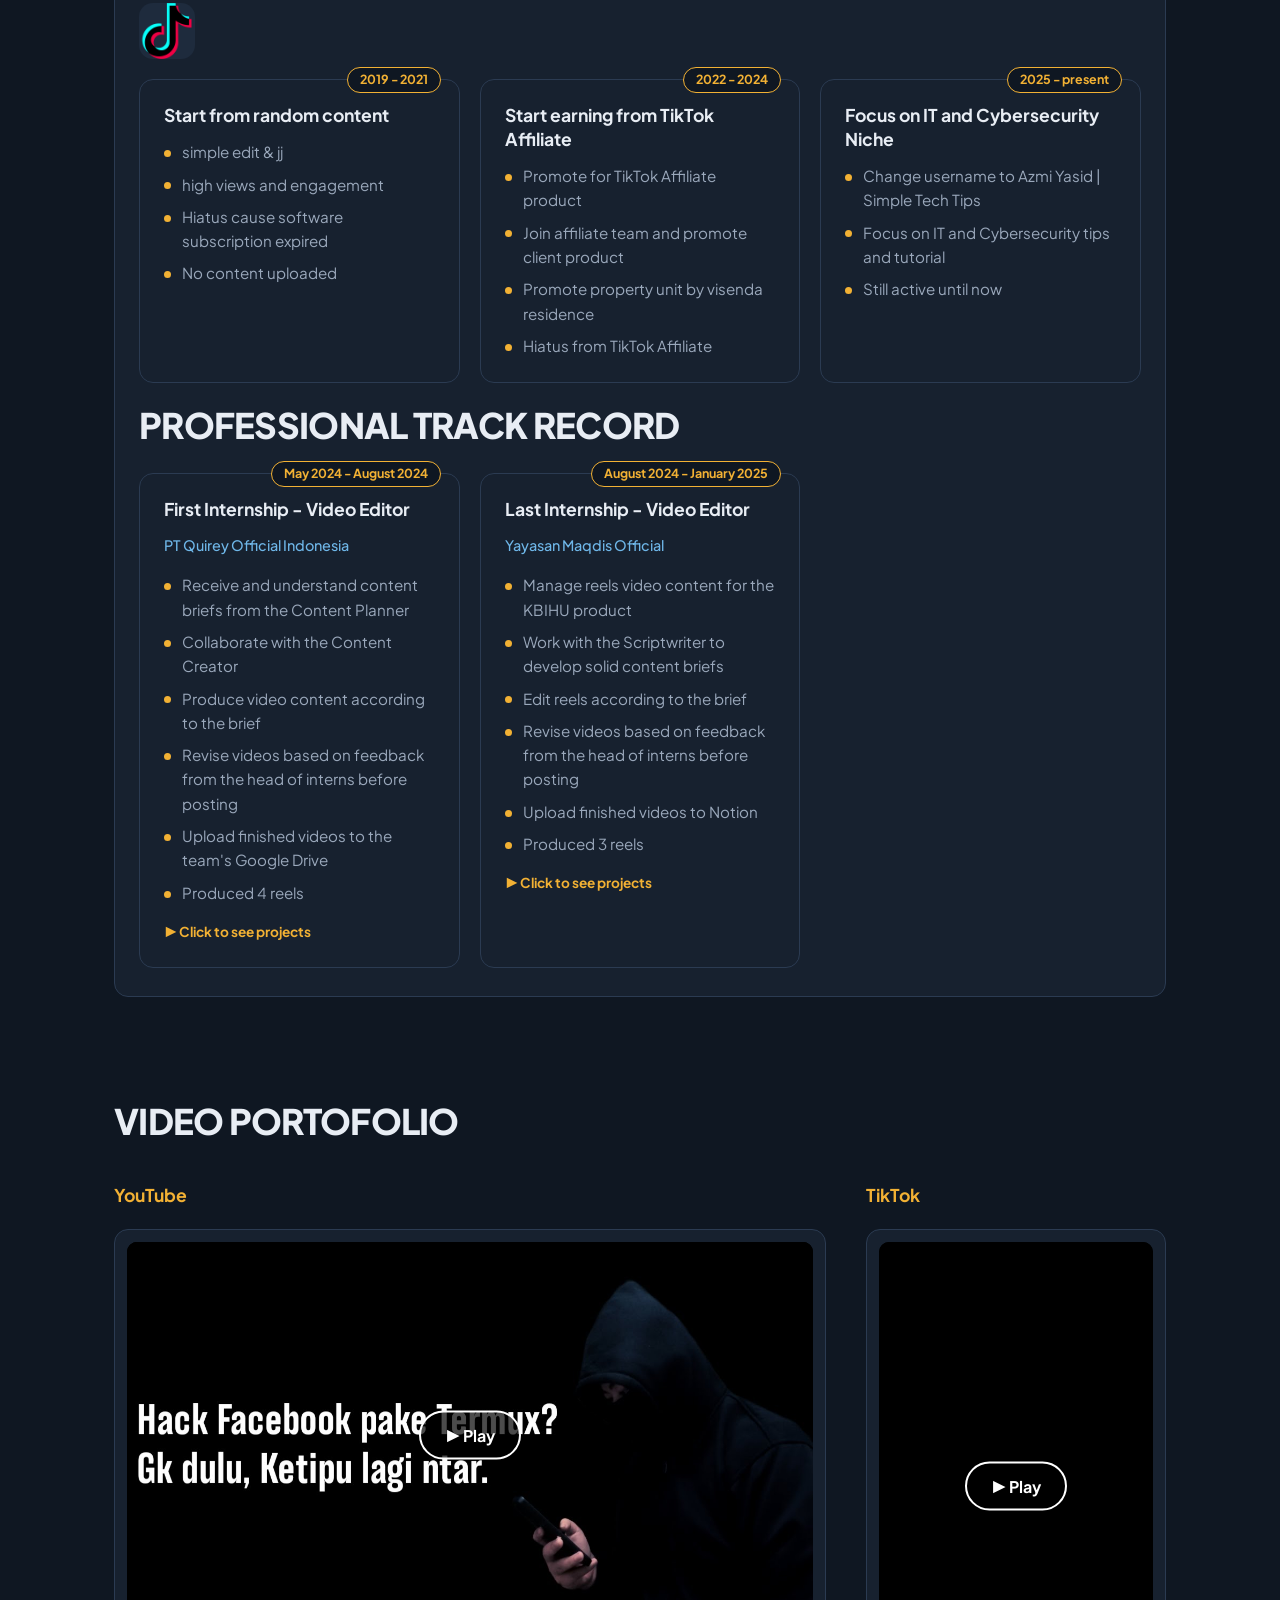
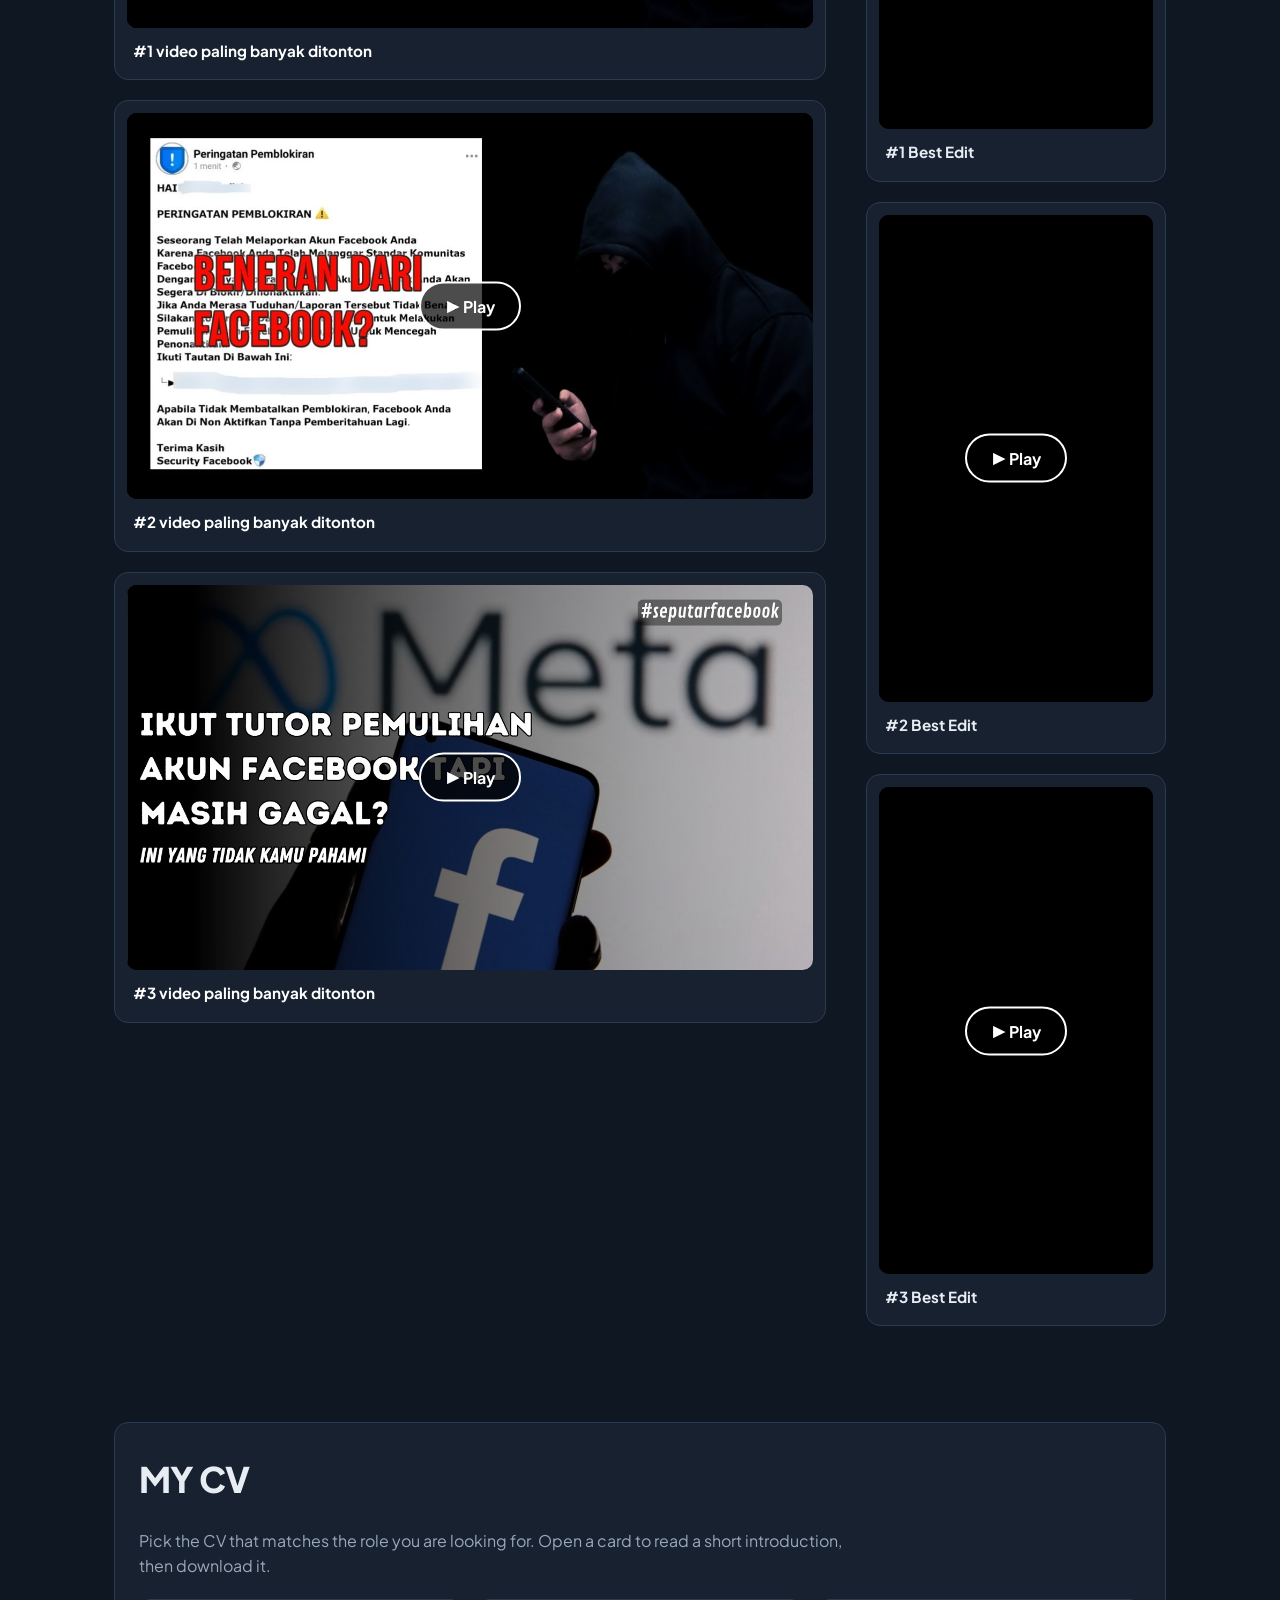
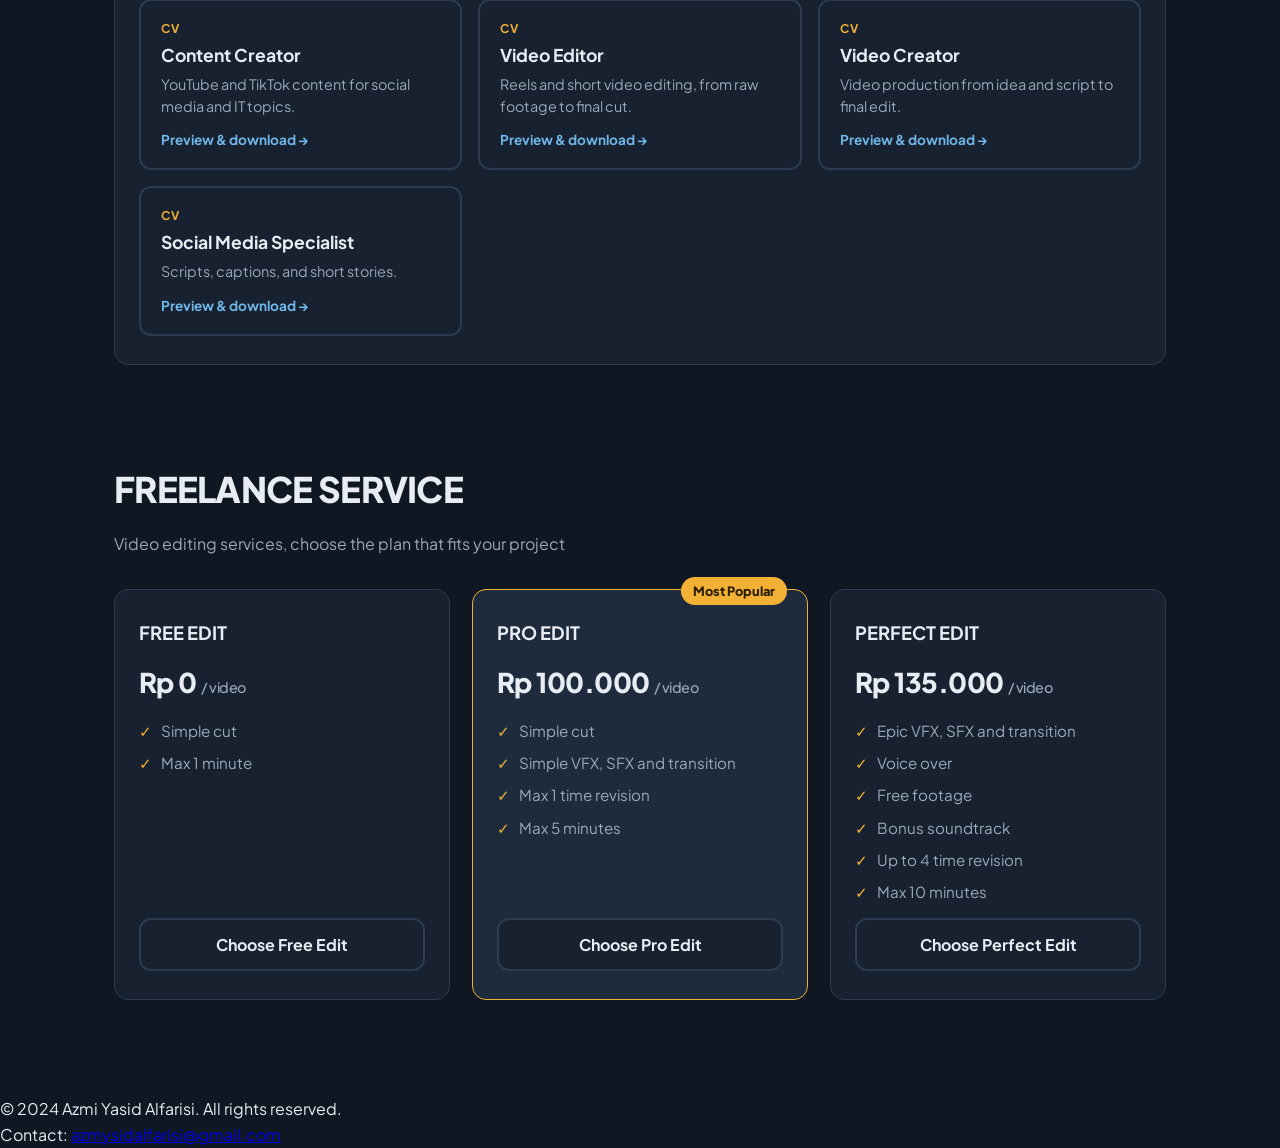
==== commit ea991948: "fix: correct badge class name from badge-update to badge-updated" ====
--- a/index.html
+++ b/index.html
@@ -52,7 +52,7 @@
                         <button class="close-btn" id="closeModalIcon" type="button" aria-label="Close">&times;</button>
                     </div>
                     <div class="modal-body">
-                        <span class="badge badge-update">21/11/26</span>
+                        <span class="badge badge-updated">21/11/26</span>
                         <div class="changelog-item">
                             <span class="badge badge-improve">Improve</span>
                             <div class="item-content">
